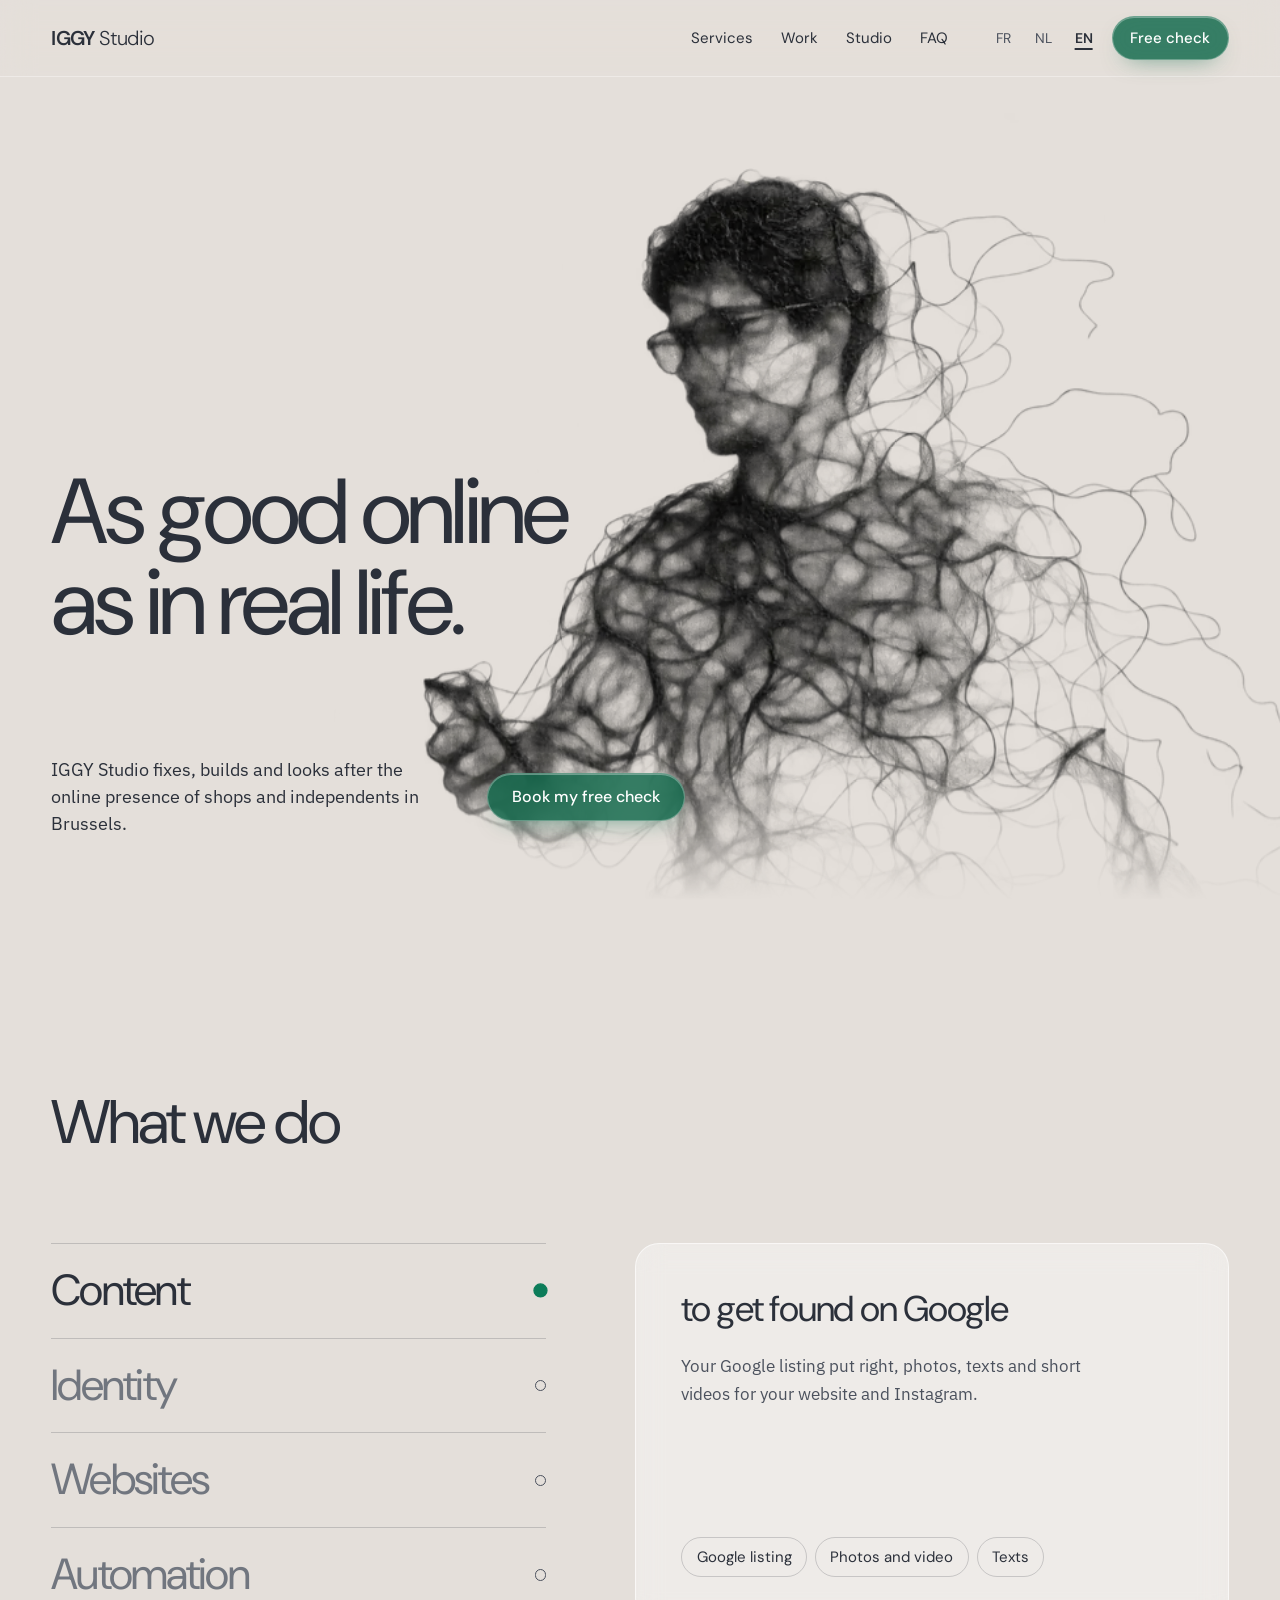
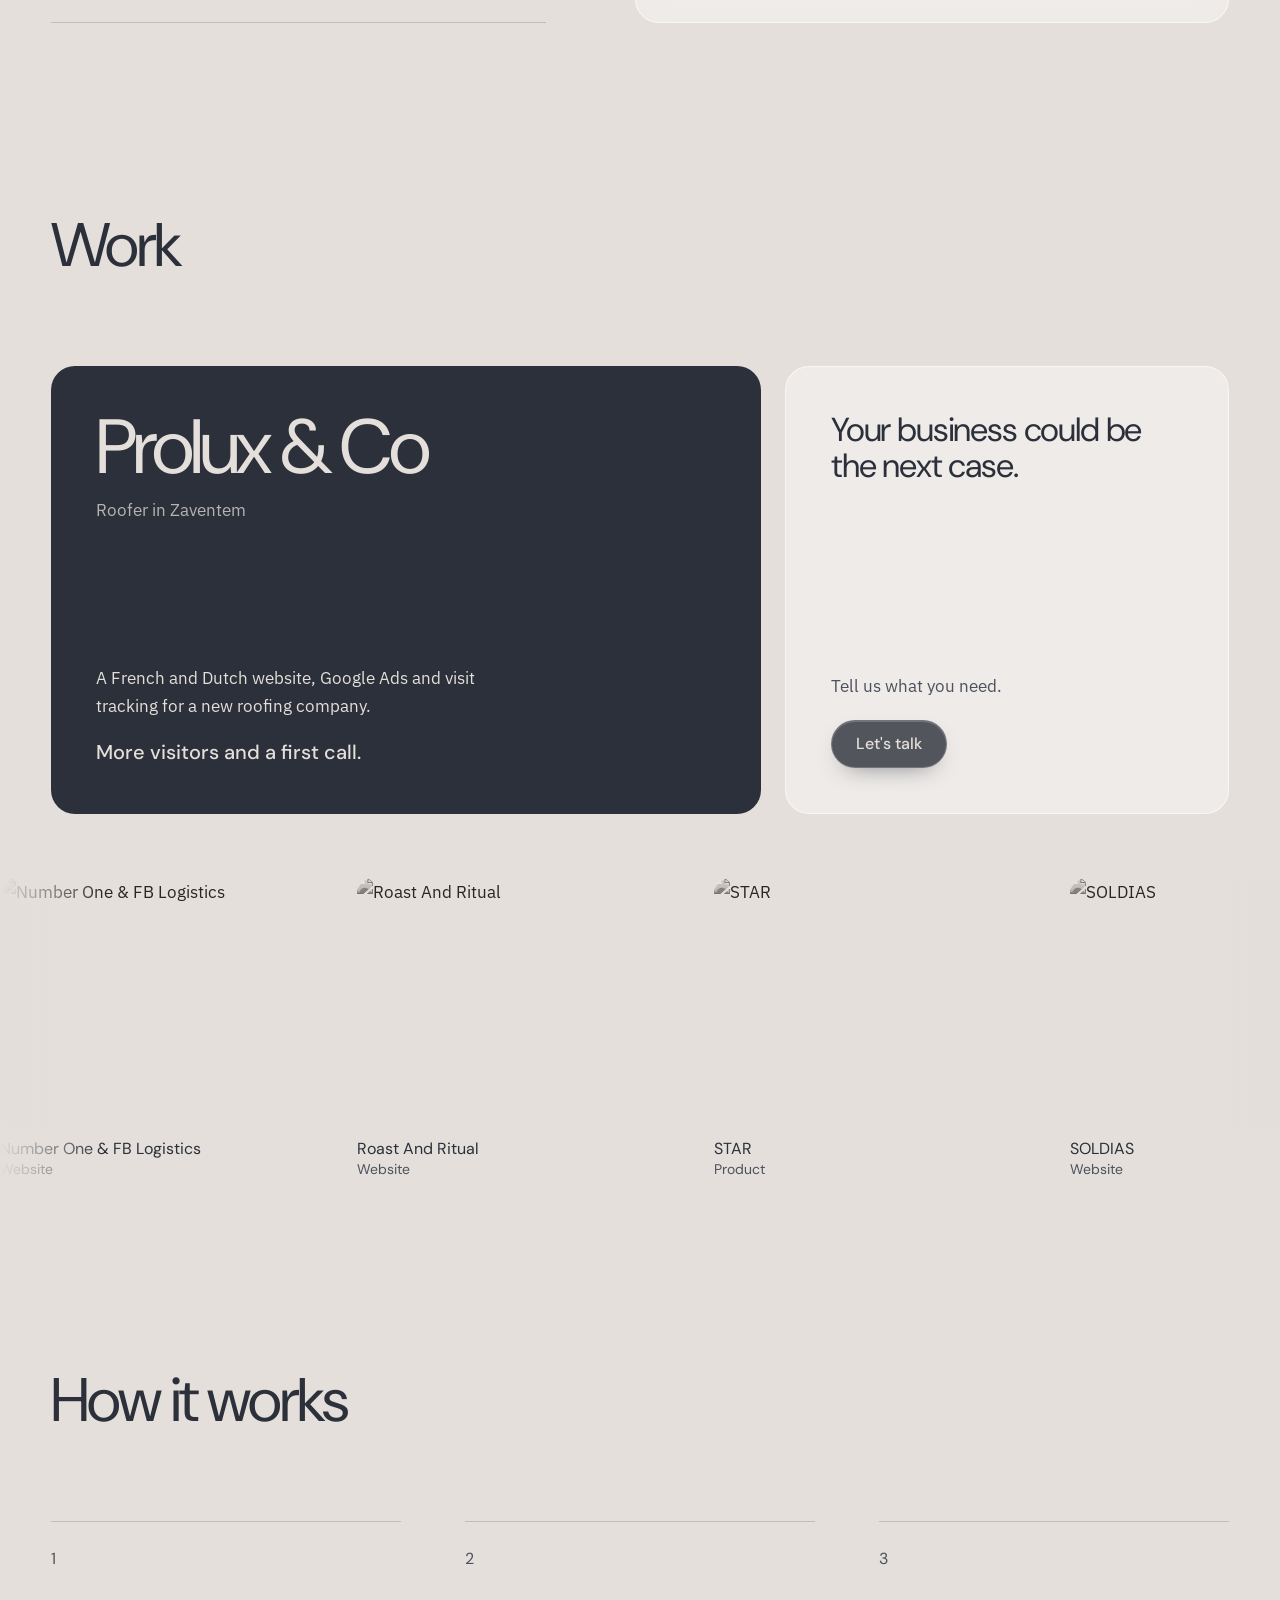
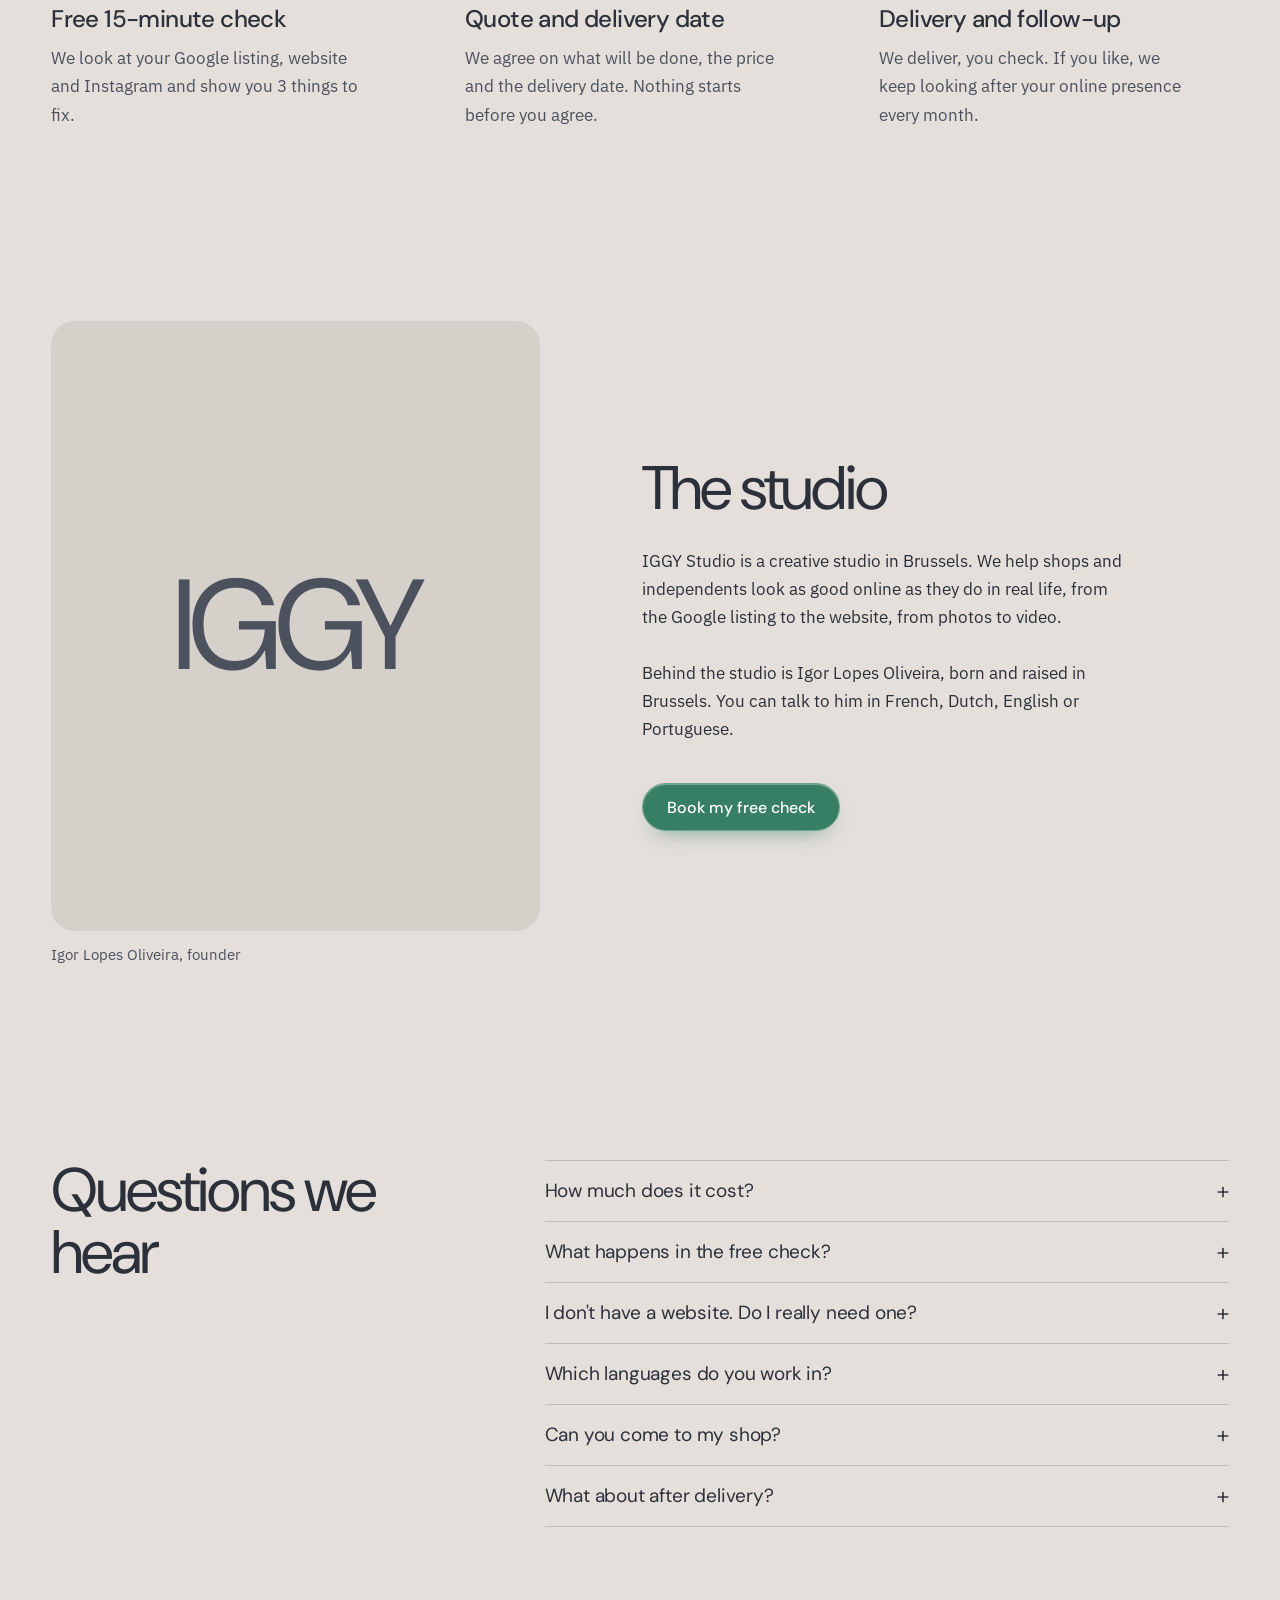
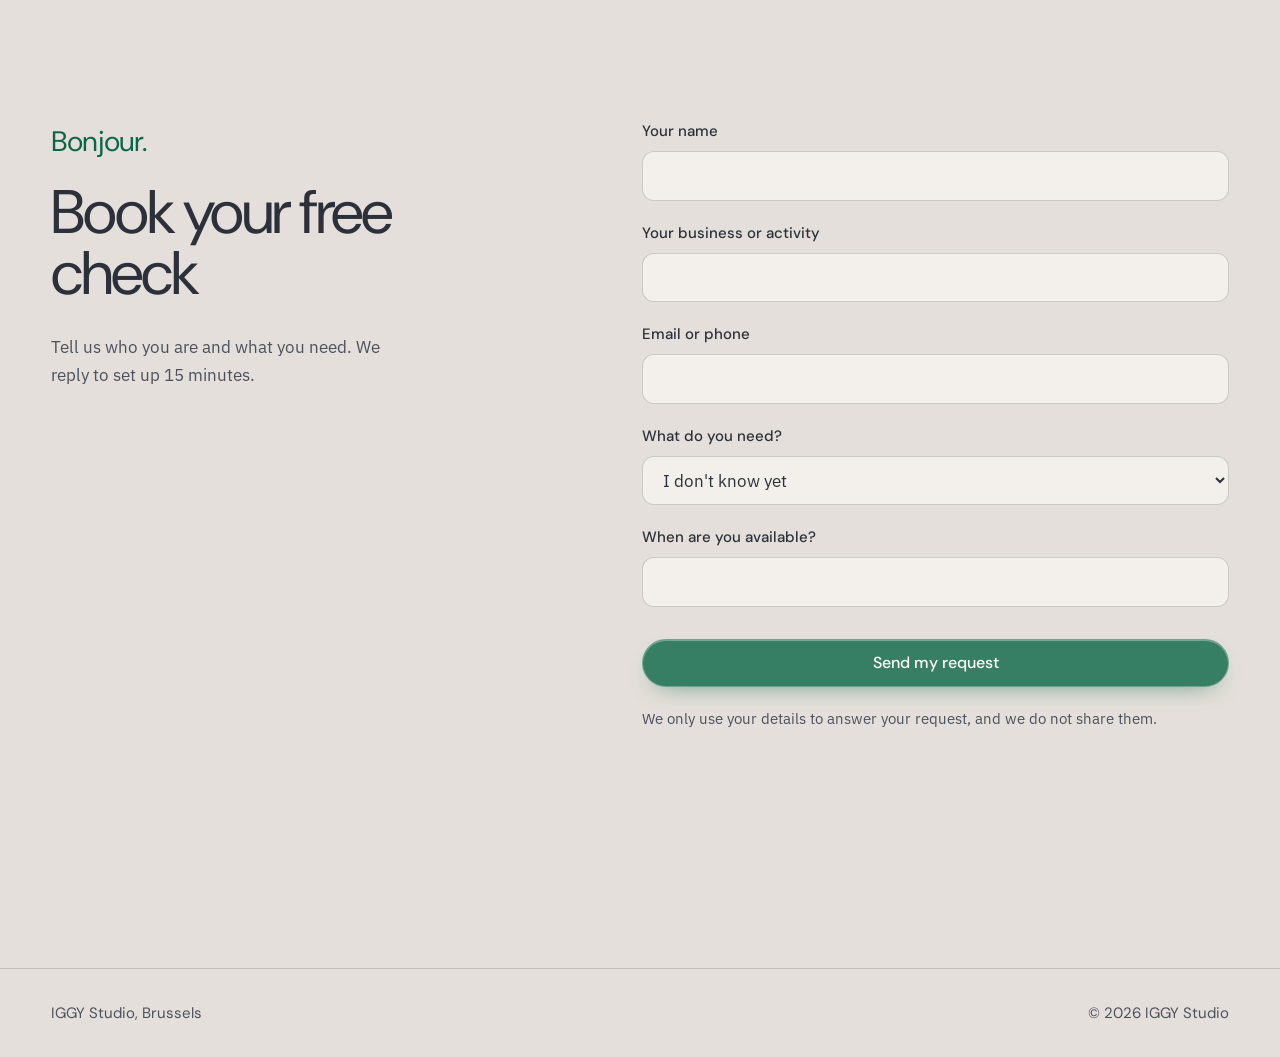
==== index.html @ 4fe8d5a3 "Initial commit: Add main website structure including HTML, CSS, and JavaScript files for IGGY Studio" ====
<!doctype html>
<html lang="fr">
<head>
  <meta charset="utf-8">
  <meta name="viewport" content="width=device-width, initial-scale=1">
  <title>IGGY Studio | Aussi bien en ligne qu'en vrai</title>
  <meta name="description" content="Studio créatif à Bruxelles pour les commerces et les indépendants : fiche Google, identité, site web et automatisation. Réservez un check gratuit de 15 minutes.">
  <meta name="theme-color" content="#E4DFDA">
  <link rel="icon" href="assets/favicon.svg" type="image/svg+xml">
  <link rel="preload" href="assets/fonts/dm-sans-latin-opsz-normal.woff2" as="font" type="font/woff2" crossorigin>
  <link rel="preload" href="assets/fonts/ibm-plex-sans-latin-wght-normal.woff2" as="font" type="font/woff2" crossorigin>
  <link rel="stylesheet" href="css/styles.css">
</head>
<body>
  <a class="skip" href="#main" data-i18n="skip">Aller au contenu</a>

  <header class="nav" id="nav">
    <a class="nav__logo" href="#top" aria-label="IGGY Studio">IGGY<span> Studio</span></a>

    <nav class="nav__links" id="nav-links" aria-label="Navigation">
      <a href="#services" data-i18n="nav.services">Services</a>
      <a href="#work" data-i18n="nav.work">Réalisations</a>
      <a href="#studio" data-i18n="nav.studio">Studio</a>
      <a href="#faq" data-i18n="nav.faq">Questions</a>
      <a class="btn btn--small nav__cta-mobile" href="#contact" data-i18n="nav.cta">Check gratuit</a>
    </nav>

    <div class="nav__tools">
      <div class="lang" role="group" aria-label="Langue" data-i18n-aria="lang.label">
        <button type="button" data-lang="fr" aria-pressed="true">FR</button>
        <button type="button" data-lang="nl" aria-pressed="false">NL</button>
        <button type="button" data-lang="en" aria-pressed="false">EN</button>
      </div>
      <a class="btn btn--small nav__cta" href="#contact" data-i18n="nav.cta">Check gratuit</a>
      <button class="nav__menu" type="button" aria-expanded="false" aria-controls="nav-links" data-i18n="nav.menu">Menu</button>
    </div>
  </header>

  <main id="main">
    <section class="hero" id="top">
      <figure class="hero__art">
        <img
          src="assets/hero.webp"
          srcset="assets/hero-900.webp 900w, assets/hero.webp 1536w"
          sizes="(max-width: 899px) 140vw, 66vw"
          width="1536" height="1024"
          alt="Silhouette d'une personne dessinée avec des fils entrelacés"
          data-i18n-alt="hero.alt"
          fetchpriority="high">
      </figure>

      <h1 class="hero__title" data-i18n-html="hero.title"><span class="line">Aussi bien en ligne</span> <span class="line">qu'en vrai.</span></h1>

      <div class="hero__foot">
        <p class="hero__lead" data-i18n="hero.lead">IGGY Studio répare, construit et soigne la présence en ligne des commerces et des indépendants de Bruxelles.</p>
        <a class="btn" href="#contact" data-i18n="hero.cta">Réserver mon check gratuit</a>
      </div>
    </section>

    <section class="section" id="services" aria-labelledby="services-title">
      <div class="section__inner">
        <h2 class="h2" data-reveal id="services-title" data-i18n="services.title">Ce qu'on fait</h2>
        <div class="svc" id="svc">
          <div class="svc__item is-active">
            <h3 class="svc__head">
              <button class="svc__tab" type="button" id="svc-tab-1" aria-expanded="true" aria-controls="svc-panel-1" data-i18n="s1.what"></button>
            </h3>
            <div class="svc__panel" id="svc-panel-1" role="region" aria-labelledby="svc-tab-1">
              <p class="svc__why" data-i18n="s1.why"></p>
              <p class="svc__text" data-i18n="s1.text"></p>
              <ul class="svc__tags">
                <li data-i18n="s1.tag1"></li>
                <li data-i18n="s1.tag2"></li>
                <li data-i18n="s1.tag3"></li>
              </ul>
            </div>
          </div>
          <div class="svc__item">
            <h3 class="svc__head">
              <button class="svc__tab" type="button" id="svc-tab-2" aria-expanded="false" aria-controls="svc-panel-2" data-i18n="s2.what"></button>
            </h3>
            <div class="svc__panel" id="svc-panel-2" role="region" aria-labelledby="svc-tab-2" hidden>
              <p class="svc__why" data-i18n="s2.why"></p>
              <p class="svc__text" data-i18n="s2.text"></p>
              <ul class="svc__tags">
                <li data-i18n="s2.tag1"></li>
                <li data-i18n="s2.tag2"></li>
                <li data-i18n="s2.tag3"></li>
              </ul>
            </div>
          </div>
          <div class="svc__item">
            <h3 class="svc__head">
              <button class="svc__tab" type="button" id="svc-tab-3" aria-expanded="false" aria-controls="svc-panel-3" data-i18n="s3.what"></button>
            </h3>
            <div class="svc__panel" id="svc-panel-3" role="region" aria-labelledby="svc-tab-3" hidden>
              <p class="svc__why" data-i18n="s3.why"></p>
              <p class="svc__text" data-i18n="s3.text"></p>
              <ul class="svc__tags">
                <li data-i18n="s3.tag1"></li>
                <li data-i18n="s3.tag2"></li>
                <li data-i18n="s3.tag3"></li>
              </ul>
            </div>
          </div>
          <div class="svc__item">
            <h3 class="svc__head">
              <button class="svc__tab" type="button" id="svc-tab-4" aria-expanded="false" aria-controls="svc-panel-4" data-i18n="s4.what"></button>
            </h3>
            <div class="svc__panel" id="svc-panel-4" role="region" aria-labelledby="svc-tab-4" hidden>
              <p class="svc__why" data-i18n="s4.why"></p>
              <p class="svc__text" data-i18n="s4.text"></p>
              <ul class="svc__tags">
                <li data-i18n="s4.tag1"></li>
                <li data-i18n="s4.tag2"></li>
                <li data-i18n="s4.tag3"></li>
              </ul>
            </div>
          </div>
        </div>
      </div>
    </section>

    <section class="section section--work" id="work" aria-labelledby="work-title">
      <div class="section__inner">
        <h2 class="h2" data-reveal id="work-title" data-i18n="work.title">Réalisations</h2>
        <div class="work">
          <article class="case">
            <div>
              <h3 class="case__name">Prolux &amp; Co</h3>
              <p class="case__where" data-i18n="work.case.where">Couvreur à Zaventem</p>
            </div>
            <div>
              <p class="case__text" data-i18n="work.case.text">Site en français et néerlandais, Google Ads et suivi des visites pour une nouvelle société de toiture.</p>
              <p class="case__result" data-i18n="work.case.result">Plus de visiteurs et un premier appel.</p>
            </div>
          </article>
          <aside class="next">
            <h3 class="next__title" data-i18n="work.next.title">Votre commerce pourrait être le prochain cas.</h3>
            <div>
              <p class="next__text" data-i18n="work.next.text">Racontez-nous ce dont vous avez besoin.</p>
              <a class="btn btn--ink" href="#contact" data-i18n="work.next.cta">Parlons-en</a>
            </div>
          </aside>
        </div>
      </div>
      <div class="strip" id="work-strip" hidden>
        <div class="strip__track"></div>
      </div>
    </section>

    <section class="section" id="process" aria-labelledby="process-title">
      <div class="section__inner">
        <h2 class="h2" data-reveal id="process-title" data-i18n="process.title">Comment ça se passe</h2>
        <ol class="steps">
          <li class="step">
            <h3 class="step__title" data-i18n="p1.title">Check gratuit de 15 minutes</h3>
            <p class="step__text" data-i18n="p1.text">On regarde votre fiche Google, votre site et votre Instagram, et on vous montre 3 choses à corriger.</p>
          </li>
          <li class="step">
            <h3 class="step__title" data-i18n="p2.title">Devis et date de livraison</h3>
            <p class="step__text" data-i18n="p2.text">On se met d'accord sur ce qui sera fait, le prix et la date de livraison. Rien ne démarre avant votre accord.</p>
          </li>
          <li class="step">
            <h3 class="step__title" data-i18n="p3.title">Livraison et suivi</h3>
            <p class="step__text" data-i18n="p3.text">On livre, vous vérifiez. Si vous le souhaitez, on continue à s'occuper de votre présence en ligne chaque mois.</p>
          </li>
        </ol>
      </div>
    </section>

    <section class="section" id="studio" aria-labelledby="studio-title">
      <div class="section__inner studio">
        <figure class="studio__photo">
          <div class="studio__media">
            <div class="studio__ph" aria-hidden="true">IGGY</div>
            <!-- Add your photo as assets/igor.jpg (4:5, about 1200 x 1500). If the file is missing, the IGGY block stays. -->
            <img src="assets/igor.jpg" alt="Igor Lopes Oliveira" width="1200" height="1500" loading="lazy" onerror="this.remove()">
          </div>
          <figcaption data-i18n="studio.caption">Igor Lopes Oliveira, fondateur</figcaption>
        </figure>
        <div class="studio__body">
          <h2 class="h2" data-reveal id="studio-title" data-i18n="studio.title">Le studio</h2>
          <p data-i18n="studio.text1">IGGY Studio est un studio créatif à Bruxelles. On aide les commerces et les indépendants à être aussi bien en ligne qu'en vrai, du profil Google au site, des photos à la vidéo.</p>
          <p data-i18n="studio.text2">Derrière le studio, il y a Igor Lopes Oliveira, né et élevé à Bruxelles. Vous pouvez lui parler en français, en néerlandais, en anglais ou en portugais.</p>
          <a class="btn" href="#contact" data-i18n="hero.cta">Réserver mon check gratuit</a>
        </div>
      </div>
    </section>

    <section class="section section--faq" id="faq" aria-labelledby="faq-title">
      <div class="section__inner faq">
        <h2 class="h2" data-reveal id="faq-title" data-i18n="faq.title">Questions fréquentes</h2>
        <div class="faq__list">
          <details>
            <summary data-i18n="q1">Combien ça coûte ?</summary>
            <p data-i18n="a1">Ça dépend de ce dont vous avez besoin. Après le check gratuit, vous recevez un devis écrit, et rien ne démarre avant votre accord.</p>
          </details>
          <details>
            <summary data-i18n="q2">Que se passe-t-il pendant le check gratuit ?</summary>
            <p data-i18n="a2">Un échange de 15 minutes. On regarde votre fiche Google, votre site et votre Instagram, et on vous dit ce qu'il vaut mieux améliorer en premier.</p>
          </details>
          <details>
            <summary data-i18n="q3">Je n'ai pas de site. En ai-je vraiment besoin ?</summary>
            <p data-i18n="a3">Pas toujours. Parfois, une fiche Google corrigée suffit pour commencer. On vous le dit franchement.</p>
          </details>
          <details>
            <summary data-i18n="q4">Dans quelles langues travaillez-vous ?</summary>
            <p data-i18n="a4">En français, en néerlandais, en anglais et en portugais.</p>
          </details>
          <details>
            <summary data-i18n="q5">Pouvez-vous venir dans mon commerce ?</summary>
            <p data-i18n="a5">Oui, à Bruxelles. On se déplace chez vous si c'est plus simple.</p>
          </details>
          <details>
            <summary data-i18n="q6">Et après la livraison ?</summary>
            <p data-i18n="a6">Vous gardez vos fichiers et vos accès. Si vous préférez ne pas vous en occuper, on propose un suivi mensuel.</p>
          </details>
        </div>
      </div>
    </section>

    <section class="section section--contact" id="contact" aria-labelledby="contact-title">
      <div class="section__inner contact">
        <div class="contact__intro">
          <p class="hello" aria-hidden="true"><span class="hello__word">Bonjour.</span></p>
          <h2 class="h2" data-reveal id="contact-title" data-i18n="contact.title">Réservez votre check gratuit</h2>
          <p data-i18n="contact.text">Dites-nous qui vous êtes et ce dont vous avez besoin. On vous répond pour fixer 15 minutes.</p>
        </div>

        <!-- Set data-endpoint to the address that receives the form (for example a Formspree or Supabase function URL). -->
        <form class="form" id="contact-form" data-endpoint="" method="post">
          <div class="field">
            <label for="f-name" data-i18n="f.name">Votre nom</label>
            <input id="f-name" name="name" type="text" autocomplete="name" required>
          </div>
          <div class="field">
            <label for="f-business" data-i18n="f.business">Votre commerce ou activité</label>
            <input id="f-business" name="business" type="text" autocomplete="organization" required>
          </div>
          <div class="field">
            <label for="f-contact" data-i18n="f.contact">Email ou téléphone</label>
            <input id="f-contact" name="contact" type="text" autocomplete="email" inputmode="email" required>
          </div>
          <div class="field">
            <label for="f-need" data-i18n="f.need">De quoi avez-vous besoin ?</label>
            <select id="f-need" name="need">
              <option value="unknown" data-i18n="f.need.unknown">Je ne sais pas encore</option>
              <option value="content" data-i18n="f.need.content">Contenu (Google, photos, vidéo)</option>
              <option value="identity" data-i18n="f.need.identity">Identité</option>
              <option value="website" data-i18n="f.need.website">Site web</option>
              <option value="automation" data-i18n="f.need.automation">Automatisation</option>
            </select>
          </div>
          <div class="field">
            <label for="f-day" data-i18n="f.day">Quand êtes-vous disponible ?</label>
            <input id="f-day" name="availability" type="text">
          </div>
          <div class="field field--trap" aria-hidden="true">
            <label for="f-site">Site</label>
            <input id="f-site" name="company_site" type="text" tabindex="-1" autocomplete="off">
          </div>
          <button class="btn btn--wide" type="submit" data-i18n="f.submit">Envoyer ma demande</button>
          <p class="form__note" data-i18n="f.privacy">On utilise vos informations uniquement pour répondre à votre demande, et on ne les partage pas.</p>
          <p class="form__status" id="form-status" role="status" aria-live="polite"></p>
        </form>
      </div>
    </section>
  </main>

  <footer class="footer">
    <p data-i18n="footer.where">IGGY Studio, Bruxelles</p>
    <p>&copy; 2026 IGGY Studio</p>
  </footer>

  <script src="js/vendor/lenis.min.js"></script>
  <script src="js/i18n.js"></script>
  <script src="js/work.js"></script>
  <script src="js/main.js"></script>
</body>
</html>
---- css/styles.css ----
/* IGGY Studio. Palette: Dust Grey, Jet Black, Turf Green.
   Style: a quiet grey canvas, regular-weight type, lots of space.
   Type: DM Sans for titles and interface, IBM Plex Sans for reading.
   Contrast: Jet Black on Dust Grey about 10:1. White on the green glass button
   (deep green at 80% over Dust Grey) about 4.85:1. Green is never used for small text. */

@font-face {
  font-family: "DM Sans";
  src: url("../assets/fonts/dm-sans-latin-opsz-normal.woff2") format("woff2");
  font-weight: 100 1000;
  font-display: swap;
}

@font-face {
  font-family: "IBM Plex Sans";
  src: url("../assets/fonts/ibm-plex-sans-latin-wght-normal.woff2") format("woff2");
  font-weight: 100 700;
  font-display: swap;
}

:root {
  --grey: #E4DFDA;
  --ink: #2B303A;
  --green: #0C7C59;
  --green-deep: #0A6648;
  --ink-soft: #4B515D;
  --on-ink-soft: #B6B3B2;
  --line: rgba(43, 48, 58, 0.2);
  --white: #FFFFFF;
  --field: #F3F0EC;
  --focus: #0C7C59;

  --glass-green: rgba(10, 102, 72, 0.8);
  --glass-green-hover: rgba(9, 94, 66, 0.9);
  --glass-ink: rgba(43, 48, 58, 0.8);
  --glass-light: rgba(255, 255, 255, 0.38);
  --glass-edge: rgba(255, 255, 255, 0.6);

  --display: "DM Sans", "Helvetica Neue", Arial, sans-serif;
  --text: "IBM Plex Sans", "Helvetica Neue", Arial, sans-serif;

  --pad: clamp(1.25rem, 4vw, 4rem);
  --max: 76rem;
  /* Left and right edge of the content column, shared by every block. */
  --edge: max(var(--pad), calc((100vw - var(--max)) / 2));
  --space: clamp(7rem, 15vw, 13rem);
  --ease: cubic-bezier(0.2, 0.7, 0.2, 1);
}

*,
*::before,
*::after { box-sizing: border-box; }

html {
  scroll-behavior: smooth;
  -webkit-text-size-adjust: 100%;
}

/* Smooth scroll (Lenis, js/vendor/lenis.min.js) */
html.lenis,
html.lenis body { height: auto; }
.lenis.lenis-smooth { scroll-behavior: auto !important; }
.lenis:not(.lenis-autoToggle).lenis-stopped { overflow: clip; }
.lenis.lenis-smooth iframe { pointer-events: none; }

body {
  margin: 0;
  background: var(--grey);
  color: var(--ink);
  font-family: var(--text);
  font-size: 1.0625rem;
  line-height: 1.65;
  -webkit-font-smoothing: antialiased;
  overflow-x: hidden;
}

img { max-width: 100%; }

:focus-visible {
  outline: 3px solid var(--focus);
  outline-offset: 3px;
}

.skip {
  position: absolute;
  left: 1rem;
  top: -4rem;
  z-index: 100;
  padding: 0.75rem 1rem;
  background: var(--ink);
  color: var(--grey);
  font-family: var(--display);
  border-radius: 0.5rem;
}
.skip:focus { top: 1rem; }

/* ---------- Buttons: tinted glass ---------- */

.btn {
  display: inline-flex;
  align-items: center;
  justify-content: center;
  min-height: 3rem;
  padding: 0.8rem 1.5rem;
  border: 1px solid rgba(255, 255, 255, 0.28);
  border-radius: 999px;
  background: var(--glass-green);
  -webkit-backdrop-filter: blur(14px) saturate(160%);
  backdrop-filter: blur(14px) saturate(160%);
  box-shadow:
    inset 0 1px 0 rgba(255, 255, 255, 0.32),
    0 10px 24px -14px rgba(10, 102, 72, 0.7);
  color: var(--white);
  font-family: var(--display);
  font-size: 1rem;
  font-weight: 500;
  line-height: 1.2;
  text-decoration: none;
  cursor: pointer;
  transition: background-color 200ms ease, box-shadow 200ms ease;
}
.btn:hover {
  background: var(--glass-green-hover);
  box-shadow:
    inset 0 1px 0 rgba(255, 255, 255, 0.4),
    0 14px 28px -14px rgba(10, 102, 72, 0.8);
}

.btn--small {
  min-height: 2.75rem;
  padding: 0.5rem 1.1rem;
  font-size: 0.9375rem;
}

.btn--ink {
  background: var(--glass-ink);
  border-color: rgba(255, 255, 255, 0.18);
  box-shadow: inset 0 1px 0 rgba(255, 255, 255, 0.18), 0 10px 24px -14px rgba(43, 48, 58, 0.7);
  color: var(--grey);
}
.btn--ink:hover { background: rgba(28, 32, 40, 0.88); }

.btn--wide { width: 100%; }

/* ---------- Navigation ---------- */

.nav {
  position: fixed;
  top: 0;
  left: 0;
  right: 0;
  z-index: 50;
  display: flex;
  align-items: center;
  justify-content: space-between;
  gap: 1.5rem;
  padding: 1rem var(--edge);
  background: rgba(228, 223, 218, 0.62);
  -webkit-backdrop-filter: blur(16px) saturate(140%);
  backdrop-filter: blur(16px) saturate(140%);
  border-bottom: 1px solid rgba(255, 255, 255, 0.35);
}

.nav__logo {
  font-family: var(--display);
  font-size: 1.25rem;
  font-weight: 600;
  letter-spacing: -0.03em;
  color: var(--ink);
  text-decoration: none;
  white-space: nowrap;
}
.nav__logo span { font-weight: 300; }

.nav__links {
  display: flex;
  align-items: center;
  gap: 0.25rem;
  margin-left: auto;
}

.nav__links a:not(.btn) {
  display: inline-flex;
  align-items: center;
  min-height: 2.75rem;
  padding: 0.4rem 0.75rem;
  color: var(--ink);
  font-family: var(--display);
  font-size: 0.9375rem;
  text-decoration: none;
  text-underline-offset: 0.35em;
}
.nav__links a:not(.btn):hover { text-decoration: underline; }

.nav__tools {
  display: flex;
  align-items: center;
  gap: 0.5rem;
}

.lang { display: flex; }

.lang button {
  min-width: 2.5rem;
  min-height: 2.75rem;
  padding: 0 0.35rem;
  border: 0;
  background: transparent;
  color: var(--ink-soft);
  font-family: var(--display);
  font-size: 0.875rem;
  cursor: pointer;
}
.lang button:hover { color: var(--ink); }
.lang button[aria-pressed="true"] {
  color: var(--ink);
  font-weight: 600;
  text-decoration: underline;
  text-decoration-thickness: 1.5px;
  text-underline-offset: 0.35em;
}

.nav__menu {
  display: none;
  min-height: 2.75rem;
  padding: 0 1rem;
  border: 1px solid var(--glass-edge);
  border-radius: 999px;
  background: var(--glass-light);
  -webkit-backdrop-filter: blur(12px);
  backdrop-filter: blur(12px);
  color: var(--ink);
  font-family: var(--display);
  font-size: 0.9375rem;
  font-weight: 500;
  cursor: pointer;
}

.nav__cta-mobile { display: none; }

@media (max-width: 899px) {
  .nav__menu { display: inline-flex; align-items: center; }

  .nav__links {
    position: absolute;
    top: 100%;
    left: 0;
    right: 0;
    display: none;
    flex-direction: column;
    align-items: stretch;
    gap: 0;
    margin: 0;
    padding: 0.5rem var(--edge) 1.5rem;
    background: rgba(228, 223, 218, 0.94);
    -webkit-backdrop-filter: blur(16px);
    backdrop-filter: blur(16px);
    border-bottom: 1px solid var(--line);
  }
  .nav.is-open .nav__links { display: flex; }
  .nav__links a:not(.btn) {
    padding: 0.75rem 0;
    font-size: 1.25rem;
  }
}

@media (max-width: 599px) {
  .nav { gap: 0.5rem; }
  .nav__cta { display: none; }
  .nav__cta-mobile { display: inline-flex; margin-top: 0.75rem; }
}

/* ---------- Hero: headline on the grey, the thread portrait to its right ---------- */

.hero {
  position: relative;
  display: flex;
  flex-direction: column;
  justify-content: flex-end;
  min-height: 100vh;
  min-height: 100svh;
  padding: 6rem var(--edge) clamp(2.5rem, 7vh, 4.5rem);
  overflow: hidden;
}

/* Anchored to the right edge, so on any screen the figure stays clear of the headline. */
.hero__art {
  position: absolute;
  right: var(--art-right, calc(-10vw + (var(--edge) - var(--pad)) * 0.5));
  bottom: 0;
  width: var(--art-w, min(150vw, 1180px));
  margin: 0;
  pointer-events: none;
}
.hero__art img {
  display: block;
  width: 100%;
  height: auto;
  -webkit-mask-image: linear-gradient(to bottom, #000 82%, transparent 100%);
  mask-image: linear-gradient(to bottom, #000 82%, transparent 100%);
  animation: art-in 1.8s var(--ease) both;
}

.hero__title {
  position: relative;
  z-index: 2;
  margin: 0 0 clamp(3rem, 12vh, 7.5rem);
  font-family: var(--display);
  font-size: var(--title-size, clamp(3rem, 7.2vw, 7.75rem));
  font-weight: 400;
  line-height: 0.98;
  letter-spacing: -0.04em;
}
.hero__title .line {
  display: block;
  animation: line-in 1.1s var(--ease) both;
}
.hero__title .line:nth-child(2) { animation-delay: 0.15s; }

.hero__foot {
  position: relative;
  z-index: 2;
  display: flex;
  flex-wrap: wrap;
  align-items: center;
  gap: 1.25rem 2.5rem;
}

.hero__lead {
  max-width: 36ch;
  margin: 0;
  font-size: 1.125rem;
  line-height: 1.5;
}

@keyframes art-in {
  from { opacity: 0; filter: blur(12px); }
  to { opacity: 1; filter: blur(0); }
}

@keyframes line-in {
  from { opacity: 0; transform: translateY(0.3em); }
  to { opacity: 1; transform: translateY(0); }
}

@media (max-width: 899px) {
  .hero__art {
    top: 4.5rem;
    right: auto;
    left: 50%;
    bottom: auto;
    width: 145vw;
    transform: translateX(-46%);
  }
  .hero__art img {
    -webkit-mask-image: linear-gradient(to bottom, #000 65%, transparent 100%);
    mask-image: linear-gradient(to bottom, #000 65%, transparent 100%);
  }
  .hero__title {
    margin-bottom: 2rem;
    font-size: clamp(2.75rem, 12.5vw, 4.5rem);
    text-wrap: balance;
  }
  /* On phones the lines flow as one sentence, so no word is left alone. */
  .hero__title .line { display: inline; }
}

/* ---------- Sections ---------- */

.section {
  padding: var(--space) var(--edge) 0;
  /* Where a link to a section lands: its title just under the navigation. */
  scroll-margin-top: calc(5.5rem - var(--space));
}

.section__inner {
  max-width: var(--max);
  margin-inline: auto;
}

.h2 {
  margin: 0;
  font-family: var(--display);
  font-size: clamp(2.25rem, 4.8vw, 4.25rem);
  font-weight: 400;
  line-height: 1;
  letter-spacing: -0.035em;
}

/* Titles appear word by word when they scroll into view. */
[data-reveal] .w {
  display: inline-block;
  opacity: 0;
  transform: translateY(0.35em);
  transition: opacity 0.8s var(--ease), transform 0.8s var(--ease);
  transition-delay: calc(var(--i) * 70ms);
}
[data-reveal].is-in .w {
  opacity: 1;
  transform: none;
}

/* ---------- What we do: one service in focus ---------- */

.svc {
  display: grid;
  grid-template-columns: minmax(0, 5fr) minmax(0, 6fr);
  column-gap: clamp(3rem, 7vw, 7rem);
  margin-top: clamp(3.5rem, 7vw, 6rem);
}

.svc__item { display: contents; }

.svc__head {
  grid-column: 1;
  margin: 0;
  border-top: 1px solid var(--line);
}
.svc__item:nth-child(1) .svc__head { grid-row: 1; }
.svc__item:nth-child(2) .svc__head { grid-row: 2; }
.svc__item:nth-child(3) .svc__head { grid-row: 3; }
.svc__item:nth-child(4) .svc__head { grid-row: 4; border-bottom: 1px solid var(--line); }

.svc__tab {
  display: flex;
  align-items: center;
  justify-content: space-between;
  gap: 1rem;
  width: 100%;
  padding: 1.5rem 0;
  border: 0;
  background: none;
  color: #71767F; /* about 3.4:1 on Dust Grey, enough for text this large */
  font-family: var(--display);
  font-size: clamp(1.9rem, 3.4vw, 3rem);
  font-weight: 400;
  line-height: 1.05;
  letter-spacing: -0.04em;
  text-align: left;
  cursor: pointer;
  transition: color 200ms ease;
}
.svc__tab:hover { color: var(--ink); }

.svc__tab::after {
  content: "";
  flex: none;
  width: 0.7rem;
  height: 0.7rem;
  border: 1px solid var(--ink-soft);
  border-radius: 50%;
  transition: background-color 250ms ease, border-color 250ms ease, transform 250ms var(--ease);
}

.svc__item.is-active .svc__tab { color: var(--ink); }
.svc__item.is-active .svc__tab::after {
  background: var(--green);
  border-color: var(--green);
  transform: scale(1.3);
}

.svc__panel {
  grid-column: 2;
  grid-row: 1 / span 4;
  display: flex;
  flex-direction: column;
  padding: clamp(2rem, 3.5vw, 3rem);
  background: var(--glass-light);
  border: 1px solid var(--glass-edge);
  border-radius: 1.5rem;
  -webkit-backdrop-filter: blur(14px);
  backdrop-filter: blur(14px);
  animation: panel-in 0.45s var(--ease) both;
}
.svc__panel[hidden] { display: none; }

.svc__why {
  max-width: 18ch;
  margin: 0;
  font-family: var(--display);
  font-size: clamp(1.75rem, 2.8vw, 2.5rem);
  font-weight: 400;
  line-height: 1.1;
  letter-spacing: -0.035em;
}

.svc__text {
  max-width: 40ch;
  margin: 1.5rem 0 0;
  color: var(--ink-soft);
}

.svc__tags {
  display: flex;
  flex-wrap: wrap;
  gap: 0.5rem;
  margin: auto 0 0;
  padding: 2.5rem 0 0;
  list-style: none;
}
.svc__tags li {
  padding: 0.4rem 0.9rem;
  border: 1px solid var(--line);
  border-radius: 999px;
  font-family: var(--display);
  font-size: 0.9375rem;
}

@keyframes panel-in {
  from { opacity: 0; transform: translateY(8px); }
  to { opacity: 1; transform: none; }
}

@media (max-width: 899px) {
  .svc { display: block; }
  .svc__item { display: block; }
  .svc__head { border-bottom: 0; }
  .svc__item:last-child { border-bottom: 1px solid var(--line); }
  .svc__item:nth-child(4) .svc__head { border-bottom: 0; }
  .svc__tab { padding: 1.25rem 0; }
  .svc__panel {
    padding: 0 0 2rem;
    background: none;
    border: 0;
    border-radius: 0;
    -webkit-backdrop-filter: none;
    backdrop-filter: none;
  }
  .svc__tags { padding-top: 1.5rem; }
}

/* ---------- Work ---------- */

.work {
  display: grid;
  grid-template-columns: minmax(0, 1.6fr) minmax(0, 1fr);
  gap: 1.5rem;
  margin-top: clamp(3.5rem, 7vw, 6rem);
}

.case,
.next {
  display: flex;
  flex-direction: column;
  justify-content: space-between;
  gap: 3rem;
  min-height: 28rem;
  padding: clamp(1.75rem, 3.5vw, 3rem);
  border-radius: 1.5rem;
}

.case {
  background: var(--ink);
  color: var(--grey);
  --focus: var(--grey);
}

.case__name {
  margin: 0;
  font-family: var(--display);
  font-size: clamp(2.75rem, 6vw, 5.5rem);
  font-weight: 400;
  line-height: 0.95;
  letter-spacing: -0.05em;
}
.case__where { margin: 0.75rem 0 0; color: var(--on-ink-soft); }
.case__text { max-width: 42ch; margin: 0 0 1rem; }
.case__result {
  margin: 0;
  font-family: var(--display);
  font-size: 1.25rem;
  font-weight: 500;
}

.next {
  background: var(--glass-light);
  border: 1px solid var(--glass-edge);
}
.next__title {
  margin: 0;
  font-family: var(--display);
  font-size: clamp(1.6rem, 2.6vw, 2.25rem);
  font-weight: 400;
  line-height: 1.1;
  letter-spacing: -0.035em;
}
.next__text { margin: 0 0 1.25rem; color: var(--ink-soft); }

@media (max-width: 799px) {
  .work { grid-template-columns: 1fr; }
  .case, .next { min-height: 0; }
}

/* Moving strip of work pictures (shown once js/work.js lists pictures) */

.strip {
  margin: clamp(2.5rem, 5vw, 4rem) calc(-1 * var(--edge)) 0;
  overflow: hidden;
  -webkit-mask-image: linear-gradient(to right, transparent, #000 8%, #000 92%, transparent);
  mask-image: linear-gradient(to right, transparent, #000 8%, #000 92%, transparent);
}
.strip[hidden] { display: none; }
.strip__track {
  display: flex;
  width: max-content;
  animation: strip 50s linear infinite;
}
.strip:hover .strip__track { animation-play-state: paused; }
.strip__set {
  display: flex;
  gap: 1.5rem;
  padding-right: 1.5rem;
}
.shot { margin: 0; flex: none; }

/* Every picture gets the same frame and the same black and white treatment,
   tinted to the Dust Grey of the page, so the set reads as one series.
   Colour comes back on hover. */
.shot__frame {
  width: clamp(16rem, 26vw, 24rem);
  aspect-ratio: 4 / 3;
  overflow: hidden;
  background: var(--grey);
  border-radius: 1rem;
}
.shot__frame img {
  display: block;
  width: 100%;
  height: 100%;
  object-fit: cover;
  filter: grayscale(1) contrast(1.05);
  mix-blend-mode: multiply;
  transition: filter 400ms ease;
}
.shot:hover .shot__frame img { filter: none; }

.shot figcaption {
  display: flex;
  flex-direction: column;
  margin-top: 0.75rem;
  font-family: var(--display);
  line-height: 1.3;
}
.shot__name { font-size: 1rem; }
.shot__type { font-size: 0.875rem; color: var(--ink-soft); }

@keyframes strip {
  to { transform: translateX(-50%); }
}

/* ---------- Process: three steps, a real sequence ---------- */

.steps {
  display: grid;
  grid-template-columns: repeat(3, minmax(0, 1fr));
  gap: clamp(2.5rem, 5vw, 5rem);
  margin: clamp(3.5rem, 7vw, 6rem) 0 0;
  padding: 0;
  list-style: none;
  counter-reset: step;
}

.step {
  counter-increment: step;
  padding-top: 1.5rem;
  border-top: 1px solid var(--line);
}
.step::before {
  content: counter(step);
  display: block;
  margin-bottom: 2rem;
  font-family: var(--display);
  font-size: 1rem;
  color: var(--ink-soft);
}
.step__title {
  margin: 0 0 0.75rem;
  font-family: var(--display);
  font-size: 1.5rem;
  font-weight: 500;
  line-height: 1.15;
  letter-spacing: -0.025em;
}
.step__text { max-width: 32ch; margin: 0; color: var(--ink-soft); }

@media (max-width: 799px) {
  .steps { grid-template-columns: 1fr; }
}

/* ---------- Studio ---------- */

.studio {
  display: grid;
  grid-template-columns: minmax(0, 5fr) minmax(0, 6fr);
  gap: clamp(2.5rem, 8vw, 8rem);
  align-items: center;
}

.studio__photo { margin: 0; }

.studio__media {
  position: relative;
  aspect-ratio: 4 / 5;
  overflow: hidden;
  background: #D6D0CA;
  border-radius: 1.5rem;
}
.studio__ph {
  position: absolute;
  inset: 0;
  display: grid;
  place-items: center;
  font-family: var(--display);
  font-size: clamp(4rem, 10vw, 8rem);
  font-weight: 400;
  letter-spacing: -0.06em;
  color: var(--ink-soft);
}
.studio__media img {
  position: absolute;
  inset: 0;
  width: 100%;
  height: 100%;
  object-fit: cover;
}

.studio__photo figcaption {
  margin-top: 0.75rem;
  color: var(--ink-soft);
  font-size: 0.9375rem;
}

.studio__body p { max-width: 48ch; margin: 1.75rem 0 0; }
.studio__body .btn { margin-top: 2.5rem; }

@media (max-width: 799px) {
  .studio { grid-template-columns: 1fr; }
  .studio__media { max-width: 26rem; }
}

/* ---------- FAQ ---------- */

.faq {
  display: grid;
  grid-template-columns: minmax(0, 4fr) minmax(0, 7fr);
  gap: clamp(2.5rem, 8vw, 8rem);
  align-items: start;
}

.faq__list details { border-bottom: 1px solid var(--line); }
.faq__list details:first-child { border-top: 1px solid var(--line); }

.faq__list summary {
  display: flex;
  align-items: center;
  justify-content: space-between;
  gap: 1rem;
  min-height: 3.75rem;
  padding: 1.1rem 0;
  font-family: var(--display);
  font-size: 1.1875rem;
  line-height: 1.3;
  letter-spacing: -0.01em;
  cursor: pointer;
  list-style: none;
}
.faq__list summary::-webkit-details-marker { display: none; }
.faq__list summary::after {
  content: "+";
  flex: none;
  font-size: 1.5rem;
  font-weight: 300;
  line-height: 1;
}
.faq__list details[open] summary::after { content: "\2212"; }

.faq__list details p {
  max-width: 54ch;
  margin: 0 0 1.5rem;
  color: var(--ink-soft);
}

@media (max-width: 799px) {
  .faq { grid-template-columns: 1fr; }
}

/* ---------- Contact ---------- */

.section--contact { padding-bottom: var(--space); }

.contact {
  display: grid;
  grid-template-columns: minmax(0, 5fr) minmax(0, 6fr);
  gap: clamp(2.5rem, 8vw, 8rem);
  align-items: start;
}
.contact__intro p { max-width: 34ch; margin: 1.75rem 0 0; color: var(--ink-soft); }

/* "Bonjour. Hallo. Hello. Olá." cycling above the title */
.contact__intro .hello {
  margin: 0 0 1rem;
  color: var(--green-deep);
  font-family: var(--display);
  font-size: clamp(1.5rem, 2.2vw, 1.875rem);
  letter-spacing: -0.03em;
}
.hello__word {
  display: inline-block;
  transition: opacity 0.45s ease, transform 0.45s var(--ease);
}
.hello__word.is-out {
  opacity: 0;
  transform: translateY(-0.3em);
}

.form { display: grid; gap: 1.25rem; }

.field { display: grid; gap: 0.45rem; }
.field label {
  font-family: var(--display);
  font-size: 0.9375rem;
  font-weight: 500;
}

.field input,
.field select {
  width: 100%;
  min-height: 3.1rem;
  padding: 0.7rem 1rem;
  border: 1px solid var(--line);
  border-radius: 0.75rem;
  background: var(--field);
  color: var(--ink);
  font-family: var(--text);
  font-size: 1.0625rem;
  transition: border-color 200ms ease;
}
.field input:hover,
.field select:hover { border-color: var(--ink-soft); }

.field--trap {
  position: absolute;
  left: -9999px;
  width: 1px;
  height: 1px;
  overflow: hidden;
}

.form .btn { margin-top: 0.75rem; }

.form__note {
  margin: 0;
  color: var(--ink-soft);
  font-size: 0.9375rem;
}

.form__status {
  min-height: 1.5rem;
  margin: 0;
  font-family: var(--display);
  font-weight: 500;
}

@media (max-width: 799px) {
  .contact { grid-template-columns: 1fr; }
}

/* ---------- Footer ---------- */

.footer {
  display: flex;
  flex-wrap: wrap;
  justify-content: space-between;
  gap: 0.5rem 2rem;
  padding: 2rem var(--edge);
  border-top: 1px solid var(--line);
  color: var(--ink-soft);
  font-family: var(--display);
  font-size: 0.9375rem;
}
.footer p { margin: 0; }

/* ---------- Reduced motion ---------- */

@media (prefers-reduced-motion: reduce) {
  html { scroll-behavior: auto; }
  .hero__art img,
  .hero__title .line,
  .svc__panel,
  .strip__track { animation: none; }
  [data-reveal] .w {
    opacity: 1;
    transform: none;
    transition: none;
  }
  .strip { overflow-x: auto; }
  .shot__frame img { transition: none; }
  .btn,
  .svc__tab,
  .svc__tab::after,
  .hello__word,
  .field input,
  .field select { transition: none; }
}
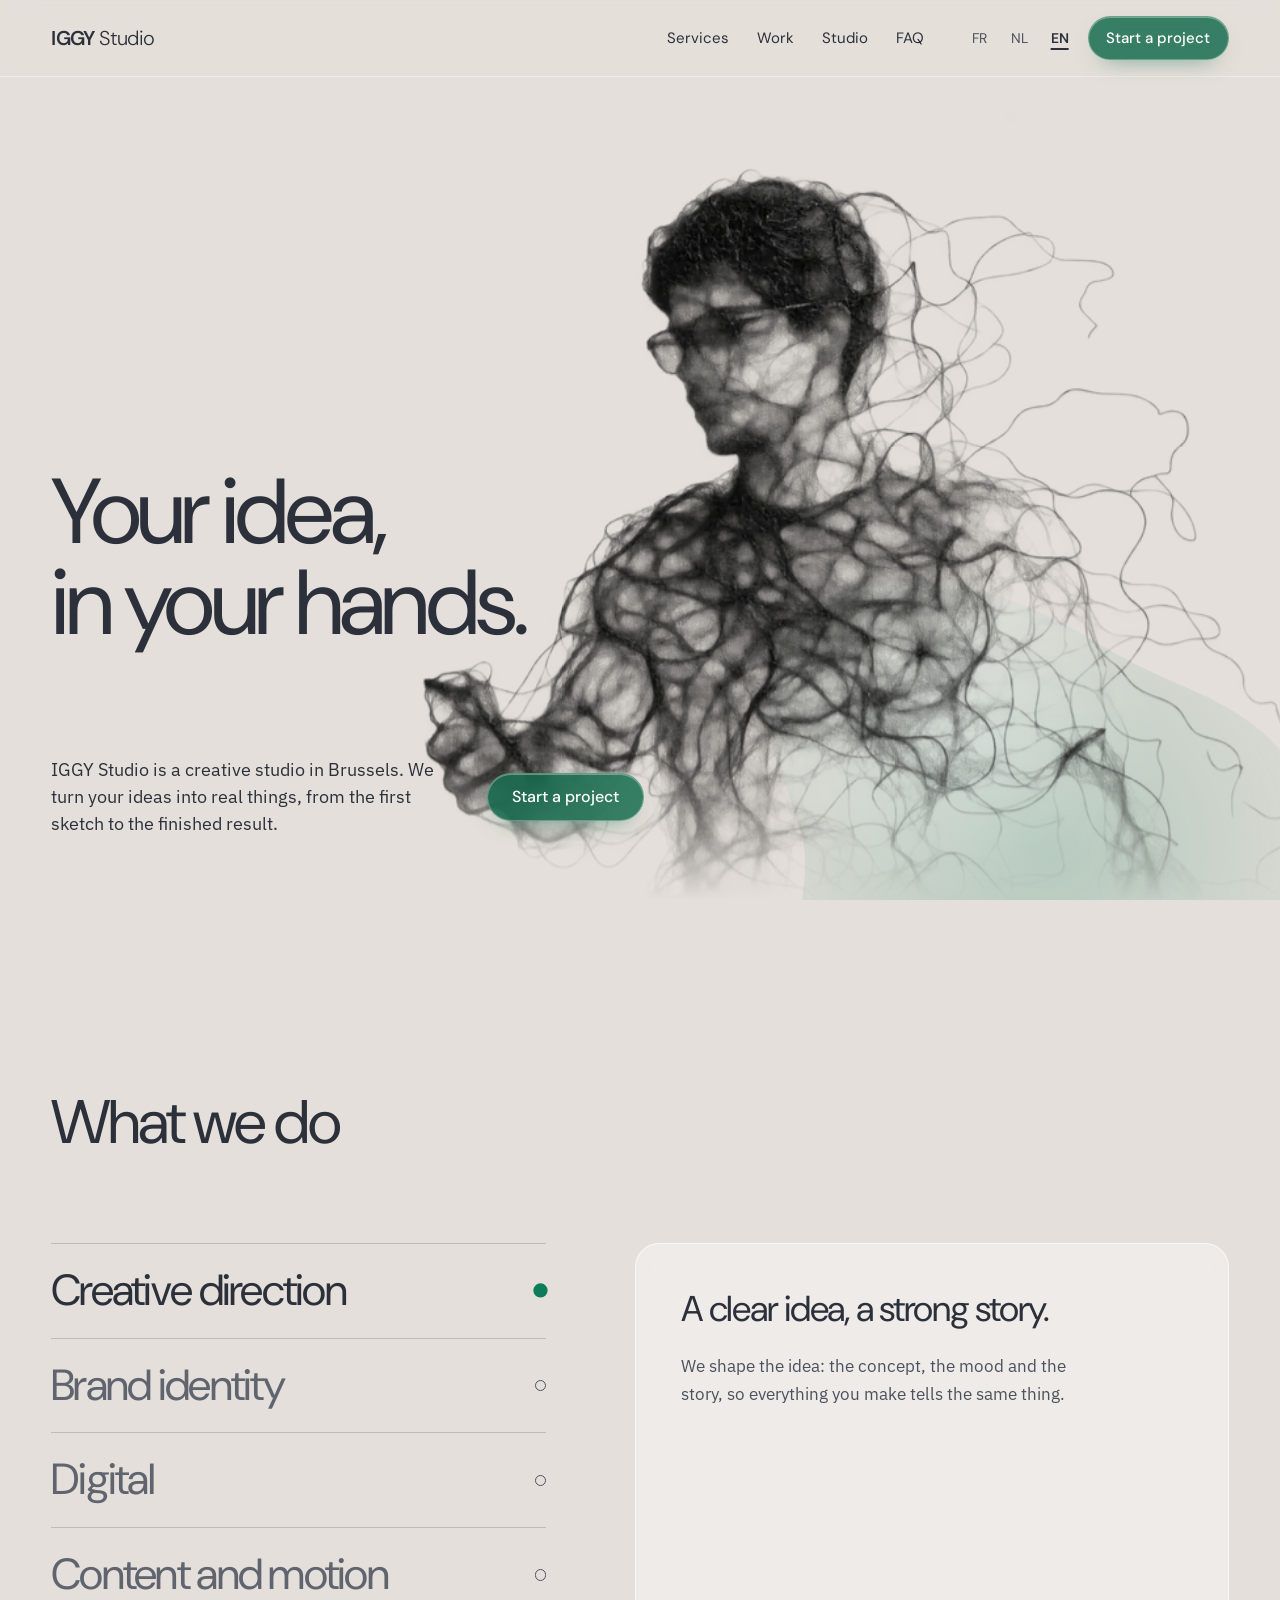
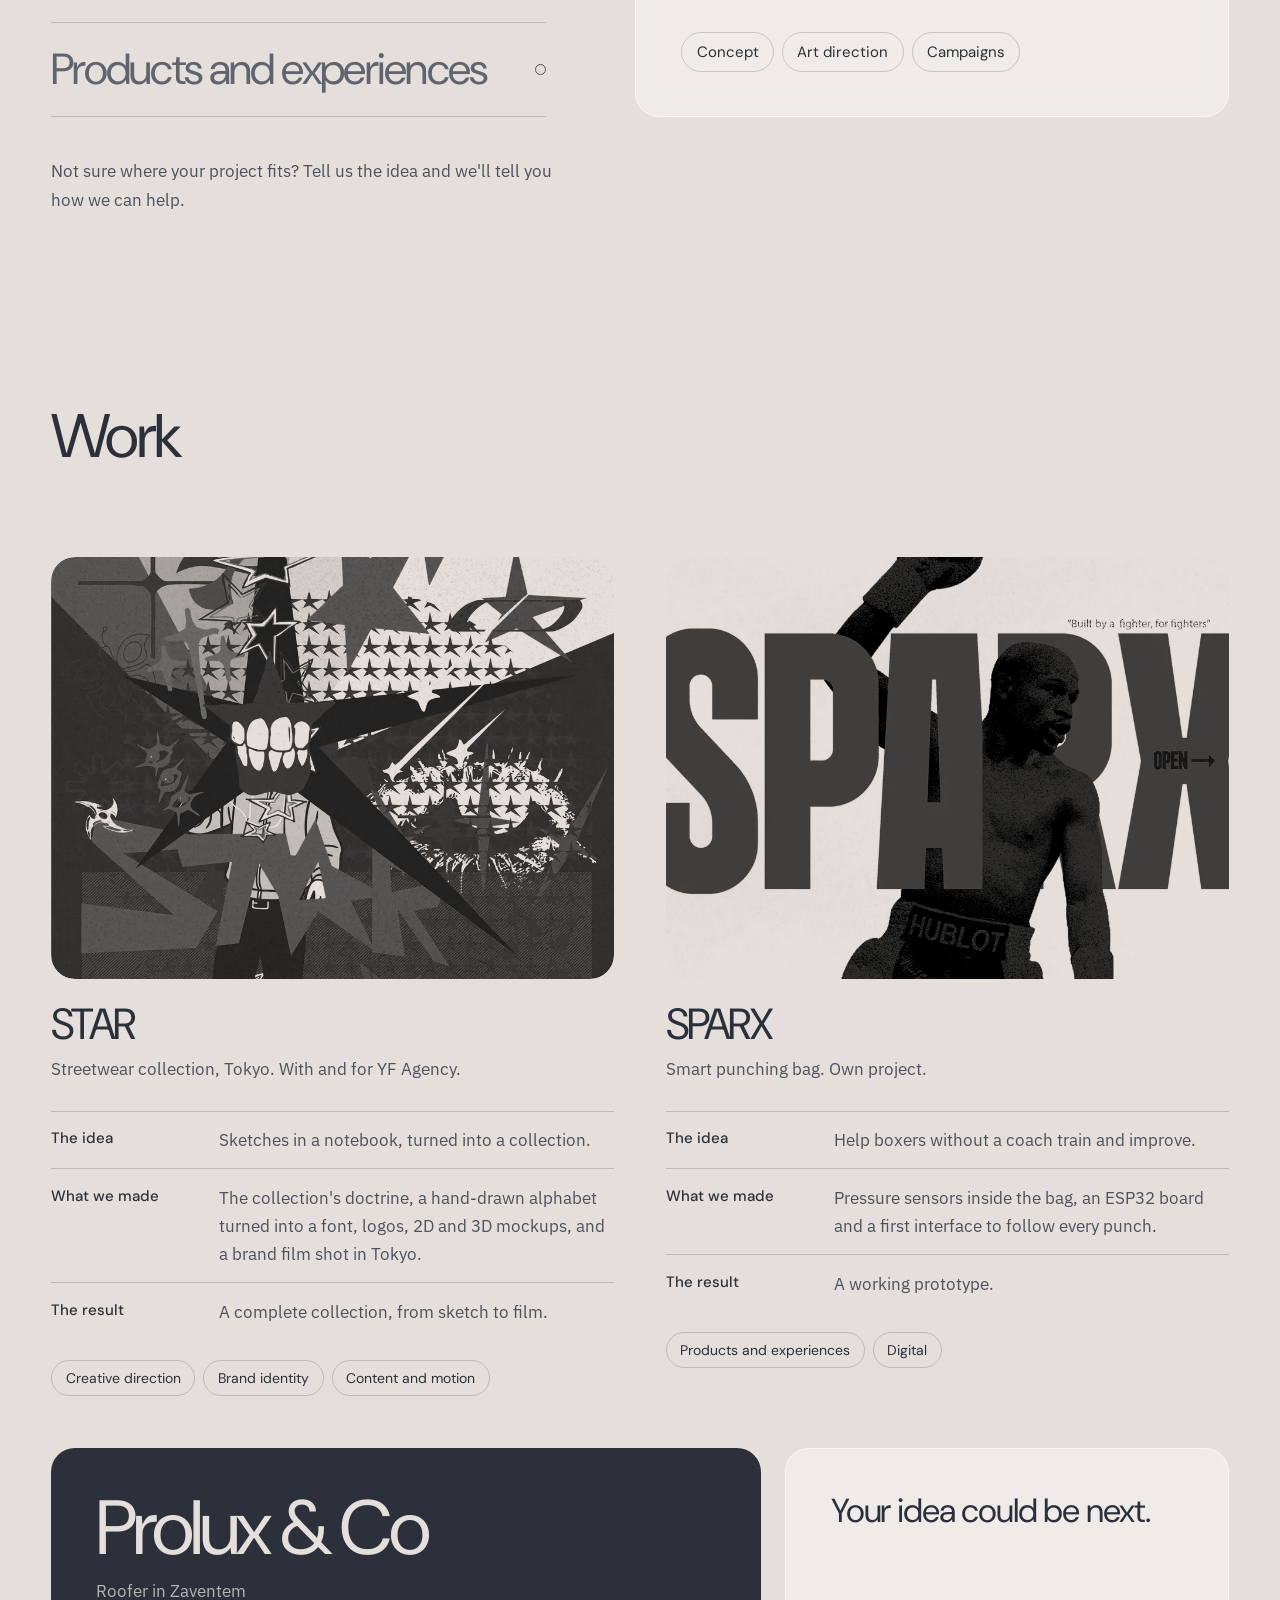
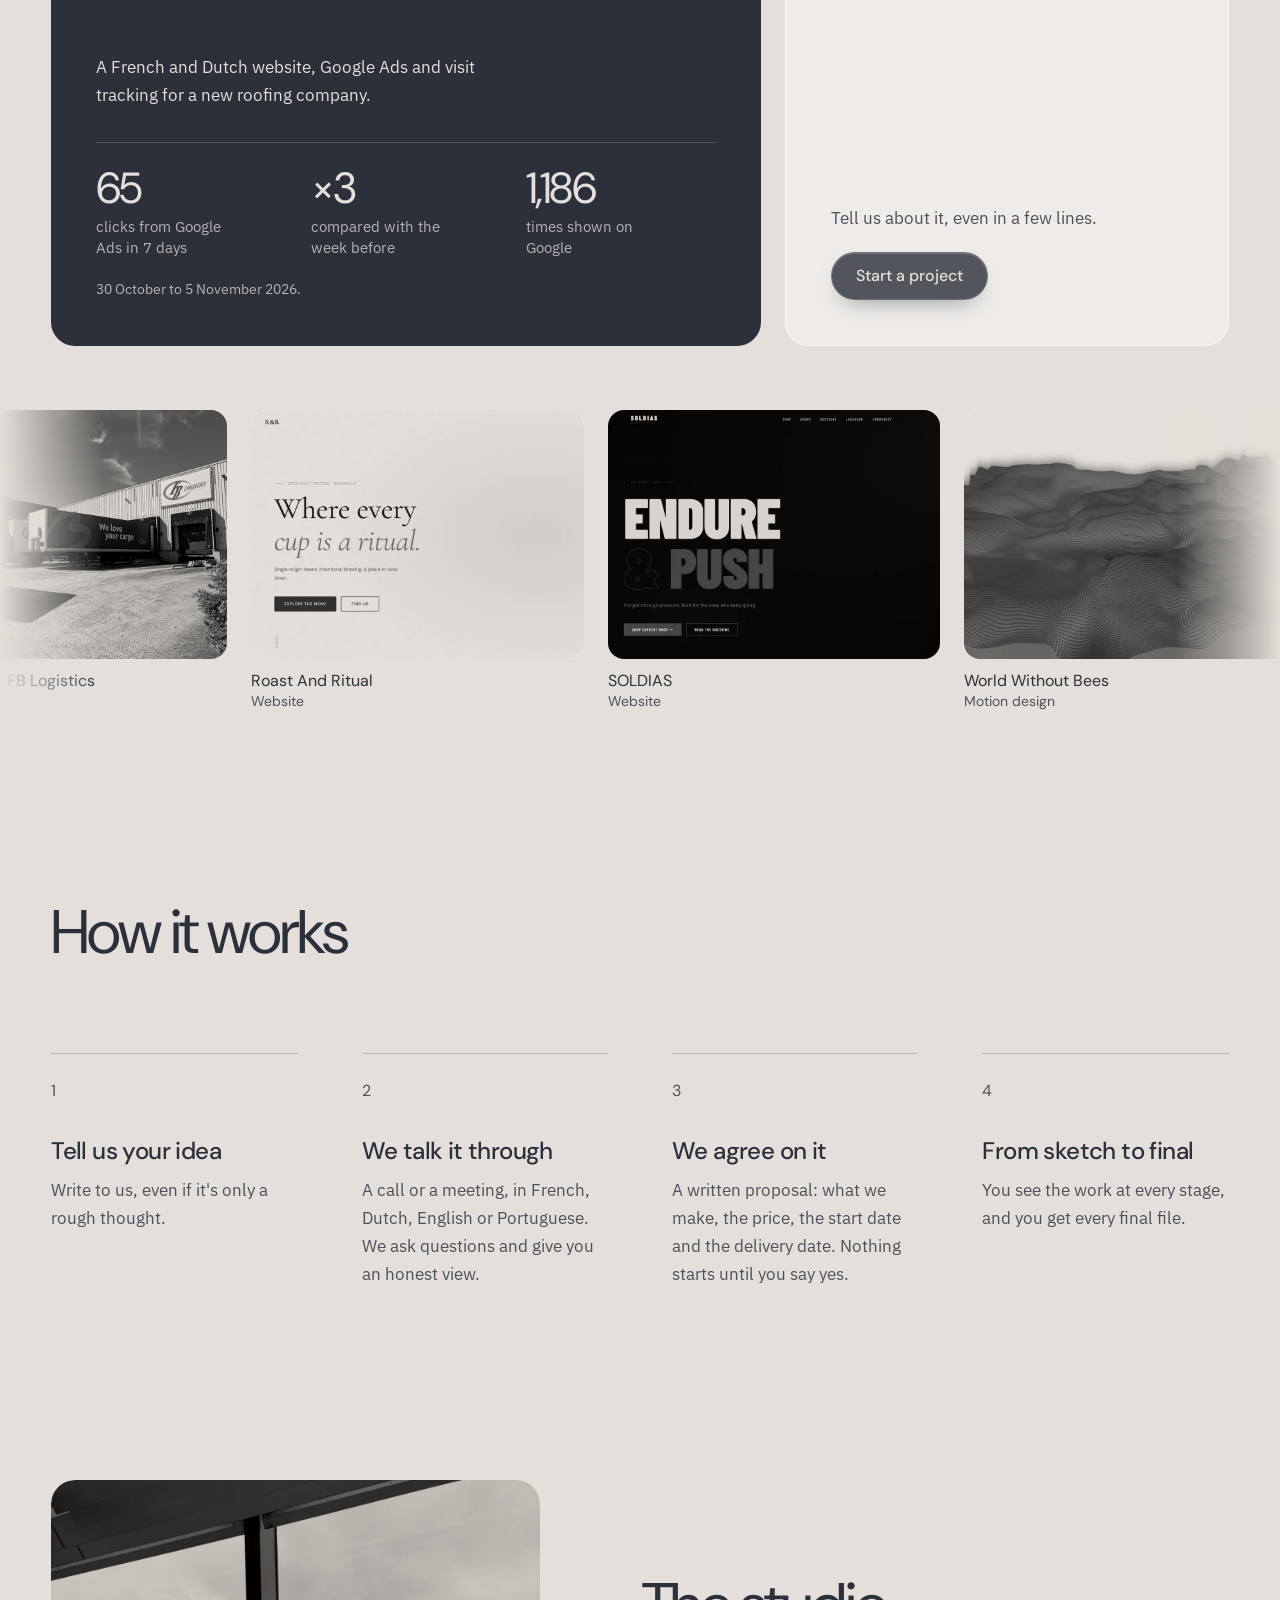
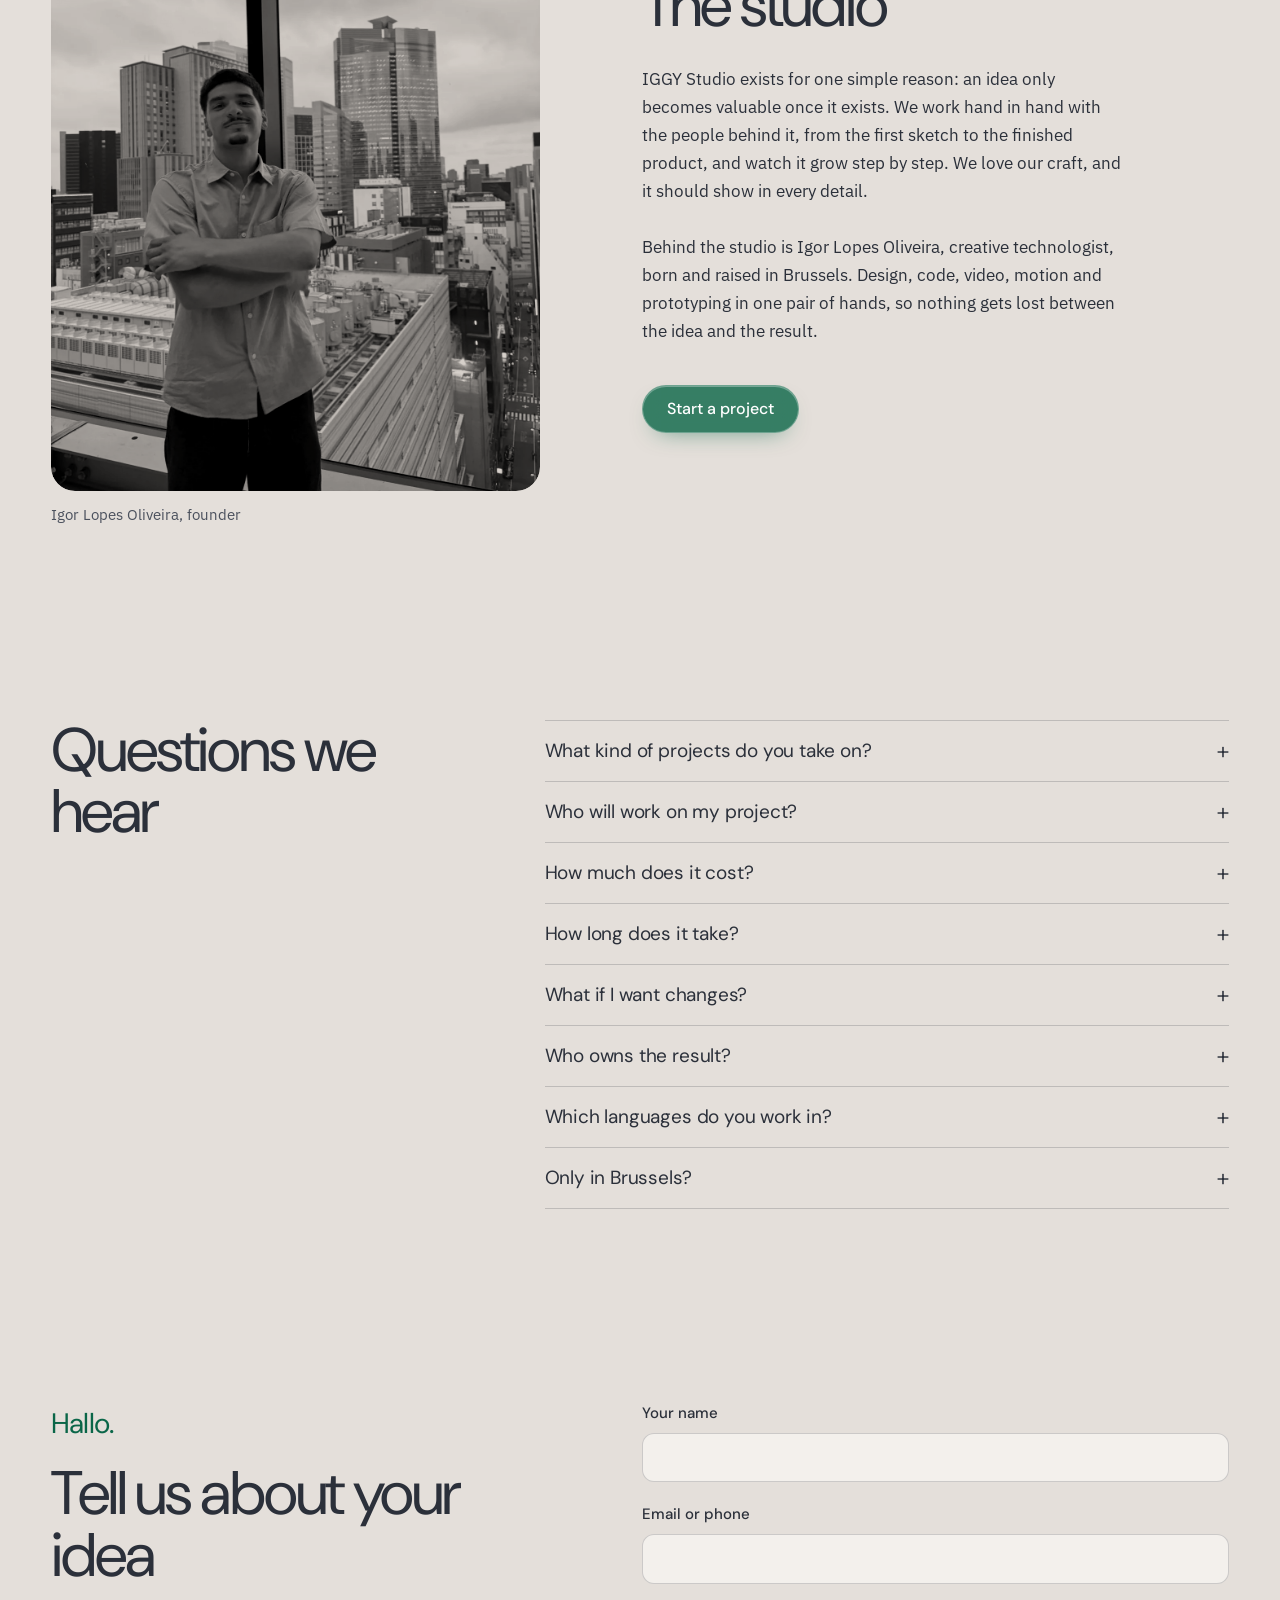
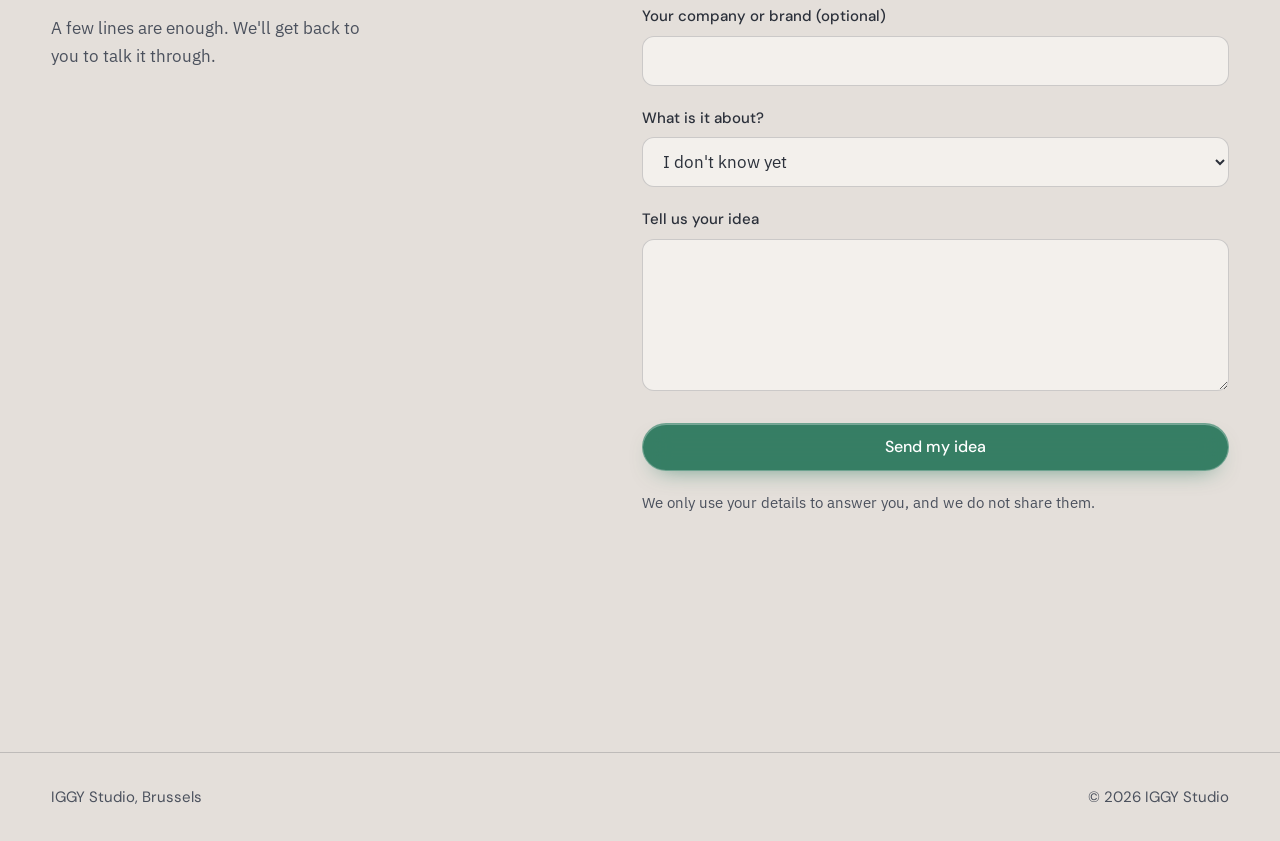
==== commit 425e8de0: "Update index.html, styles.css, i18n.js, main.js, and work.js to enhance IGGY Studio's website. Chang" ====
--- a/index.html
+++ b/index.html
@@ -3,8 +3,8 @@
 <head>
   <meta charset="utf-8">
   <meta name="viewport" content="width=device-width, initial-scale=1">
-  <title>IGGY Studio | Aussi bien en ligne qu'en vrai</title>
-  <meta name="description" content="Studio créatif à Bruxelles pour les commerces et les indépendants : fiche Google, identité, site web et automatisation. Réservez un check gratuit de 15 minutes.">
+  <title>IGGY Studio | Votre idée, entre vos mains</title>
+  <meta name="description" content="Studio créatif à Bruxelles : direction créative, identité de marque, digital, contenu et produits. Du premier croquis au résultat final.">
   <meta name="theme-color" content="#E4DFDA">
   <link rel="icon" href="assets/favicon.svg" type="image/svg+xml">
   <link rel="preload" href="assets/fonts/dm-sans-latin-opsz-normal.woff2" as="font" type="font/woff2" crossorigin>
@@ -14,6 +14,25 @@
 <body>
   <a class="skip" href="#main" data-i18n="skip">Aller au contenu</a>
 
+  <!-- Green glass shape: fixed to the screen, drifts and changes shape slowly behind the page. -->
+  <div class="ambient" aria-hidden="true">
+    <svg class="ambient__blob" viewBox="0 0 1000 1000" focusable="false">
+      <defs>
+        <radialGradient id="blob-fill" cx="50%" cy="55%" r="50%">
+          <stop offset="0" stop-color="#0C7C59" stop-opacity="0.22"/>
+          <stop offset="0.55" stop-color="#0C7C59" stop-opacity="0.13"/>
+          <stop offset="1" stop-color="#0C7C59" stop-opacity="0.05"/>
+        </radialGradient>
+        <radialGradient id="blob-light" cx="34%" cy="30%" r="38%">
+          <stop offset="0" stop-color="#FFFFFF" stop-opacity="0.3"/>
+          <stop offset="1" stop-color="#FFFFFF" stop-opacity="0"/>
+        </radialGradient>
+      </defs>
+      <path id="blob-path" fill="url(#blob-fill)" d="M830 500 A330 330 0 1 1 170 500 A330 330 0 1 1 830 500Z"/>
+      <path id="blob-shine" fill="url(#blob-light)" d="M830 500 A330 330 0 1 1 170 500 A330 330 0 1 1 830 500Z"/>
+    </svg>
+  </div>
+
   <header class="nav" id="nav">
     <a class="nav__logo" href="#top" aria-label="IGGY Studio">IGGY<span> Studio</span></a>
 
@@ -22,7 +41,7 @@
       <a href="#work" data-i18n="nav.work">Réalisations</a>
       <a href="#studio" data-i18n="nav.studio">Studio</a>
       <a href="#faq" data-i18n="nav.faq">Questions</a>
-      <a class="btn btn--small nav__cta-mobile" href="#contact" data-i18n="nav.cta">Check gratuit</a>
+      <a class="btn btn--small nav__cta-mobile" href="#contact" data-i18n="nav.cta">Démarrer un projet</a>
     </nav>
 
     <div class="nav__tools">
@@ -31,7 +50,7 @@
         <button type="button" data-lang="nl" aria-pressed="false">NL</button>
         <button type="button" data-lang="en" aria-pressed="false">EN</button>
       </div>
-      <a class="btn btn--small nav__cta" href="#contact" data-i18n="nav.cta">Check gratuit</a>
+      <a class="btn btn--small nav__cta" href="#contact" data-i18n="nav.cta">Démarrer un projet</a>
       <button class="nav__menu" type="button" aria-expanded="false" aria-controls="nav-links" data-i18n="nav.menu">Menu</button>
     </div>
   </header>
@@ -44,86 +63,136 @@
           srcset="assets/hero-900.webp 900w, assets/hero.webp 1536w"
           sizes="(max-width: 899px) 140vw, 66vw"
           width="1536" height="1024"
-          alt="Silhouette d'une personne dessinée avec des fils entrelacés"
+          alt="Silhouette d&#x27;une personne dessinée avec des fils entrelacés"
           data-i18n-alt="hero.alt"
           fetchpriority="high">
       </figure>
 
-      <h1 class="hero__title" data-i18n-html="hero.title"><span class="line">Aussi bien en ligne</span> <span class="line">qu'en vrai.</span></h1>
+      <h1 class="hero__title" data-i18n-html="hero.title"><span class="line">Votre idée,</span> <span class="line">entre vos mains.</span></h1>
 
       <div class="hero__foot">
-        <p class="hero__lead" data-i18n="hero.lead">IGGY Studio répare, construit et soigne la présence en ligne des commerces et des indépendants de Bruxelles.</p>
-        <a class="btn" href="#contact" data-i18n="hero.cta">Réserver mon check gratuit</a>
+        <p class="hero__lead" data-i18n="hero.lead">IGGY Studio est un studio créatif à Bruxelles. Nous transformons vos idées en choses réelles, du premier croquis au résultat final.</p>
+        <a class="btn" href="#contact" data-i18n="hero.cta">Démarrer un projet</a>
       </div>
     </section>
 
     <section class="section" id="services" aria-labelledby="services-title">
       <div class="section__inner">
-        <h2 class="h2" data-reveal id="services-title" data-i18n="services.title">Ce qu'on fait</h2>
+        <h2 class="h2" data-reveal id="services-title" data-i18n="services.title">Ce que nous faisons</h2>
         <div class="svc" id="svc">
           <div class="svc__item is-active">
             <h3 class="svc__head">
-              <button class="svc__tab" type="button" id="svc-tab-1" aria-expanded="true" aria-controls="svc-panel-1" data-i18n="s1.what"></button>
+              <button class="svc__tab" type="button" id="svc-tab-1" aria-expanded="true" aria-controls="svc-panel-1" data-i18n="s1.what">Direction créative</button>
             </h3>
             <div class="svc__panel" id="svc-panel-1" role="region" aria-labelledby="svc-tab-1">
-              <p class="svc__why" data-i18n="s1.why"></p>
-              <p class="svc__text" data-i18n="s1.text"></p>
-              <ul class="svc__tags">
-                <li data-i18n="s1.tag1"></li>
-                <li data-i18n="s1.tag2"></li>
-                <li data-i18n="s1.tag3"></li>
+              <p class="svc__why" data-i18n="s1.why">Une idée claire, une histoire forte.</p>
+              <p class="svc__text" data-i18n="s1.text">Nous donnons forme à l'idée : le concept, l'ambiance et l'histoire, pour que tout ce que vous faites raconte la même chose.</p>
+              <ul class="svc__tags">
+                <li data-i18n="s1.tag1">Concept</li>
+                <li data-i18n="s1.tag2">Direction artistique</li>
+                <li data-i18n="s1.tag3">Campagnes</li>
               </ul>
             </div>
           </div>
           <div class="svc__item">
             <h3 class="svc__head">
-              <button class="svc__tab" type="button" id="svc-tab-2" aria-expanded="false" aria-controls="svc-panel-2" data-i18n="s2.what"></button>
+              <button class="svc__tab" type="button" id="svc-tab-2" aria-expanded="false" aria-controls="svc-panel-2" data-i18n="s2.what">Identité de marque</button>
             </h3>
             <div class="svc__panel" id="svc-panel-2" role="region" aria-labelledby="svc-tab-2" hidden>
-              <p class="svc__why" data-i18n="s2.why"></p>
-              <p class="svc__text" data-i18n="s2.text"></p>
-              <ul class="svc__tags">
-                <li data-i18n="s2.tag1"></li>
-                <li data-i18n="s2.tag2"></li>
-                <li data-i18n="s2.tag3"></li>
+              <p class="svc__why" data-i18n="s2.why">Une marque qu'on reconnaît.</p>
+              <p class="svc__text" data-i18n="s2.text">Logo, couleurs, typographie et ton, pensés ensemble et utilisés partout de la même façon.</p>
+              <ul class="svc__tags">
+                <li data-i18n="s2.tag1">Logo et identité</li>
+                <li data-i18n="s2.tag2">Packaging</li>
+                <li data-i18n="s2.tag3">Guide de marque</li>
               </ul>
             </div>
           </div>
           <div class="svc__item">
             <h3 class="svc__head">
-              <button class="svc__tab" type="button" id="svc-tab-3" aria-expanded="false" aria-controls="svc-panel-3" data-i18n="s3.what"></button>
+              <button class="svc__tab" type="button" id="svc-tab-3" aria-expanded="false" aria-controls="svc-panel-3" data-i18n="s3.what">Digital</button>
             </h3>
             <div class="svc__panel" id="svc-panel-3" role="region" aria-labelledby="svc-tab-3" hidden>
-              <p class="svc__why" data-i18n="s3.why"></p>
-              <p class="svc__text" data-i18n="s3.text"></p>
-              <ul class="svc__tags">
-                <li data-i18n="s3.tag1"></li>
-                <li data-i18n="s3.tag2"></li>
-                <li data-i18n="s3.tag3"></li>
+              <p class="svc__why" data-i18n="s3.why">Pensé pour chaque écran.</p>
+              <p class="svc__text" data-i18n="s3.text">Sites web, applications web et petits outils qui marchent sur chaque écran et vous font gagner du temps.</p>
+              <ul class="svc__tags">
+                <li data-i18n="s3.tag1">Sites web</li>
+                <li data-i18n="s3.tag2">Apps de campagne</li>
+                <li data-i18n="s3.tag3">Automatisations</li>
               </ul>
             </div>
           </div>
           <div class="svc__item">
             <h3 class="svc__head">
-              <button class="svc__tab" type="button" id="svc-tab-4" aria-expanded="false" aria-controls="svc-panel-4" data-i18n="s4.what"></button>
+              <button class="svc__tab" type="button" id="svc-tab-4" aria-expanded="false" aria-controls="svc-panel-4" data-i18n="s4.what">Contenu et motion</button>
             </h3>
             <div class="svc__panel" id="svc-panel-4" role="region" aria-labelledby="svc-tab-4" hidden>
-              <p class="svc__why" data-i18n="s4.why"></p>
-              <p class="svc__text" data-i18n="s4.text"></p>
-              <ul class="svc__tags">
-                <li data-i18n="s4.tag1"></li>
-                <li data-i18n="s4.tag2"></li>
-                <li data-i18n="s4.tag3"></li>
-              </ul>
-            </div>
-          </div>
-        </div>
+              <p class="svc__why" data-i18n="s4.why">Votre travail, sous son meilleur jour.</p>
+              <p class="svc__text" data-i18n="s4.text">Photos, vidéos et animations qui montrent ce que vous faites, pour votre site, vos réseaux et vos campagnes.</p>
+              <ul class="svc__tags">
+                <li data-i18n="s4.tag1">Photo</li>
+                <li data-i18n="s4.tag2">Vidéo</li>
+                <li data-i18n="s4.tag3">Motion design</li>
+              </ul>
+            </div>
+          </div>
+          <div class="svc__item">
+            <h3 class="svc__head">
+              <button class="svc__tab" type="button" id="svc-tab-5" aria-expanded="false" aria-controls="svc-panel-5" data-i18n="s5.what">Produits et expériences</button>
+            </h3>
+            <div class="svc__panel" id="svc-panel-5" role="region" aria-labelledby="svc-tab-5" hidden>
+              <p class="svc__why" data-i18n="s5.why">Des idées qu'on peut toucher.</p>
+              <p class="svc__text" data-i18n="s5.text">Des objets et des moments réels : prototypes, merch, événements et installations interactives.</p>
+              <ul class="svc__tags">
+                <li data-i18n="s5.tag1">Prototypes</li>
+                <li data-i18n="s5.tag2">Merch</li>
+                <li data-i18n="s5.tag3">Événements et installations</li>
+              </ul>
+            </div>
+          </div>
+        </div>
+        <p class="svc__more" data-i18n="services.more">Vous ne savez pas où se place votre projet ? Racontez-nous l'idée, nous vous dirons comment nous pouvons aider.</p>
       </div>
     </section>
 
     <section class="section section--work" id="work" aria-labelledby="work-title">
       <div class="section__inner">
         <h2 class="h2" data-reveal id="work-title" data-i18n="work.title">Réalisations</h2>
+        <div class="stories">
+          <article class="story">
+            <div class="story__frame"><img src="assets/work/star_main.webp" alt="STAR" width="960" height="720" loading="lazy"></div>
+            <div class="story__body">
+              <h3 class="story__name">STAR</h3>
+              <p class="story__where" data-i18n="star.where">Collection streetwear, Tokyo. Avec et pour YF Agency.</p>
+              <dl class="story__facts">
+                <div><dt data-i18n="case.idea">L'idée</dt><dd data-i18n="star.idea">Des croquis dans un carnet, transformés en collection.</dd></div>
+                <div><dt data-i18n="case.made">Ce que nous avons fait</dt><dd data-i18n="star.made">La doctrine de la collection, un alphabet dessiné à la main devenu police, les logos, des mockups 2D et 3D, et un film de marque tourné à Tokyo.</dd></div>
+                <div><dt data-i18n="case.result">Le résultat</dt><dd data-i18n="star.result">Une collection complète, du croquis au film.</dd></div>
+              </dl>
+              <ul class="story__tags">
+                <li data-i18n="s1.what">Direction créative</li>
+                <li data-i18n="s2.what">Identité de marque</li>
+                <li data-i18n="s4.what">Contenu et motion</li>
+              </ul>
+            </div>
+          </article>
+          <article class="story">
+            <div class="story__frame"><img src="assets/work/sparx_cover.webp" alt="SPARX" width="960" height="720" loading="lazy"></div>
+            <div class="story__body">
+              <h3 class="story__name">SPARX</h3>
+              <p class="story__where" data-i18n="sparx.where">Sac de frappe intelligent. Projet personnel.</p>
+              <dl class="story__facts">
+                <div><dt data-i18n="case.idea">L'idée</dt><dd data-i18n="sparx.idea">Aider les boxeurs sans coach à s'entraîner et à progresser.</dd></div>
+                <div><dt data-i18n="case.made">Ce que nous avons fait</dt><dd data-i18n="sparx.made">Des capteurs de pression dans le sac, une carte ESP32 et une première interface pour suivre chaque coup.</dd></div>
+                <div><dt data-i18n="case.result">Le résultat</dt><dd data-i18n="sparx.result">Un prototype qui fonctionne.</dd></div>
+              </dl>
+              <ul class="story__tags">
+                <li data-i18n="s5.what">Produits et expériences</li>
+                <li data-i18n="s3.what">Digital</li>
+              </ul>
+            </div>
+          </article>
+        </div>
         <div class="work">
           <article class="case">
             <div>
@@ -132,14 +201,19 @@
             </div>
             <div>
               <p class="case__text" data-i18n="work.case.text">Site en français et néerlandais, Google Ads et suivi des visites pour une nouvelle société de toiture.</p>
-              <p class="case__result" data-i18n="work.case.result">Plus de visiteurs et un premier appel.</p>
+              <ul class="case__stats">
+                <li><span class="case__num" data-i18n="work.case.s1.num">65</span> <span class="case__label" data-i18n="work.case.s1.label">clics depuis Google Ads en 7 jours</span></li>
+                <li><span class="case__num" data-i18n="work.case.s2.num">×3</span> <span class="case__label" data-i18n="work.case.s2.label">par rapport à la semaine précédente</span></li>
+                <li><span class="case__num" data-i18n="work.case.s3.num">1&nbsp;186</span> <span class="case__label" data-i18n="work.case.s3.label">affichages dans Google</span></li>
+              </ul>
+              <p class="case__period" data-i18n="work.case.period">Du 30 octobre au 5 novembre 2026.</p>
             </div>
           </article>
           <aside class="next">
-            <h3 class="next__title" data-i18n="work.next.title">Votre commerce pourrait être le prochain cas.</h3>
+            <h3 class="next__title" data-i18n="work.next.title">Votre idée pourrait être la prochaine.</h3>
             <div>
-              <p class="next__text" data-i18n="work.next.text">Racontez-nous ce dont vous avez besoin.</p>
-              <a class="btn btn--ink" href="#contact" data-i18n="work.next.cta">Parlons-en</a>
+              <p class="next__text" data-i18n="work.next.text">Racontez-la-nous, même en quelques lignes.</p>
+              <a class="btn btn--ink" href="#contact" data-i18n="work.next.cta">Démarrer un projet</a>
             </div>
           </aside>
         </div>
@@ -154,16 +228,20 @@
         <h2 class="h2" data-reveal id="process-title" data-i18n="process.title">Comment ça se passe</h2>
         <ol class="steps">
           <li class="step">
-            <h3 class="step__title" data-i18n="p1.title">Check gratuit de 15 minutes</h3>
-            <p class="step__text" data-i18n="p1.text">On regarde votre fiche Google, votre site et votre Instagram, et on vous montre 3 choses à corriger.</p>
+            <h3 class="step__title" data-i18n="p1.title">Racontez-nous votre idée</h3>
+            <p class="step__text" data-i18n="p1.text">Écrivez-nous, même si ce n'est encore qu'une idée en vrac.</p>
           </li>
           <li class="step">
-            <h3 class="step__title" data-i18n="p2.title">Devis et date de livraison</h3>
-            <p class="step__text" data-i18n="p2.text">On se met d'accord sur ce qui sera fait, le prix et la date de livraison. Rien ne démarre avant votre accord.</p>
+            <h3 class="step__title" data-i18n="p2.title">Nous en parlons</h3>
+            <p class="step__text" data-i18n="p2.text">Un appel ou un rendez-vous, en français, néerlandais, anglais ou portugais. Nous posons des questions et vous donnons un avis franc.</p>
           </li>
           <li class="step">
-            <h3 class="step__title" data-i18n="p3.title">Livraison et suivi</h3>
-            <p class="step__text" data-i18n="p3.text">On livre, vous vérifiez. Si vous le souhaitez, on continue à s'occuper de votre présence en ligne chaque mois.</p>
+            <h3 class="step__title" data-i18n="p3.title">Nous nous mettons d'accord</h3>
+            <p class="step__text" data-i18n="p3.text">Une proposition écrite : ce que nous faisons, le prix, la date de début et la date de livraison. Rien ne démarre sans votre accord.</p>
+          </li>
+          <li class="step">
+            <h3 class="step__title" data-i18n="p4.title">Du croquis au résultat final</h3>
+            <p class="step__text" data-i18n="p4.text">Vous suivez chaque étape, et vous recevez tous les fichiers finaux.</p>
           </li>
         </ol>
       </div>
@@ -173,17 +251,15 @@
       <div class="section__inner studio">
         <figure class="studio__photo">
           <div class="studio__media">
-            <div class="studio__ph" aria-hidden="true">IGGY</div>
-            <!-- Add your photo as assets/igor.jpg (4:5, about 1200 x 1500). If the file is missing, the IGGY block stays. -->
-            <img src="assets/igor.jpg" alt="Igor Lopes Oliveira" width="1200" height="1500" loading="lazy" onerror="this.remove()">
+            <img src="assets/igor-studio.webp" alt="Igor Lopes Oliveira" width="1200" height="1500" loading="lazy">
           </div>
           <figcaption data-i18n="studio.caption">Igor Lopes Oliveira, fondateur</figcaption>
         </figure>
         <div class="studio__body">
           <h2 class="h2" data-reveal id="studio-title" data-i18n="studio.title">Le studio</h2>
-          <p data-i18n="studio.text1">IGGY Studio est un studio créatif à Bruxelles. On aide les commerces et les indépendants à être aussi bien en ligne qu'en vrai, du profil Google au site, des photos à la vidéo.</p>
-          <p data-i18n="studio.text2">Derrière le studio, il y a Igor Lopes Oliveira, né et élevé à Bruxelles. Vous pouvez lui parler en français, en néerlandais, en anglais ou en portugais.</p>
-          <a class="btn" href="#contact" data-i18n="hero.cta">Réserver mon check gratuit</a>
+          <p data-i18n="studio.text1">IGGY Studio existe pour une raison simple : une idée ne prend de la valeur qu'une fois qu'elle existe. Nous travaillons main dans la main avec les personnes qui la portent, du premier croquis au produit fini, et nous la voyons grandir étape par étape. Nous aimons notre métier, et cela doit se voir dans chaque détail.</p>
+          <p data-i18n="studio.text2">Derrière le studio, il y a Igor Lopes Oliveira, creative technologist, né et élevé à Bruxelles. Design, code, vidéo, motion et prototypage dans les mêmes mains : rien ne se perd entre l'idée et le résultat.</p>
+          <a class="btn" href="#contact" data-i18n="hero.cta">Démarrer un projet</a>
         </div>
       </div>
     </section>
@@ -193,28 +269,36 @@
         <h2 class="h2" data-reveal id="faq-title" data-i18n="faq.title">Questions fréquentes</h2>
         <div class="faq__list">
           <details>
-            <summary data-i18n="q1">Combien ça coûte ?</summary>
-            <p data-i18n="a1">Ça dépend de ce dont vous avez besoin. Après le check gratuit, vous recevez un devis écrit, et rien ne démarre avant votre accord.</p>
-          </details>
-          <details>
-            <summary data-i18n="q2">Que se passe-t-il pendant le check gratuit ?</summary>
-            <p data-i18n="a2">Un échange de 15 minutes. On regarde votre fiche Google, votre site et votre Instagram, et on vous dit ce qu'il vaut mieux améliorer en premier.</p>
-          </details>
-          <details>
-            <summary data-i18n="q3">Je n'ai pas de site. En ai-je vraiment besoin ?</summary>
-            <p data-i18n="a3">Pas toujours. Parfois, une fiche Google corrigée suffit pour commencer. On vous le dit franchement.</p>
-          </details>
-          <details>
-            <summary data-i18n="q4">Dans quelles langues travaillez-vous ?</summary>
-            <p data-i18n="a4">En français, en néerlandais, en anglais et en portugais.</p>
-          </details>
-          <details>
-            <summary data-i18n="q5">Pouvez-vous venir dans mon commerce ?</summary>
-            <p data-i18n="a5">Oui, à Bruxelles. On se déplace chez vous si c'est plus simple.</p>
-          </details>
-          <details>
-            <summary data-i18n="q6">Et après la livraison ?</summary>
-            <p data-i18n="a6">Vous gardez vos fichiers et vos accès. Si vous préférez ne pas vous en occuper, on propose un suivi mensuel.</p>
+            <summary data-i18n="q1">Quels projets acceptez-vous ?</summary>
+            <p data-i18n="a1">Des petits et des grands : un logo, un site web ou le lancement complet d'une marque. Ce qui compte, c'est l'idée.</p>
+          </details>
+          <details>
+            <summary data-i18n="q2">Qui travaille sur mon projet ?</summary>
+            <p data-i18n="a2">Igor, le fondateur, directement : de la première idée au fichier final. Si un projet demande une compétence que le studio n'a pas, nous vous le disons avant de commencer.</p>
+          </details>
+          <details>
+            <summary data-i18n="q3">Combien ça coûte ?</summary>
+            <p data-i18n="a3">Chaque projet reçoit un prix écrit après le premier échange. Si votre budget est petit, nous vous disons franchement ce qui est possible avec.</p>
+          </details>
+          <details>
+            <summary data-i18n="q4">Combien de temps ça prend ?</summary>
+            <p data-i18n="a4">Ça dépend du projet. La date de livraison est fixée avant de commencer.</p>
+          </details>
+          <details>
+            <summary data-i18n="q5">Et si je veux des modifications ?</summary>
+            <p data-i18n="a5">Le nombre de tours de modifications est écrit dans la proposition, pour que tout soit clair dès le départ.</p>
+          </details>
+          <details>
+            <summary data-i18n="q6">À qui appartient le résultat ?</summary>
+            <p data-i18n="a6">À vous : tous les fichiers finaux et le droit de les utiliser, une fois le projet payé.</p>
+          </details>
+          <details>
+            <summary data-i18n="q7">Dans quelles langues travaillez-vous ?</summary>
+            <p data-i18n="a7">En français, en néerlandais, en anglais et en portugais.</p>
+          </details>
+          <details>
+            <summary data-i18n="q8">Seulement à Bruxelles ?</summary>
+            <p data-i18n="a8">Le studio est à Bruxelles, mais nous travaillons partout, en personne ou à distance.</p>
           </details>
         </div>
       </div>
@@ -224,8 +308,8 @@
       <div class="section__inner contact">
         <div class="contact__intro">
           <p class="hello" aria-hidden="true"><span class="hello__word">Bonjour.</span></p>
-          <h2 class="h2" data-reveal id="contact-title" data-i18n="contact.title">Réservez votre check gratuit</h2>
-          <p data-i18n="contact.text">Dites-nous qui vous êtes et ce dont vous avez besoin. On vous répond pour fixer 15 minutes.</p>
+          <h2 class="h2" data-reveal id="contact-title" data-i18n="contact.title">Parlons de votre idée</h2>
+          <p data-i18n="contact.text">Quelques lignes suffisent. Nous vous répondons pour en parler.</p>
         </div>
 
         <!-- Set data-endpoint to the address that receives the form (for example a Formspree or Supabase function URL). -->
@@ -235,33 +319,34 @@
             <input id="f-name" name="name" type="text" autocomplete="name" required>
           </div>
           <div class="field">
-            <label for="f-business" data-i18n="f.business">Votre commerce ou activité</label>
-            <input id="f-business" name="business" type="text" autocomplete="organization" required>
-          </div>
-          <div class="field">
             <label for="f-contact" data-i18n="f.contact">Email ou téléphone</label>
             <input id="f-contact" name="contact" type="text" autocomplete="email" inputmode="email" required>
           </div>
           <div class="field">
-            <label for="f-need" data-i18n="f.need">De quoi avez-vous besoin ?</label>
+            <label for="f-business" data-i18n="f.business">Votre entreprise ou marque (facultatif)</label>
+            <input id="f-business" name="business" type="text" autocomplete="organization">
+          </div>
+          <div class="field">
+            <label for="f-need" data-i18n="f.need">De quoi s'agit-il ?</label>
             <select id="f-need" name="need">
               <option value="unknown" data-i18n="f.need.unknown">Je ne sais pas encore</option>
-              <option value="content" data-i18n="f.need.content">Contenu (Google, photos, vidéo)</option>
-              <option value="identity" data-i18n="f.need.identity">Identité</option>
-              <option value="website" data-i18n="f.need.website">Site web</option>
-              <option value="automation" data-i18n="f.need.automation">Automatisation</option>
+              <option value="direction" data-i18n="f.need.direction">Direction créative</option>
+              <option value="identity" data-i18n="f.need.identity">Identité de marque</option>
+              <option value="digital" data-i18n="f.need.digital">Digital</option>
+              <option value="content" data-i18n="f.need.content">Contenu et motion</option>
+              <option value="product" data-i18n="f.need.product">Produits et expériences</option>
             </select>
           </div>
           <div class="field">
-            <label for="f-day" data-i18n="f.day">Quand êtes-vous disponible ?</label>
-            <input id="f-day" name="availability" type="text">
+            <label for="f-idea" data-i18n="f.idea">Racontez-nous votre idée</label>
+            <textarea id="f-idea" name="idea" rows="5" required></textarea>
           </div>
           <div class="field field--trap" aria-hidden="true">
             <label for="f-site">Site</label>
             <input id="f-site" name="company_site" type="text" tabindex="-1" autocomplete="off">
           </div>
-          <button class="btn btn--wide" type="submit" data-i18n="f.submit">Envoyer ma demande</button>
-          <p class="form__note" data-i18n="f.privacy">On utilise vos informations uniquement pour répondre à votre demande, et on ne les partage pas.</p>
+          <button class="btn btn--wide" type="submit" data-i18n="f.submit">Envoyer mon idée</button>
+          <p class="form__note" data-i18n="f.privacy">Nous utilisons vos informations uniquement pour vous répondre, et nous ne les partageons pas.</p>
           <p class="form__status" id="form-status" role="status" aria-live="polite"></p>
         </form>
       </div>
@@ -277,5 +362,6 @@
   <script src="js/i18n.js"></script>
   <script src="js/work.js"></script>
   <script src="js/main.js"></script>
+  <script src="js/blob.js"></script>
 </body>
 </html>
--- a/css/styles.css
+++ b/css/styles.css
@@ -93,6 +93,41 @@
   border-radius: 0.5rem;
 }
 .skip:focus { top: 1rem; }
+
+/* ---------- Ambient green glass shape ----------
+   Fixed to the screen: the page scrolls over it while it drifts and changes shape.
+   The outline is redrawn by js/blob.js; CSS only moves and turns it. The tint stays at most about 22% green in the
+   middle, so every text keeps its contrast. */
+
+.ambient {
+  position: fixed;
+  inset: 0;
+  z-index: -1;
+  overflow: hidden;
+  pointer-events: none;
+}
+
+.ambient__blob {
+  position: absolute;
+  top: 50%;
+  left: 50%;
+  width: min(60vw, 820px);
+  aspect-ratio: 1;
+  overflow: visible;
+  animation: blob-drift 48s ease-in-out infinite alternate;
+  will-change: transform;
+}
+
+@keyframes blob-drift {
+  0%   { transform: translate(-15%, -70%) rotate(0deg) scale(1); }
+  35%  { transform: translate(-60%, -35%) rotate(70deg) scale(1.08); }
+  70%  { transform: translate(-30%, -15%) rotate(150deg) scale(0.94); }
+  100% { transform: translate(-75%, -55%) rotate(220deg) scale(1.04); }
+}
+
+@media (max-width: 799px) {
+  .ambient__blob { width: 125vw; }
+}
 
 /* ---------- Buttons: tinted glass ---------- */
 
@@ -419,7 +454,8 @@
 .svc__item:nth-child(1) .svc__head { grid-row: 1; }
 .svc__item:nth-child(2) .svc__head { grid-row: 2; }
 .svc__item:nth-child(3) .svc__head { grid-row: 3; }
-.svc__item:nth-child(4) .svc__head { grid-row: 4; border-bottom: 1px solid var(--line); }
+.svc__item:nth-child(4) .svc__head { grid-row: 4; }
+.svc__item:nth-child(5) .svc__head { grid-row: 5; border-bottom: 1px solid var(--line); }
 
 .svc__tab {
   display: flex;
@@ -430,7 +466,7 @@
   padding: 1.5rem 0;
   border: 0;
   background: none;
-  color: #71767F; /* about 3.4:1 on Dust Grey, enough for text this large */
+  color: #5F646E; /* stays above 3:1 even where the green shape tints the grey */
   font-family: var(--display);
   font-size: clamp(1.9rem, 3.4vw, 3rem);
   font-weight: 400;
@@ -461,7 +497,7 @@
 
 .svc__panel {
   grid-column: 2;
-  grid-row: 1 / span 4;
+  grid-row: 1 / span 5;
   display: flex;
   flex-direction: column;
   padding: clamp(2rem, 3.5vw, 3rem);
@@ -506,6 +542,12 @@
   font-size: 0.9375rem;
 }
 
+.svc__more {
+  max-width: 52ch;
+  margin: 2.5rem 0 0;
+  color: var(--ink-soft);
+}
+
 @keyframes panel-in {
   from { opacity: 0; transform: translateY(8px); }
   to { opacity: 1; transform: none; }
@@ -516,7 +558,7 @@
   .svc__item { display: block; }
   .svc__head { border-bottom: 0; }
   .svc__item:last-child { border-bottom: 1px solid var(--line); }
-  .svc__item:nth-child(4) .svc__head { border-bottom: 0; }
+  .svc__item:nth-child(5) .svc__head { border-bottom: 0; }
   .svc__tab { padding: 1.25rem 0; }
   .svc__panel {
     padding: 0 0 2rem;
@@ -531,11 +573,81 @@
 
 /* ---------- Work ---------- */
 
+/* STAR and SPARX: picture, then the idea, what was made and the result. */
+.stories {
+  display: grid;
+  grid-template-columns: repeat(2, minmax(0, 1fr));
+  gap: clamp(2rem, 4vw, 3.5rem);
+  margin-top: clamp(3.5rem, 7vw, 6rem);
+}
+.story { margin: 0; }
+.story__frame {
+  aspect-ratio: 4 / 3;
+  overflow: hidden;
+  background: var(--grey);
+  border-radius: 1.5rem;
+}
+.story__frame img {
+  display: block;
+  width: 100%;
+  height: 100%;
+  object-fit: cover;
+  filter: grayscale(1) contrast(1.05);
+  mix-blend-mode: multiply;
+  transition: filter 400ms ease;
+}
+.story:hover .story__frame img { filter: none; }
+.story__body { padding-top: 1.5rem; }
+.story__name {
+  margin: 0;
+  font-family: var(--display);
+  font-size: clamp(2rem, 3.4vw, 3rem);
+  font-weight: 400;
+  line-height: 1;
+  letter-spacing: -0.04em;
+}
+.story__where { margin: 0.5rem 0 0; color: var(--ink-soft); }
+.story__facts { margin: 1.75rem 0 0; }
+.story__facts div {
+  display: grid;
+  grid-template-columns: 9.5rem minmax(0, 1fr);
+  gap: 1rem;
+  padding: 0.9rem 0;
+  border-top: 1px solid var(--line);
+}
+.story__facts dt {
+  font-family: var(--display);
+  font-size: 0.9375rem;
+  font-weight: 500;
+}
+.story__facts dd { margin: 0; max-width: 46ch; color: var(--ink-soft); }
+.story__tags {
+  display: flex;
+  flex-wrap: wrap;
+  gap: 0.5rem;
+  margin: 1.25rem 0 0;
+  padding: 0;
+  list-style: none;
+}
+.story__tags li {
+  padding: 0.35rem 0.85rem;
+  border: 1px solid var(--line);
+  border-radius: 999px;
+  font-family: var(--display);
+  font-size: 0.875rem;
+}
+@media (max-width: 799px) {
+  .stories { grid-template-columns: 1fr; }
+}
+@media (max-width: 479px) {
+  .story__facts div { grid-template-columns: 1fr; gap: 0.25rem; }
+}
+
 .work {
   display: grid;
   grid-template-columns: minmax(0, 1.6fr) minmax(0, 1fr);
   gap: 1.5rem;
-  margin-top: clamp(3.5rem, 7vw, 6rem);
+  margin-top: clamp(2rem, 4vw, 3.5rem);
 }
 
 .case,
@@ -565,11 +677,37 @@
 }
 .case__where { margin: 0.75rem 0 0; color: var(--on-ink-soft); }
 .case__text { max-width: 42ch; margin: 0 0 1rem; }
-.case__result {
-  margin: 0;
-  font-family: var(--display);
-  font-size: 1.25rem;
-  font-weight: 500;
+.case__stats {
+  display: grid;
+  grid-template-columns: repeat(3, minmax(0, 1fr));
+  gap: 1.5rem;
+  margin: 2rem 0 0;
+  padding: 1.5rem 0 0;
+  border-top: 1px solid rgba(228, 223, 218, 0.2);
+  list-style: none;
+}
+.case__stats li { display: flex; flex-direction: column; gap: 0.35rem; }
+.case__num {
+  word-spacing: 0.12em;
+  font-family: var(--display);
+  font-size: clamp(2rem, 3.4vw, 3rem);
+  font-weight: 400;
+  line-height: 1;
+  letter-spacing: -0.04em;
+}
+.case__label {
+  max-width: 16ch;
+  color: var(--on-ink-soft);
+  font-size: 0.9375rem;
+  line-height: 1.4;
+}
+.case__period {
+  margin: 1.25rem 0 0;
+  color: var(--on-ink-soft);
+  font-size: 0.875rem;
+}
+@media (max-width: 599px) {
+  .case__stats { grid-template-columns: 1fr; gap: 1rem; }
 }
 
 .next {
@@ -595,17 +733,19 @@
 
 .strip {
   margin: clamp(2.5rem, 5vw, 4rem) calc(-1 * var(--edge)) 0;
-  overflow: hidden;
+  overflow-x: auto;
+  overflow-y: hidden;
+  overscroll-behavior-x: contain;
+  scrollbar-width: none;
   -webkit-mask-image: linear-gradient(to right, transparent, #000 8%, #000 92%, transparent);
   mask-image: linear-gradient(to right, transparent, #000 8%, #000 92%, transparent);
 }
+.strip::-webkit-scrollbar { display: none; }
 .strip[hidden] { display: none; }
 .strip__track {
   display: flex;
   width: max-content;
-  animation: strip 50s linear infinite;
-}
-.strip:hover .strip__track { animation-play-state: paused; }
+}
 .strip__set {
   display: flex;
   gap: 1.5rem;
@@ -644,15 +784,11 @@
 .shot__name { font-size: 1rem; }
 .shot__type { font-size: 0.875rem; color: var(--ink-soft); }
 
-@keyframes strip {
-  to { transform: translateX(-50%); }
-}
-
-/* ---------- Process: three steps, a real sequence ---------- */
+/* ---------- Process: four steps, a real sequence ---------- */
 
 .steps {
   display: grid;
-  grid-template-columns: repeat(3, minmax(0, 1fr));
+  grid-template-columns: repeat(4, minmax(0, 1fr));
   gap: clamp(2.5rem, 5vw, 5rem);
   margin: clamp(3.5rem, 7vw, 6rem) 0 0;
   padding: 0;
@@ -683,6 +819,9 @@
 }
 .step__text { max-width: 32ch; margin: 0; color: var(--ink-soft); }
 
+@media (max-width: 1099px) {
+  .steps { grid-template-columns: repeat(2, minmax(0, 1fr)); }
+}
 @media (max-width: 799px) {
   .steps { grid-template-columns: 1fr; }
 }
@@ -716,13 +855,18 @@
   letter-spacing: -0.06em;
   color: var(--ink-soft);
 }
+/* Same treatment as the work pictures: black and white on Dust Grey, colour on hover. */
 .studio__media img {
   position: absolute;
   inset: 0;
   width: 100%;
   height: 100%;
   object-fit: cover;
-}
+  filter: grayscale(1) contrast(1.05);
+  mix-blend-mode: multiply;
+  transition: filter 400ms ease;
+}
+.studio__photo:hover .studio__media img { filter: none; }
 
 .studio__photo figcaption {
   margin-top: 0.75rem;
@@ -823,7 +967,8 @@
 }
 
 .field input,
-.field select {
+.field select,
+.field textarea {
   width: 100%;
   min-height: 3.1rem;
   padding: 0.7rem 1rem;
@@ -836,7 +981,9 @@
   transition: border-color 200ms ease;
 }
 .field input:hover,
-.field select:hover { border-color: var(--ink-soft); }
+.field select:hover,
+.field textarea:hover { border-color: var(--ink-soft); }
+.field textarea { min-height: 8rem; resize: vertical; line-height: 1.5; }
 
 .field--trap {
   position: absolute;
@@ -884,6 +1031,7 @@
 
 @media (prefers-reduced-motion: reduce) {
   html { scroll-behavior: auto; }
+  .ambient__blob,
   .hero__art img,
   .hero__title .line,
   .svc__panel,
@@ -894,11 +1042,14 @@
     transition: none;
   }
   .strip { overflow-x: auto; }
-  .shot__frame img { transition: none; }
+  .shot__frame img,
+  .studio__media img { transition: none; }
   .btn,
   .svc__tab,
   .svc__tab::after,
   .hello__word,
   .field input,
-  .field select { transition: none; }
-}
+  .field select,
+  .field textarea,
+  .story__frame img { transition: none; }
+}
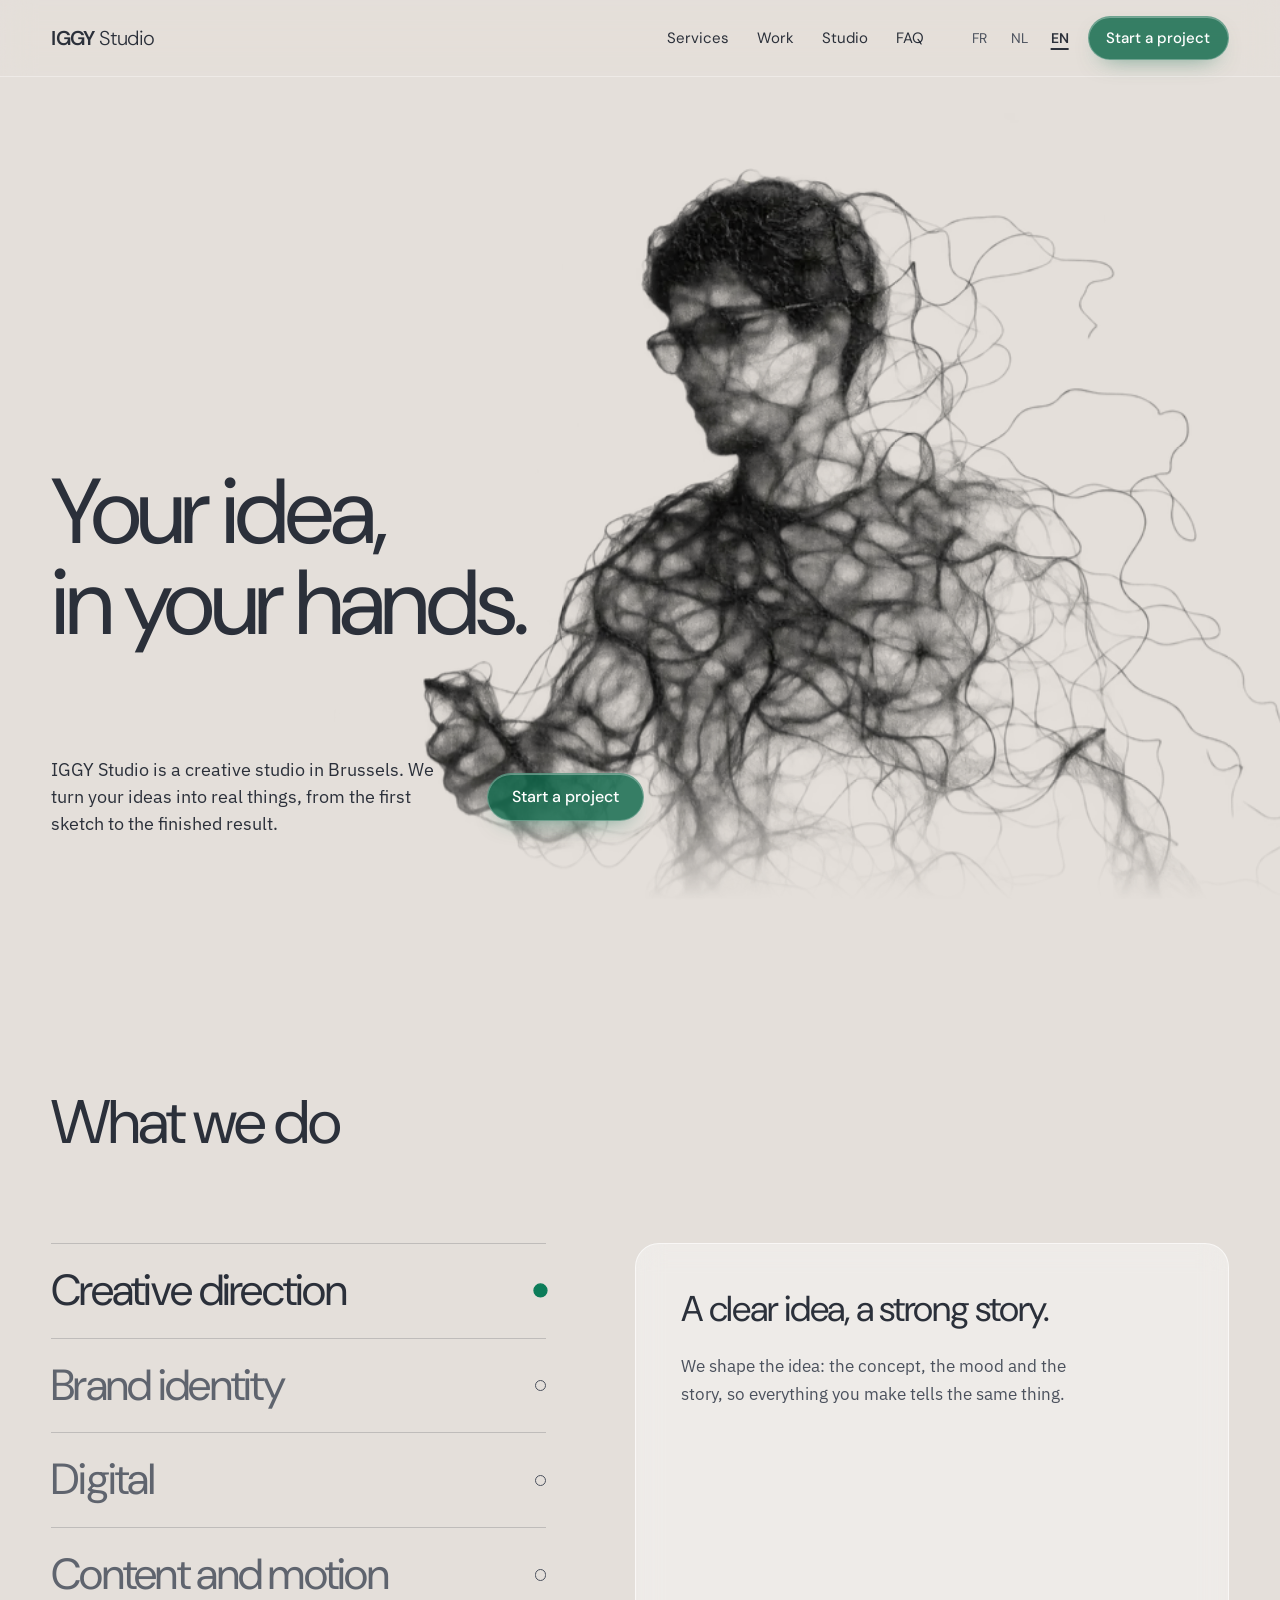
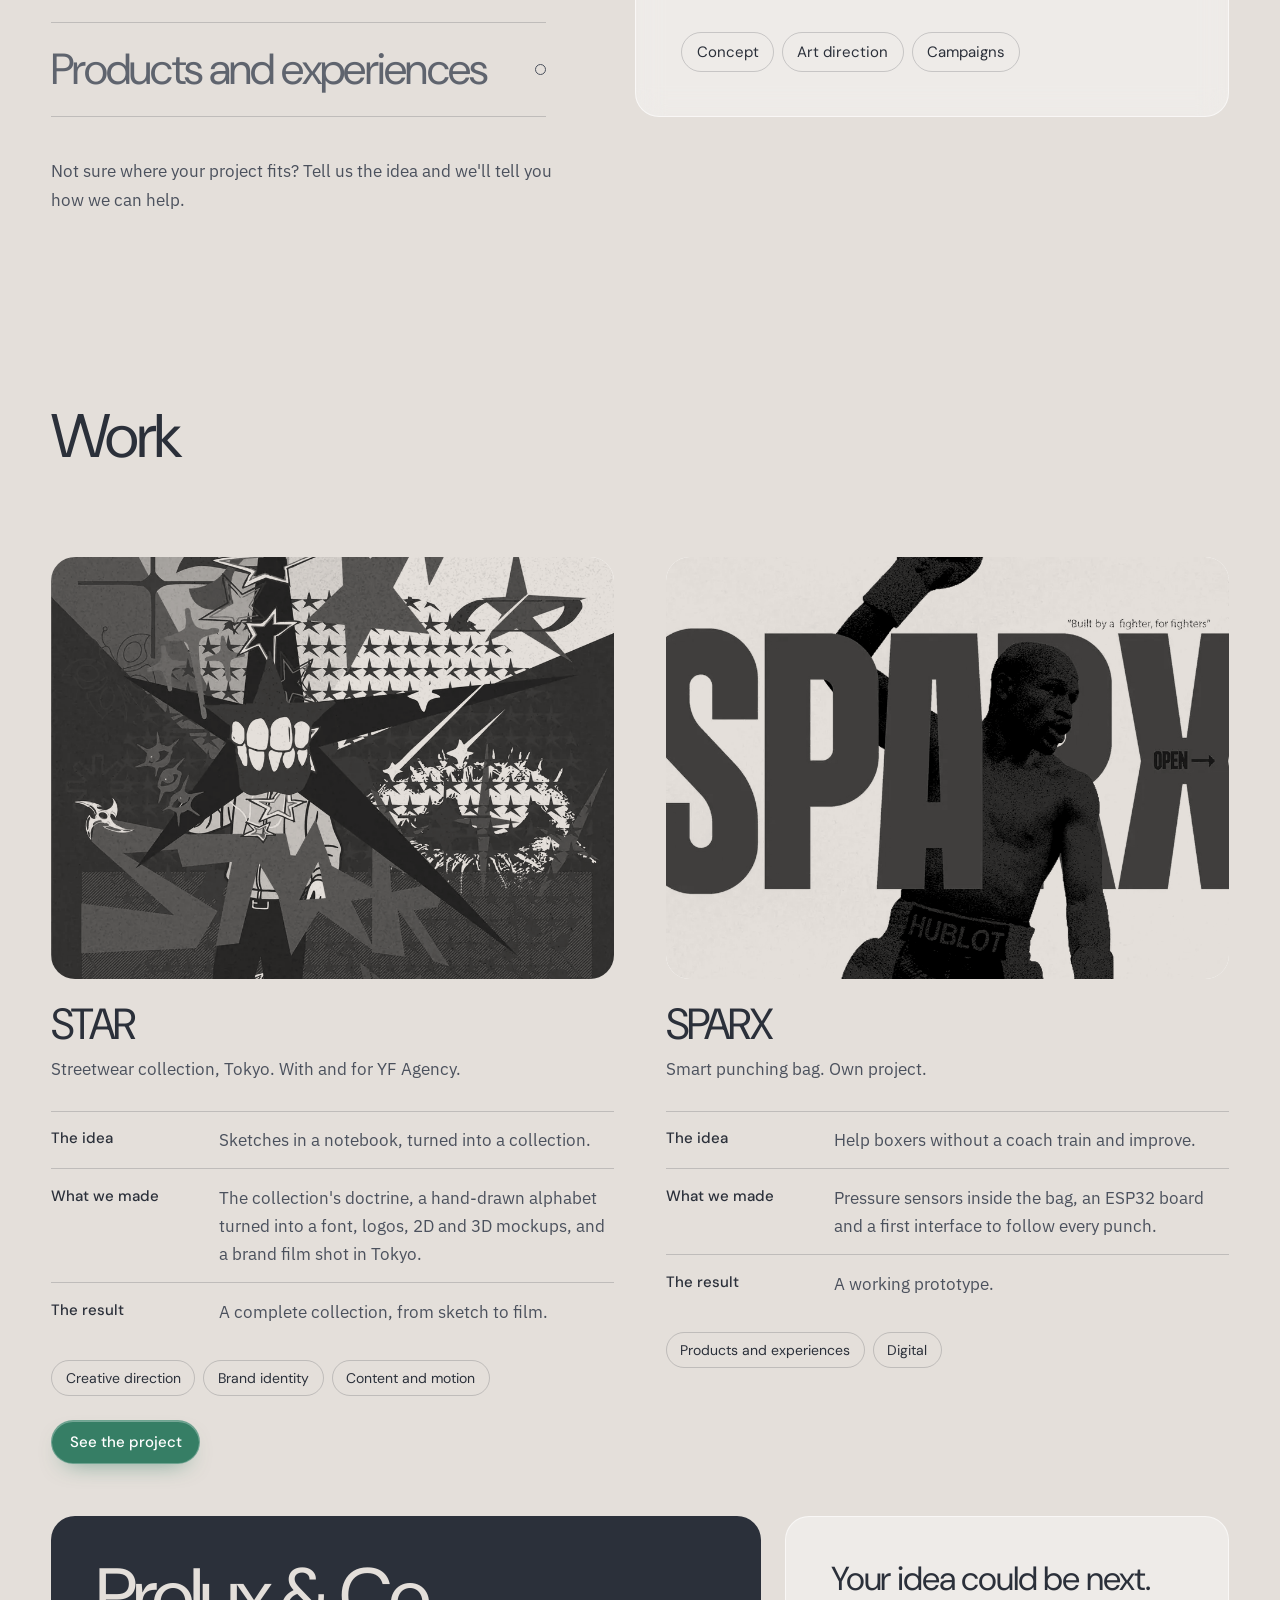
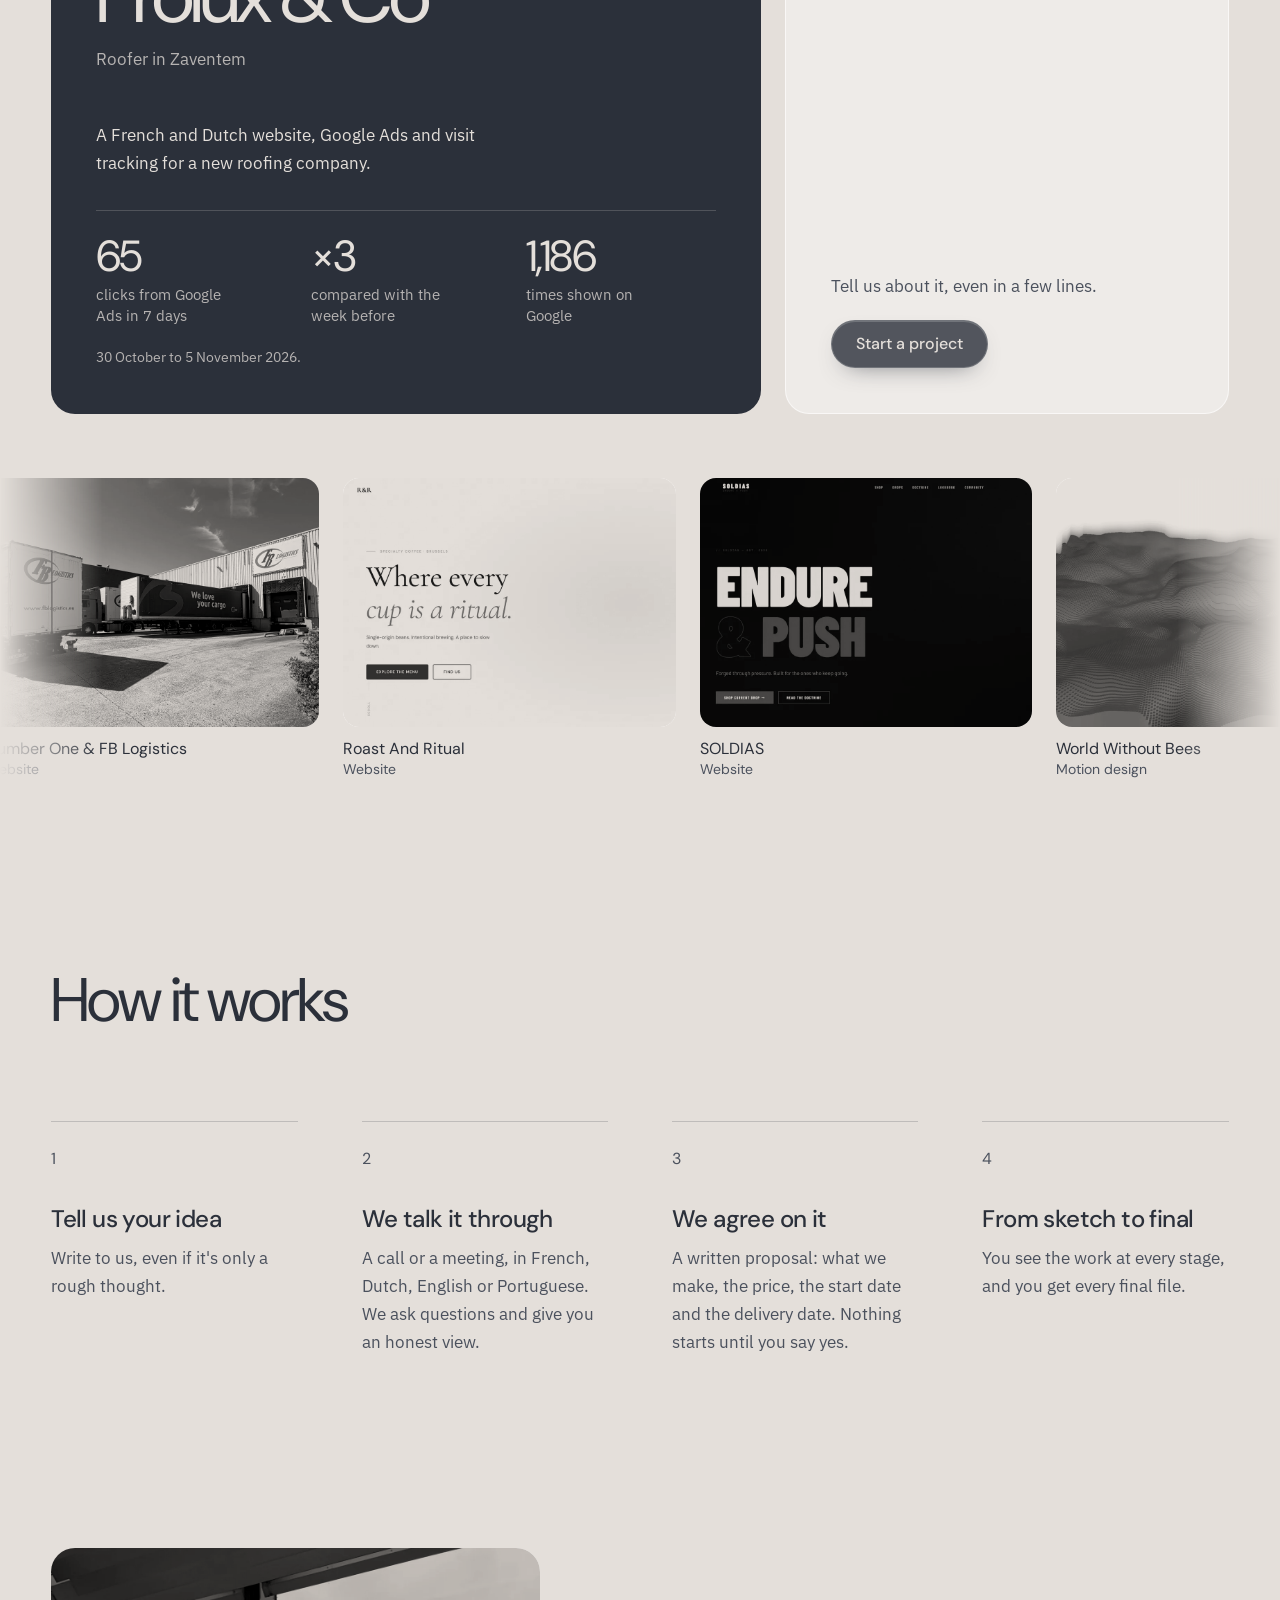
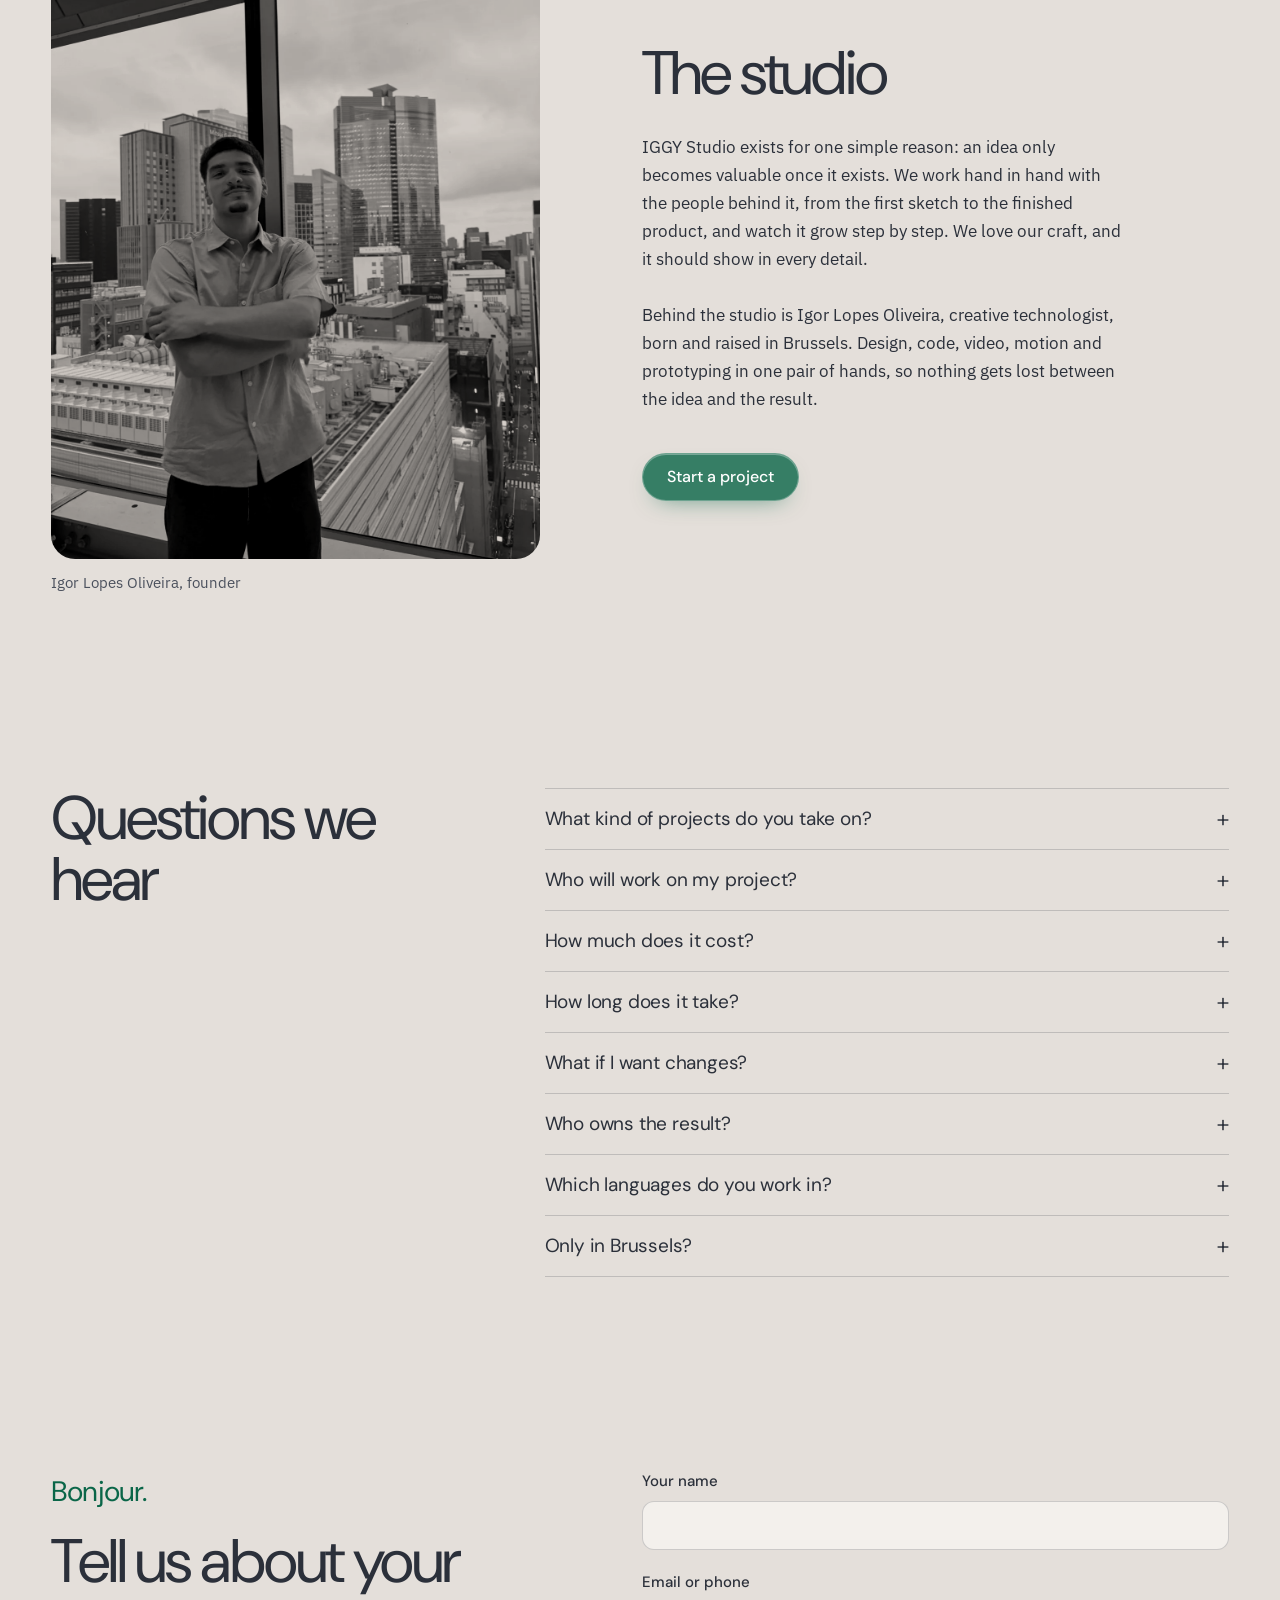
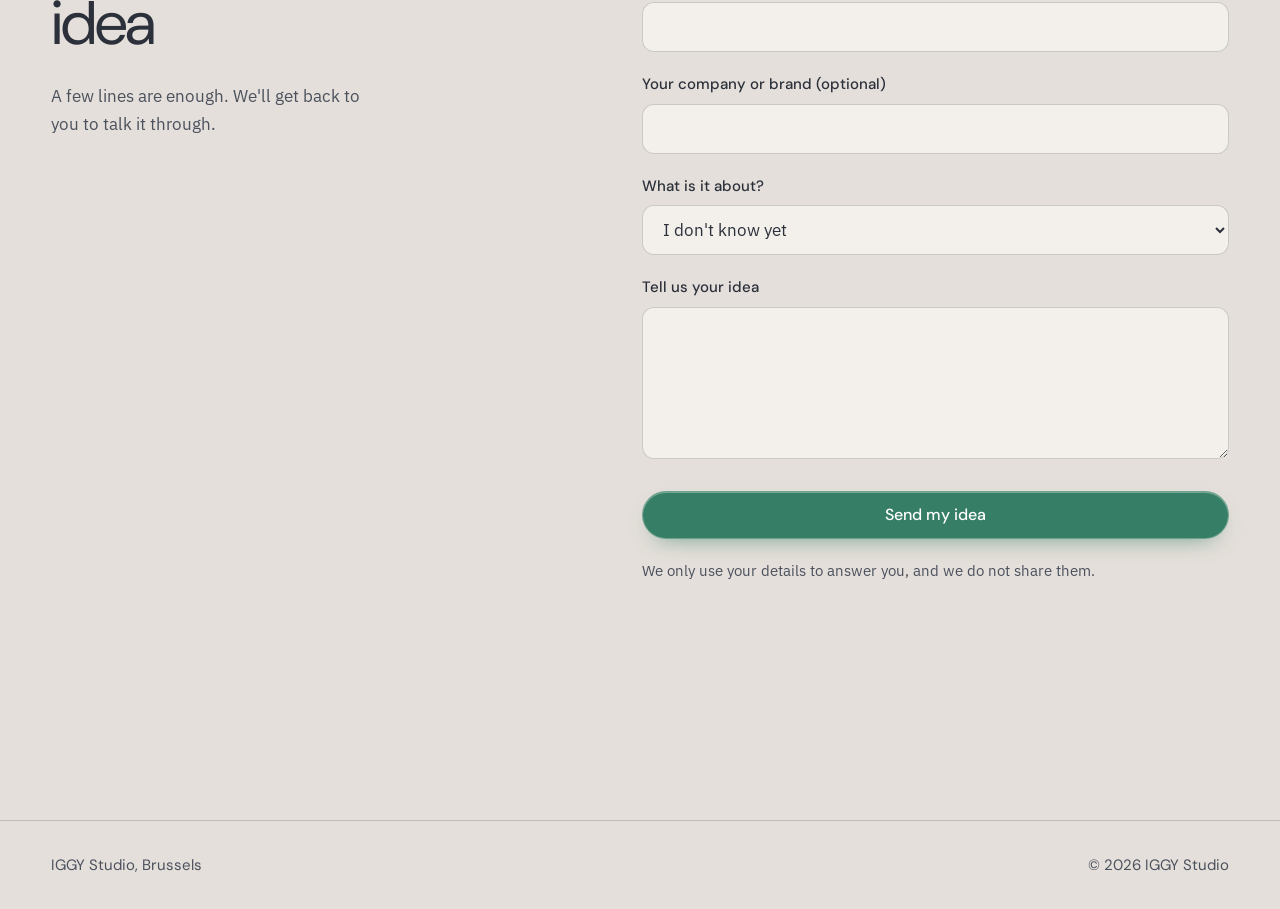
==== commit 0eff3b39: "Implement STAR campaign updates: Add new star.html page detailing the STAR streetwear collection, en" ====
--- a/index.html
+++ b/index.html
@@ -14,23 +14,11 @@
 <body>
   <a class="skip" href="#main" data-i18n="skip">Aller au contenu</a>
 
-  <!-- Green glass shape: fixed to the screen, drifts and changes shape slowly behind the page. -->
-  <div class="ambient" aria-hidden="true">
-    <svg class="ambient__blob" viewBox="0 0 1000 1000" focusable="false">
-      <defs>
-        <radialGradient id="blob-fill" cx="50%" cy="55%" r="50%">
-          <stop offset="0" stop-color="#0C7C59" stop-opacity="0.22"/>
-          <stop offset="0.55" stop-color="#0C7C59" stop-opacity="0.13"/>
-          <stop offset="1" stop-color="#0C7C59" stop-opacity="0.05"/>
-        </radialGradient>
-        <radialGradient id="blob-light" cx="34%" cy="30%" r="38%">
-          <stop offset="0" stop-color="#FFFFFF" stop-opacity="0.3"/>
-          <stop offset="1" stop-color="#FFFFFF" stop-opacity="0"/>
-        </radialGradient>
-      </defs>
-      <path id="blob-path" fill="url(#blob-fill)" d="M830 500 A330 330 0 1 1 170 500 A330 330 0 1 1 830 500Z"/>
-      <path id="blob-shine" fill="url(#blob-light)" d="M830 500 A330 330 0 1 1 170 500 A330 330 0 1 1 830 500Z"/>
-    </svg>
+  <!-- Green glass shape: fixed to the screen, drifts and changes shape slowly behind the page (drawn by js/blob.js).
+       Switch: "hidden" below turns it off. Remove the word hidden to turn it back on. -->
+  <div class="ambient" aria-hidden="true" hidden>
+    <canvas class="ambient__canvas" id="blob"></canvas>
+    <span class="ambient__blob"></span>
   </div>
 
   <header class="nav" id="nav">
@@ -160,7 +148,7 @@
         <h2 class="h2" data-reveal id="work-title" data-i18n="work.title">Réalisations</h2>
         <div class="stories">
           <article class="story">
-            <div class="story__frame"><img src="assets/work/star_main.webp" alt="STAR" width="960" height="720" loading="lazy"></div>
+            <a class="story__frame" href="star.html" tabindex="-1" aria-hidden="true"><img decoding="async" src="assets/work/star_main.webp" alt="" width="960" height="720" loading="lazy"></a>
             <div class="story__body">
               <h3 class="story__name">STAR</h3>
               <p class="story__where" data-i18n="star.where">Collection streetwear, Tokyo. Avec et pour YF Agency.</p>
@@ -174,10 +162,11 @@
                 <li data-i18n="s2.what">Identité de marque</li>
                 <li data-i18n="s4.what">Contenu et motion</li>
               </ul>
+              <a class="btn btn--small story__link" href="star.html" data-i18n="star.link">Voir le projet</a>
             </div>
           </article>
           <article class="story">
-            <div class="story__frame"><img src="assets/work/sparx_cover.webp" alt="SPARX" width="960" height="720" loading="lazy"></div>
+            <div class="story__frame"><img decoding="async" src="assets/work/sparx_cover.webp" alt="SPARX" width="960" height="720" loading="lazy"></div>
             <div class="story__body">
               <h3 class="story__name">SPARX</h3>
               <p class="story__where" data-i18n="sparx.where">Sac de frappe intelligent. Projet personnel.</p>
@@ -251,7 +240,7 @@
       <div class="section__inner studio">
         <figure class="studio__photo">
           <div class="studio__media">
-            <img src="assets/igor-studio.webp" alt="Igor Lopes Oliveira" width="1200" height="1500" loading="lazy">
+            <img decoding="async" src="assets/igor-studio.webp" alt="Igor Lopes Oliveira" width="1200" height="1500" loading="lazy">
           </div>
           <figcaption data-i18n="studio.caption">Igor Lopes Oliveira, fondateur</figcaption>
         </figure>
@@ -360,6 +349,7 @@
 
   <script src="js/vendor/lenis.min.js"></script>
   <script src="js/i18n.js"></script>
+  <script src="js/i18n-star.js"></script>
   <script src="js/work.js"></script>
   <script src="js/main.js"></script>
   <script src="js/blob.js"></script>
--- a/css/styles.css
+++ b/css/styles.css
@@ -96,7 +96,7 @@
 
 /* ---------- Ambient green glass shape ----------
    Fixed to the screen: the page scrolls over it while it drifts and changes shape.
-   The outline is redrawn by js/blob.js; CSS only moves and turns it. The tint stays at most about 22% green in the
+   Shape, drift and turn are drawn by js/blob.js on one light canvas. The tint stays at most about 22% green in the
    middle, so every text keeps its contrast. */
 
 .ambient {
@@ -107,22 +107,19 @@
   pointer-events: none;
 }
 
+/* Sets the size of the shape only: js/blob.js reads this width and draws the
+   shape, its drift and its turn on the canvas below. */
 .ambient__blob {
   position: absolute;
-  top: 50%;
-  left: 50%;
   width: min(60vw, 820px);
-  aspect-ratio: 1;
-  overflow: visible;
-  animation: blob-drift 48s ease-in-out infinite alternate;
-  will-change: transform;
-}
-
-@keyframes blob-drift {
-  0%   { transform: translate(-15%, -70%) rotate(0deg) scale(1); }
-  35%  { transform: translate(-60%, -35%) rotate(70deg) scale(1.08); }
-  70%  { transform: translate(-30%, -15%) rotate(150deg) scale(0.94); }
-  100% { transform: translate(-75%, -55%) rotate(220deg) scale(1.04); }
+  visibility: hidden;
+}
+
+.ambient__canvas {
+  position: absolute;
+  inset: 0;
+  width: 100%;
+  height: 100%;
 }
 
 @media (max-width: 799px) {
@@ -140,8 +137,6 @@
   border: 1px solid rgba(255, 255, 255, 0.28);
   border-radius: 999px;
   background: var(--glass-green);
-  -webkit-backdrop-filter: blur(14px) saturate(160%);
-  backdrop-filter: blur(14px) saturate(160%);
   box-shadow:
     inset 0 1px 0 rgba(255, 255, 255, 0.32),
     0 10px 24px -14px rgba(10, 102, 72, 0.7);
@@ -262,8 +257,6 @@
   border: 1px solid var(--glass-edge);
   border-radius: 999px;
   background: var(--glass-light);
-  -webkit-backdrop-filter: blur(12px);
-  backdrop-filter: blur(12px);
   color: var(--ink);
   font-family: var(--display);
   font-size: 0.9375rem;
@@ -582,6 +575,7 @@
 }
 .story { margin: 0; }
 .story__frame {
+  isolation: isolate;
   aspect-ratio: 4 / 3;
   overflow: hidden;
   background: var(--grey);
@@ -629,6 +623,8 @@
   padding: 0;
   list-style: none;
 }
+.story__frame { display: block; }
+.story__link { margin-top: 1.5rem; }
 .story__tags li {
   padding: 0.35rem 0.85rem;
   border: 1px solid var(--line);
@@ -757,6 +753,7 @@
    tinted to the Dust Grey of the page, so the set reads as one series.
    Colour comes back on hover. */
 .shot__frame {
+  isolation: isolate;
   width: clamp(16rem, 26vw, 24rem);
   aspect-ratio: 4 / 3;
   overflow: hidden;
@@ -838,6 +835,7 @@
 .studio__photo { margin: 0; }
 
 .studio__media {
+  isolation: isolate;
   position: relative;
   aspect-ratio: 4 / 5;
   overflow: hidden;
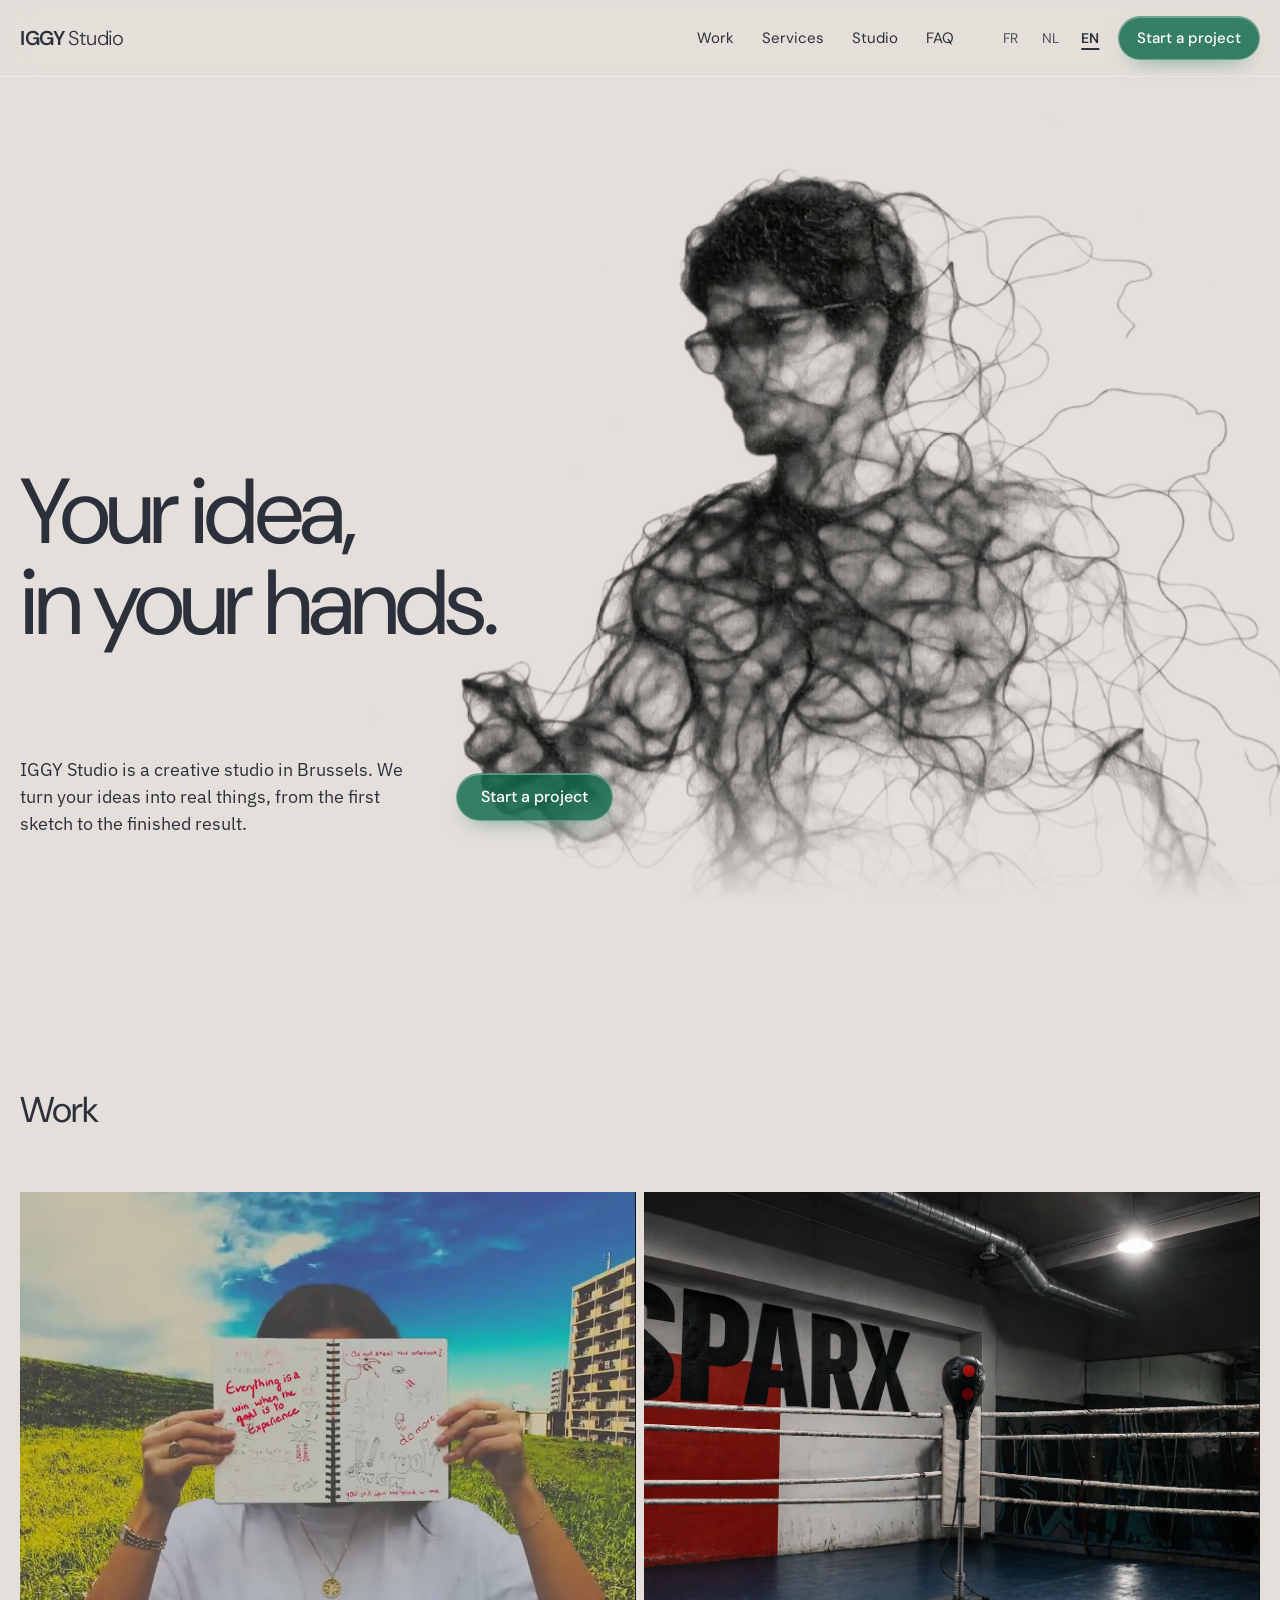
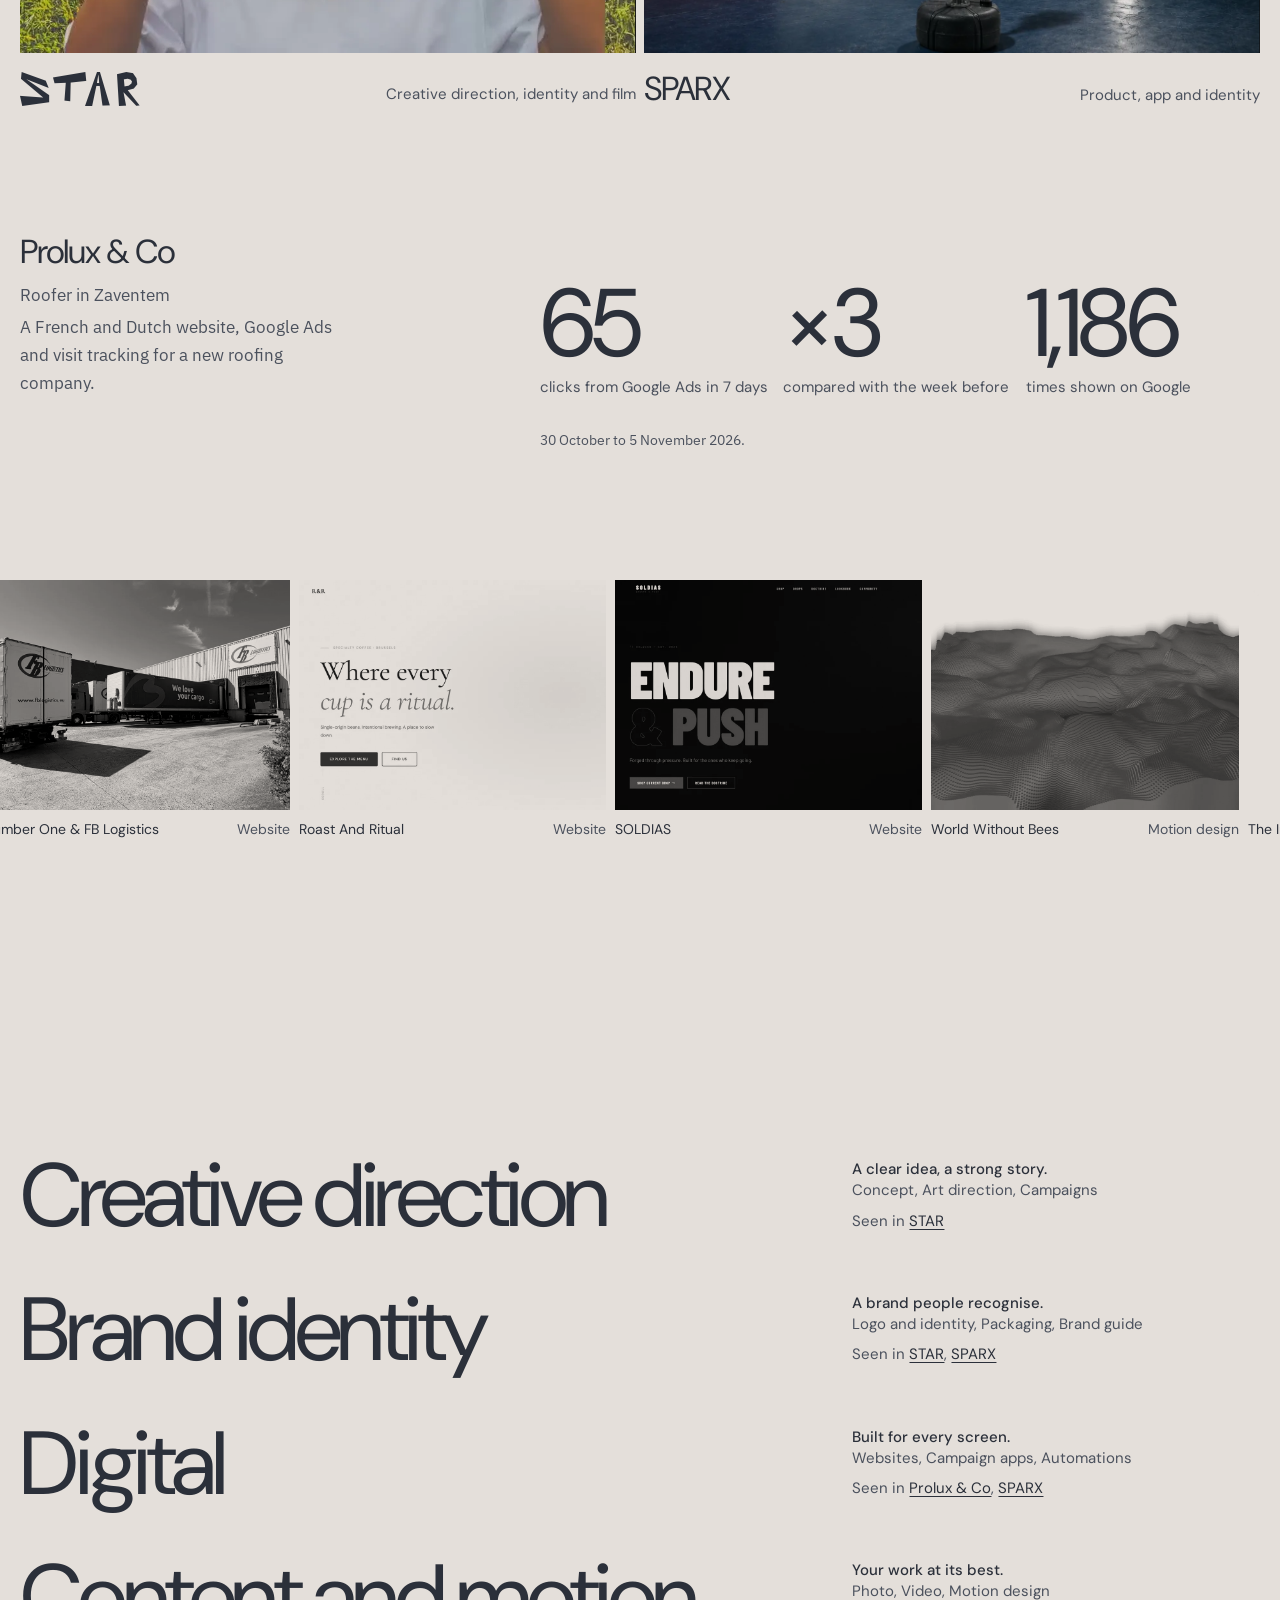
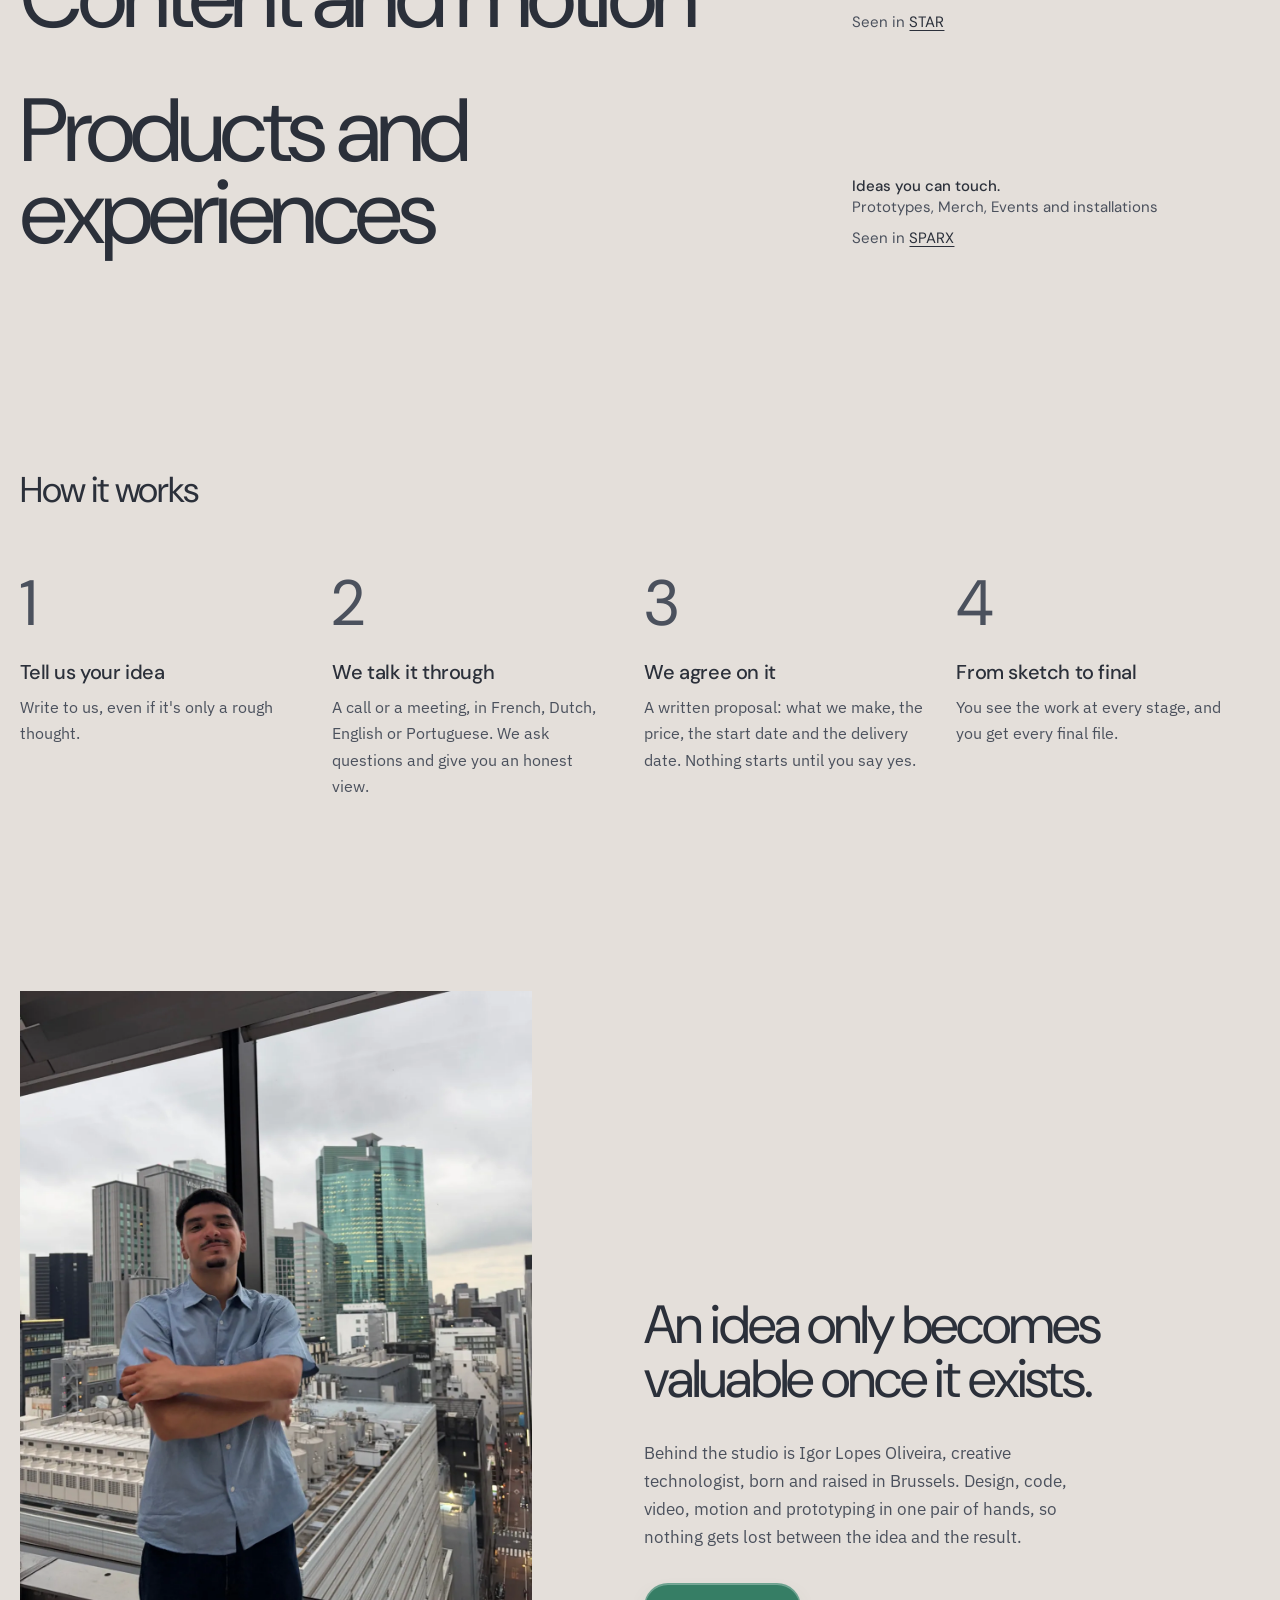
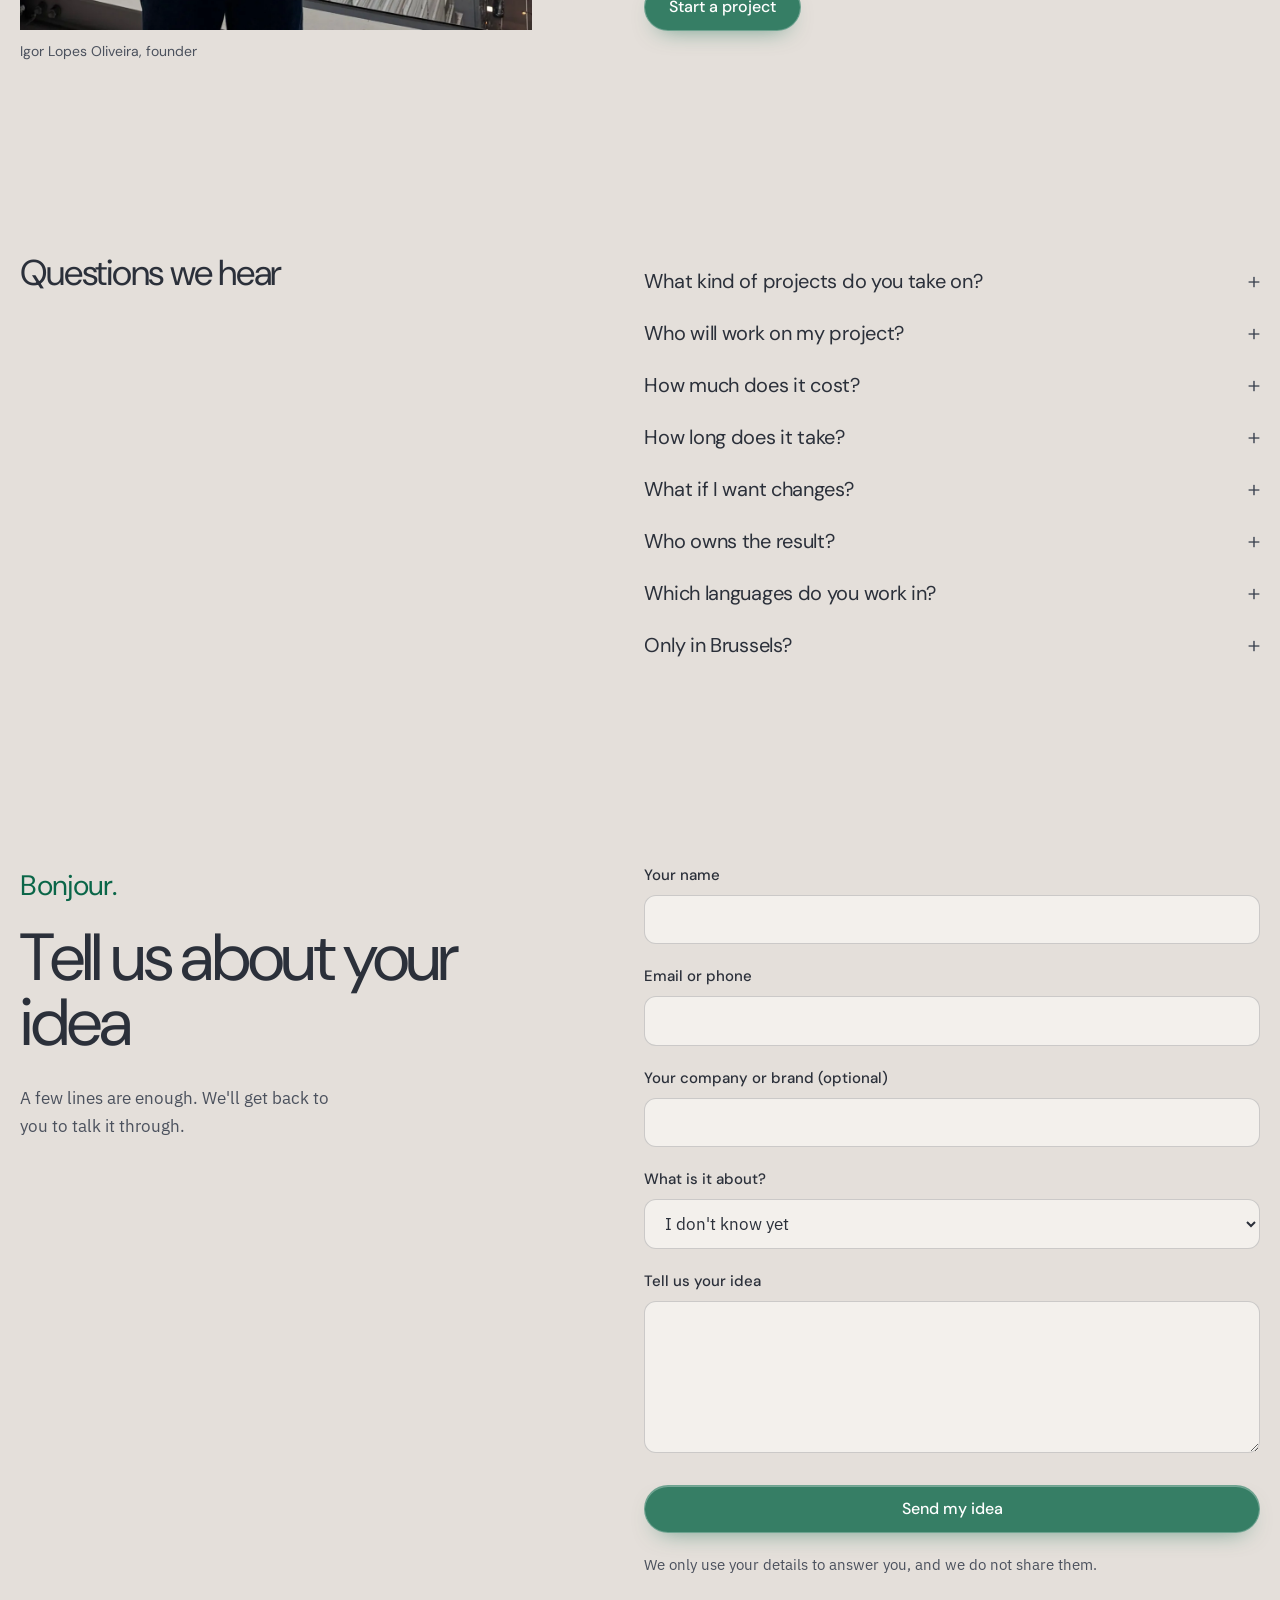
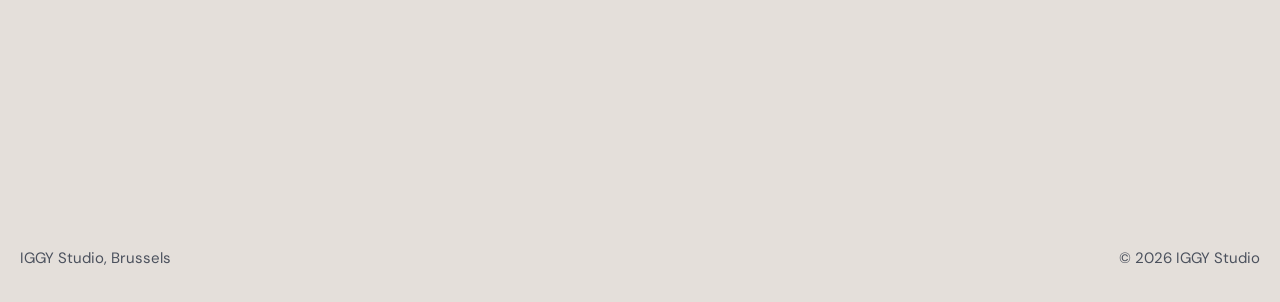
==== commit bc75d342: "Refactor STAR case study: Rearrange sections in star.html for improved layout, add new CSS styles in" ====
--- a/index.html
+++ b/index.html
@@ -25,8 +25,8 @@
     <a class="nav__logo" href="#top" aria-label="IGGY Studio">IGGY<span> Studio</span></a>
 
     <nav class="nav__links" id="nav-links" aria-label="Navigation">
+      <a href="#work" data-i18n="nav.work">Réalisations</a>
       <a href="#services" data-i18n="nav.services">Services</a>
-      <a href="#work" data-i18n="nav.work">Réalisations</a>
       <a href="#studio" data-i18n="nav.studio">Studio</a>
       <a href="#faq" data-i18n="nav.faq">Questions</a>
       <a class="btn btn--small nav__cta-mobile" href="#contact" data-i18n="nav.cta">Démarrer un projet</a>
@@ -64,190 +64,128 @@
       </div>
     </section>
 
-    <section class="section" id="services" aria-labelledby="services-title">
-      <div class="section__inner">
-        <h2 class="h2" data-reveal id="services-title" data-i18n="services.title">Ce que nous faisons</h2>
-        <div class="svc" id="svc">
-          <div class="svc__item is-active">
-            <h3 class="svc__head">
-              <button class="svc__tab" type="button" id="svc-tab-1" aria-expanded="true" aria-controls="svc-panel-1" data-i18n="s1.what">Direction créative</button>
-            </h3>
-            <div class="svc__panel" id="svc-panel-1" role="region" aria-labelledby="svc-tab-1">
-              <p class="svc__why" data-i18n="s1.why">Une idée claire, une histoire forte.</p>
-              <p class="svc__text" data-i18n="s1.text">Nous donnons forme à l'idée : le concept, l'ambiance et l'histoire, pour que tout ce que vous faites raconte la même chose.</p>
-              <ul class="svc__tags">
-                <li data-i18n="s1.tag1">Concept</li>
-                <li data-i18n="s1.tag2">Direction artistique</li>
-                <li data-i18n="s1.tag3">Campagnes</li>
-              </ul>
-            </div>
-          </div>
-          <div class="svc__item">
-            <h3 class="svc__head">
-              <button class="svc__tab" type="button" id="svc-tab-2" aria-expanded="false" aria-controls="svc-panel-2" data-i18n="s2.what">Identité de marque</button>
-            </h3>
-            <div class="svc__panel" id="svc-panel-2" role="region" aria-labelledby="svc-tab-2" hidden>
-              <p class="svc__why" data-i18n="s2.why">Une marque qu'on reconnaît.</p>
-              <p class="svc__text" data-i18n="s2.text">Logo, couleurs, typographie et ton, pensés ensemble et utilisés partout de la même façon.</p>
-              <ul class="svc__tags">
-                <li data-i18n="s2.tag1">Logo et identité</li>
-                <li data-i18n="s2.tag2">Packaging</li>
-                <li data-i18n="s2.tag3">Guide de marque</li>
-              </ul>
-            </div>
-          </div>
-          <div class="svc__item">
-            <h3 class="svc__head">
-              <button class="svc__tab" type="button" id="svc-tab-3" aria-expanded="false" aria-controls="svc-panel-3" data-i18n="s3.what">Digital</button>
-            </h3>
-            <div class="svc__panel" id="svc-panel-3" role="region" aria-labelledby="svc-tab-3" hidden>
-              <p class="svc__why" data-i18n="s3.why">Pensé pour chaque écran.</p>
-              <p class="svc__text" data-i18n="s3.text">Sites web, applications web et petits outils qui marchent sur chaque écran et vous font gagner du temps.</p>
-              <ul class="svc__tags">
-                <li data-i18n="s3.tag1">Sites web</li>
-                <li data-i18n="s3.tag2">Apps de campagne</li>
-                <li data-i18n="s3.tag3">Automatisations</li>
-              </ul>
-            </div>
-          </div>
-          <div class="svc__item">
-            <h3 class="svc__head">
-              <button class="svc__tab" type="button" id="svc-tab-4" aria-expanded="false" aria-controls="svc-panel-4" data-i18n="s4.what">Contenu et motion</button>
-            </h3>
-            <div class="svc__panel" id="svc-panel-4" role="region" aria-labelledby="svc-tab-4" hidden>
-              <p class="svc__why" data-i18n="s4.why">Votre travail, sous son meilleur jour.</p>
-              <p class="svc__text" data-i18n="s4.text">Photos, vidéos et animations qui montrent ce que vous faites, pour votre site, vos réseaux et vos campagnes.</p>
-              <ul class="svc__tags">
-                <li data-i18n="s4.tag1">Photo</li>
-                <li data-i18n="s4.tag2">Vidéo</li>
-                <li data-i18n="s4.tag3">Motion design</li>
-              </ul>
-            </div>
-          </div>
-          <div class="svc__item">
-            <h3 class="svc__head">
-              <button class="svc__tab" type="button" id="svc-tab-5" aria-expanded="false" aria-controls="svc-panel-5" data-i18n="s5.what">Produits et expériences</button>
-            </h3>
-            <div class="svc__panel" id="svc-panel-5" role="region" aria-labelledby="svc-tab-5" hidden>
-              <p class="svc__why" data-i18n="s5.why">Des idées qu'on peut toucher.</p>
-              <p class="svc__text" data-i18n="s5.text">Des objets et des moments réels : prototypes, merch, événements et installations interactives.</p>
-              <ul class="svc__tags">
-                <li data-i18n="s5.tag1">Prototypes</li>
-                <li data-i18n="s5.tag2">Merch</li>
-                <li data-i18n="s5.tag3">Événements et installations</li>
-              </ul>
-            </div>
-          </div>
-        </div>
-        <p class="svc__more" data-i18n="services.more">Vous ne savez pas où se place votre projet ? Racontez-nous l'idée, nous vous dirons comment nous pouvons aider.</p>
-      </div>
-    </section>
-
-    <section class="section section--work" id="work" aria-labelledby="work-title">
-      <div class="section__inner">
+    <section class="section" id="work" aria-labelledby="work-title">
+      <div class="sec-head">
         <h2 class="h2" data-reveal id="work-title" data-i18n="work.title">Réalisations</h2>
-        <div class="stories">
-          <article class="story">
-            <a class="story__frame" href="star.html" tabindex="-1" aria-hidden="true"><img decoding="async" src="assets/work/star_main.webp" alt="" width="960" height="720" loading="lazy"></a>
-            <div class="story__body">
-              <h3 class="story__name">STAR</h3>
-              <p class="story__where" data-i18n="star.where">Collection streetwear, Tokyo. Avec et pour YF Agency.</p>
-              <dl class="story__facts">
-                <div><dt data-i18n="case.idea">L'idée</dt><dd data-i18n="star.idea">Des croquis dans un carnet, transformés en collection.</dd></div>
-                <div><dt data-i18n="case.made">Ce que nous avons fait</dt><dd data-i18n="star.made">La doctrine de la collection, un alphabet dessiné à la main devenu police, les logos, des mockups 2D et 3D, et un film de marque tourné à Tokyo.</dd></div>
-                <div><dt data-i18n="case.result">Le résultat</dt><dd data-i18n="star.result">Une collection complète, du croquis au film.</dd></div>
-              </dl>
-              <ul class="story__tags">
-                <li data-i18n="s1.what">Direction créative</li>
-                <li data-i18n="s2.what">Identité de marque</li>
-                <li data-i18n="s4.what">Contenu et motion</li>
-              </ul>
-              <a class="btn btn--small story__link" href="star.html" data-i18n="star.link">Voir le projet</a>
-            </div>
-          </article>
-          <article class="story">
-            <div class="story__frame"><img decoding="async" src="assets/work/sparx_cover.webp" alt="SPARX" width="960" height="720" loading="lazy"></div>
-            <div class="story__body">
-              <h3 class="story__name">SPARX</h3>
-              <p class="story__where" data-i18n="sparx.where">Sac de frappe intelligent. Projet personnel.</p>
-              <dl class="story__facts">
-                <div><dt data-i18n="case.idea">L'idée</dt><dd data-i18n="sparx.idea">Aider les boxeurs sans coach à s'entraîner et à progresser.</dd></div>
-                <div><dt data-i18n="case.made">Ce que nous avons fait</dt><dd data-i18n="sparx.made">Des capteurs de pression dans le sac, une carte ESP32 et une première interface pour suivre chaque coup.</dd></div>
-                <div><dt data-i18n="case.result">Le résultat</dt><dd data-i18n="sparx.result">Un prototype qui fonctionne.</dd></div>
-              </dl>
-              <ul class="story__tags">
-                <li data-i18n="s5.what">Produits et expériences</li>
-                <li data-i18n="s3.what">Digital</li>
-              </ul>
-            </div>
-          </article>
-        </div>
-        <div class="work">
-          <article class="case">
-            <div>
-              <h3 class="case__name">Prolux &amp; Co</h3>
-              <p class="case__where" data-i18n="work.case.where">Couvreur à Zaventem</p>
-            </div>
-            <div>
-              <p class="case__text" data-i18n="work.case.text">Site en français et néerlandais, Google Ads et suivi des visites pour une nouvelle société de toiture.</p>
-              <ul class="case__stats">
-                <li><span class="case__num" data-i18n="work.case.s1.num">65</span> <span class="case__label" data-i18n="work.case.s1.label">clics depuis Google Ads en 7 jours</span></li>
-                <li><span class="case__num" data-i18n="work.case.s2.num">×3</span> <span class="case__label" data-i18n="work.case.s2.label">par rapport à la semaine précédente</span></li>
-                <li><span class="case__num" data-i18n="work.case.s3.num">1&nbsp;186</span> <span class="case__label" data-i18n="work.case.s3.label">affichages dans Google</span></li>
-              </ul>
-              <p class="case__period" data-i18n="work.case.period">Du 30 octobre au 5 novembre 2026.</p>
-            </div>
-          </article>
-          <aside class="next">
-            <h3 class="next__title" data-i18n="work.next.title">Votre idée pourrait être la prochaine.</h3>
-            <div>
-              <p class="next__text" data-i18n="work.next.text">Racontez-la-nous, même en quelques lignes.</p>
-              <a class="btn btn--ink" href="#contact" data-i18n="work.next.cta">Démarrer un projet</a>
-            </div>
-          </aside>
-        </div>
-      </div>
+      </div>
+      <div class="tiles">
+        <a class="tile" href="star.html">
+          <span class="tile__media">
+            <video autoplay muted loop playsinline preload="metadata" poster="assets/star/star-loop-poster.webp" aria-hidden="true">
+              <source src="assets/star/star-loop.mp4" type="video/mp4">
+            </video>
+          </span>
+          <span class="tile__name tile__name--star">STAR</span>
+          <span class="tile__what" data-i18n="st.tag">Direction créative, identité et film</span>
+        </a>
+        <a class="tile" href="sparx.html">
+          <span class="tile__media"><img decoding="async" src="assets/sparx/hero.webp" width="1672" height="941" alt="" loading="lazy"></span>
+          <span class="tile__name">SPARX</span>
+          <span class="tile__what" data-i18n="px.tag">Produit, application et identité</span>
+        </a>
+      </div>
+
+      <div class="proof" id="prolux">
+        <div class="proof__who">
+          <h3 class="proof__name">Prolux &amp; Co</h3>
+          <p data-i18n="work.case.where">Couvreur à Zaventem</p>
+          <p data-i18n="work.case.text">Site en français et néerlandais, Google Ads et suivi des visites pour une nouvelle société de toiture.</p>
+        </div>
+        <ul class="proof__stats">
+          <li><span class="proof__num" data-i18n="work.case.s1.num">65</span><span data-i18n="work.case.s1.label">clics depuis Google Ads en 7 jours</span></li>
+          <li><span class="proof__num" data-i18n="work.case.s2.num">×3</span><span data-i18n="work.case.s2.label">par rapport à la semaine précédente</span></li>
+          <li><span class="proof__num" data-i18n="work.case.s3.num">1&nbsp;186</span><span data-i18n="work.case.s3.label">affichages dans Google</span></li>
+        </ul>
+        <p class="proof__period" data-i18n="work.case.period">Du 30 octobre au 5 novembre 2026.</p>
+      </div>
+
       <div class="strip" id="work-strip" hidden>
         <div class="strip__track"></div>
       </div>
     </section>
 
+    <section class="section" id="services" aria-labelledby="services-title">
+      <div class="sec-head">
+        <h2 class="h2" data-reveal id="services-title" data-i18n="services.title">Ce que nous faisons</h2>
+      </div>
+      <ul class="svc-rows">
+          <li class="svc-row">
+            <h3 class="svc-row__name" data-i18n="s1.what"></h3>
+            <div class="svc-row__body">
+              <p class="svc-row__why" data-i18n="s1.why"></p>
+              <p class="svc-row__list"><span data-i18n="s1.tag1"></span>, <span data-i18n="s1.tag2"></span>, <span data-i18n="s1.tag3"></span></p>
+              <p class="svc-row__seen"><span data-i18n="svc.seen">Vu dans</span> <a href="star.html">STAR</a></p>
+            </div>
+          </li>
+          <li class="svc-row">
+            <h3 class="svc-row__name" data-i18n="s2.what"></h3>
+            <div class="svc-row__body">
+              <p class="svc-row__why" data-i18n="s2.why"></p>
+              <p class="svc-row__list"><span data-i18n="s2.tag1"></span>, <span data-i18n="s2.tag2"></span>, <span data-i18n="s2.tag3"></span></p>
+              <p class="svc-row__seen"><span data-i18n="svc.seen">Vu dans</span> <a href="star.html">STAR</a>, <a href="sparx.html">SPARX</a></p>
+            </div>
+          </li>
+          <li class="svc-row">
+            <h3 class="svc-row__name" data-i18n="s3.what"></h3>
+            <div class="svc-row__body">
+              <p class="svc-row__why" data-i18n="s3.why"></p>
+              <p class="svc-row__list"><span data-i18n="s3.tag1"></span>, <span data-i18n="s3.tag2"></span>, <span data-i18n="s3.tag3"></span></p>
+              <p class="svc-row__seen"><span data-i18n="svc.seen">Vu dans</span> <a href="#prolux">Prolux &amp; Co</a>, <a href="sparx.html">SPARX</a></p>
+            </div>
+          </li>
+          <li class="svc-row">
+            <h3 class="svc-row__name" data-i18n="s4.what"></h3>
+            <div class="svc-row__body">
+              <p class="svc-row__why" data-i18n="s4.why"></p>
+              <p class="svc-row__list"><span data-i18n="s4.tag1"></span>, <span data-i18n="s4.tag2"></span>, <span data-i18n="s4.tag3"></span></p>
+              <p class="svc-row__seen"><span data-i18n="svc.seen">Vu dans</span> <a href="star.html">STAR</a></p>
+            </div>
+          </li>
+          <li class="svc-row">
+            <h3 class="svc-row__name" data-i18n="s5.what"></h3>
+            <div class="svc-row__body">
+              <p class="svc-row__why" data-i18n="s5.why"></p>
+              <p class="svc-row__list"><span data-i18n="s5.tag1"></span>, <span data-i18n="s5.tag2"></span>, <span data-i18n="s5.tag3"></span></p>
+              <p class="svc-row__seen"><span data-i18n="svc.seen">Vu dans</span> <a href="sparx.html">SPARX</a></p>
+            </div>
+          </li>
+      </ul>
+    </section>
+
     <section class="section" id="process" aria-labelledby="process-title">
-      <div class="section__inner">
+      <div class="sec-head">
         <h2 class="h2" data-reveal id="process-title" data-i18n="process.title">Comment ça se passe</h2>
-        <ol class="steps">
-          <li class="step">
-            <h3 class="step__title" data-i18n="p1.title">Racontez-nous votre idée</h3>
-            <p class="step__text" data-i18n="p1.text">Écrivez-nous, même si ce n'est encore qu'une idée en vrac.</p>
-          </li>
-          <li class="step">
-            <h3 class="step__title" data-i18n="p2.title">Nous en parlons</h3>
-            <p class="step__text" data-i18n="p2.text">Un appel ou un rendez-vous, en français, néerlandais, anglais ou portugais. Nous posons des questions et vous donnons un avis franc.</p>
-          </li>
-          <li class="step">
-            <h3 class="step__title" data-i18n="p3.title">Nous nous mettons d'accord</h3>
-            <p class="step__text" data-i18n="p3.text">Une proposition écrite : ce que nous faisons, le prix, la date de début et la date de livraison. Rien ne démarre sans votre accord.</p>
-          </li>
-          <li class="step">
-            <h3 class="step__title" data-i18n="p4.title">Du croquis au résultat final</h3>
-            <p class="step__text" data-i18n="p4.text">Vous suivez chaque étape, et vous recevez tous les fichiers finaux.</p>
-          </li>
-        </ol>
-      </div>
+      </div>
+      <ol class="steps">
+        <li class="step">
+          <h3 class="step__title" data-i18n="p1.title">Racontez-nous votre idée</h3>
+          <p class="step__text" data-i18n="p1.text">Écrivez-nous, même si ce n'est encore qu'une idée en vrac.</p>
+        </li>
+        <li class="step">
+          <h3 class="step__title" data-i18n="p2.title">Nous en parlons</h3>
+          <p class="step__text" data-i18n="p2.text">Un appel ou un rendez-vous, en français, néerlandais, anglais ou portugais. Nous posons des questions et vous donnons un avis franc.</p>
+        </li>
+        <li class="step">
+          <h3 class="step__title" data-i18n="p3.title">Nous nous mettons d'accord</h3>
+          <p class="step__text" data-i18n="p3.text">Une proposition écrite : ce que nous faisons, le prix, la date de début et la date de livraison. Rien ne démarre sans votre accord.</p>
+        </li>
+        <li class="step">
+          <h3 class="step__title" data-i18n="p4.title">Du croquis au résultat final</h3>
+          <p class="step__text" data-i18n="p4.text">Vous suivez chaque étape, et vous recevez tous les fichiers finaux.</p>
+        </li>
+      </ol>
     </section>
 
     <section class="section" id="studio" aria-labelledby="studio-title">
-      <div class="section__inner studio">
+      <div class="studio">
         <figure class="studio__photo">
-          <div class="studio__media">
-            <img decoding="async" src="assets/igor-studio.webp" alt="Igor Lopes Oliveira" width="1200" height="1500" loading="lazy">
-          </div>
+          <img decoding="async" src="assets/igor-studio.webp" alt="Igor Lopes Oliveira" width="1200" height="1500" loading="lazy">
           <figcaption data-i18n="studio.caption">Igor Lopes Oliveira, fondateur</figcaption>
         </figure>
         <div class="studio__body">
-          <h2 class="h2" data-reveal id="studio-title" data-i18n="studio.title">Le studio</h2>
-          <p data-i18n="studio.text1">IGGY Studio existe pour une raison simple : une idée ne prend de la valeur qu'une fois qu'elle existe. Nous travaillons main dans la main avec les personnes qui la portent, du premier croquis au produit fini, et nous la voyons grandir étape par étape. Nous aimons notre métier, et cela doit se voir dans chaque détail.</p>
-          <p data-i18n="studio.text2">Derrière le studio, il y a Igor Lopes Oliveira, creative technologist, né et élevé à Bruxelles. Design, code, vidéo, motion et prototypage dans les mêmes mains : rien ne se perd entre l'idée et le résultat.</p>
+          <h2 class="visually-hidden" id="studio-title" data-i18n="studio.title">Le studio</h2>
+          <p class="studio__line" data-i18n="studio.line">Une idée ne prend de la valeur qu'une fois qu'elle existe.</p>
+          <p class="studio__text" data-i18n="studio.text2">Derrière le studio, il y a Igor Lopes Oliveira, creative technologist, né et élevé à Bruxelles. Design, code, vidéo, motion et prototypage dans les mêmes mains : rien ne se perd entre l'idée et le résultat.</p>
           <a class="btn" href="#contact" data-i18n="hero.cta">Démarrer un projet</a>
         </div>
       </div>
@@ -350,6 +288,7 @@
   <script src="js/vendor/lenis.min.js"></script>
   <script src="js/i18n.js"></script>
   <script src="js/i18n-star.js"></script>
+  <script src="js/i18n-sparx.js"></script>
   <script src="js/work.js"></script>
   <script src="js/main.js"></script>
   <script src="js/blob.js"></script>
--- a/css/styles.css
+++ b/css/styles.css
@@ -41,8 +41,9 @@
 
   --pad: clamp(1.25rem, 4vw, 4rem);
   --max: 76rem;
-  /* Left and right edge of the content column, shared by every block. */
-  --edge: max(var(--pad), calc((100vw - var(--max)) / 2));
+  /* One wide frame: the nav, the text and the pictures all start on this edge. */
+  --edge: clamp(0.75rem, 1.6vw, 1.5rem);
+  --gut: clamp(0.5rem, 0.7vw, 0.75rem);
   --space: clamp(7rem, 15vw, 13rem);
   --ease: cubic-bezier(0.2, 0.7, 0.2, 1);
 }
@@ -320,6 +321,19 @@
   margin: 0;
   pointer-events: none;
 }
+/* Smaller laptop windows: the figure shrinks with the window height and moves right,
+   so it stays clear of the headline (checked from 1280 x 728). */
+@media (min-width: 900px) and (max-width: 1399px) {
+  .hero__art {
+    right: -13vw;
+    width: min(150vw, 1180px, 138svh);
+  }
+}
+@media (min-width: 900px) and (max-width: 1199px) {
+  .hero__art { right: -18vw; }
+  .hero__title { --title-size: 6.2vw; }
+}
+
 .hero__art img {
   display: block;
   width: 100%;
@@ -401,15 +415,12 @@
   scroll-margin-top: calc(5.5rem - var(--space));
 }
 
-.section__inner {
-  max-width: var(--max);
-  margin-inline: auto;
-}
+.section__inner { width: 100%; }
 
 .h2 {
   margin: 0;
   font-family: var(--display);
-  font-size: clamp(2.25rem, 4.8vw, 4.25rem);
+  font-size: clamp(1.75rem, 2.8vw, 2.75rem);
   font-weight: 400;
   line-height: 1;
   letter-spacing: -0.035em;
@@ -428,313 +439,144 @@
   transform: none;
 }
 
-/* ---------- What we do: one service in focus ---------- */
-
-.svc {
-  display: grid;
-  grid-template-columns: minmax(0, 5fr) minmax(0, 6fr);
-  column-gap: clamp(3rem, 7vw, 7rem);
-  margin-top: clamp(3.5rem, 7vw, 6rem);
-}
-
-.svc__item { display: contents; }
-
-.svc__head {
-  grid-column: 1;
-  margin: 0;
-  border-top: 1px solid var(--line);
-}
-.svc__item:nth-child(1) .svc__head { grid-row: 1; }
-.svc__item:nth-child(2) .svc__head { grid-row: 2; }
-.svc__item:nth-child(3) .svc__head { grid-row: 3; }
-.svc__item:nth-child(4) .svc__head { grid-row: 4; }
-.svc__item:nth-child(5) .svc__head { grid-row: 5; border-bottom: 1px solid var(--line); }
-
-.svc__tab {
-  display: flex;
-  align-items: center;
-  justify-content: space-between;
-  gap: 1rem;
-  width: 100%;
-  padding: 1.5rem 0;
-  border: 0;
-  background: none;
-  color: #5F646E; /* stays above 3:1 even where the green shape tints the grey */
-  font-family: var(--display);
-  font-size: clamp(1.9rem, 3.4vw, 3rem);
-  font-weight: 400;
-  line-height: 1.05;
-  letter-spacing: -0.04em;
-  text-align: left;
-  cursor: pointer;
-  transition: color 200ms ease;
-}
-.svc__tab:hover { color: var(--ink); }
-
-.svc__tab::after {
-  content: "";
-  flex: none;
-  width: 0.7rem;
-  height: 0.7rem;
-  border: 1px solid var(--ink-soft);
-  border-radius: 50%;
-  transition: background-color 250ms ease, border-color 250ms ease, transform 250ms var(--ease);
-}
-
-.svc__item.is-active .svc__tab { color: var(--ink); }
-.svc__item.is-active .svc__tab::after {
-  background: var(--green);
-  border-color: var(--green);
-  transform: scale(1.3);
-}
-
-.svc__panel {
-  grid-column: 2;
-  grid-row: 1 / span 5;
-  display: flex;
-  flex-direction: column;
-  padding: clamp(2rem, 3.5vw, 3rem);
-  background: var(--glass-light);
-  border: 1px solid var(--glass-edge);
-  border-radius: 1.5rem;
-  -webkit-backdrop-filter: blur(14px);
-  backdrop-filter: blur(14px);
-  animation: panel-in 0.45s var(--ease) both;
-}
-.svc__panel[hidden] { display: none; }
-
-.svc__why {
-  max-width: 18ch;
-  margin: 0;
-  font-family: var(--display);
-  font-size: clamp(1.75rem, 2.8vw, 2.5rem);
-  font-weight: 400;
-  line-height: 1.1;
-  letter-spacing: -0.035em;
-}
-
-.svc__text {
-  max-width: 40ch;
-  margin: 1.5rem 0 0;
-  color: var(--ink-soft);
-}
-
-.svc__tags {
-  display: flex;
-  flex-wrap: wrap;
-  gap: 0.5rem;
-  margin: auto 0 0;
-  padding: 2.5rem 0 0;
-  list-style: none;
-}
-.svc__tags li {
-  padding: 0.4rem 0.9rem;
-  border: 1px solid var(--line);
-  border-radius: 999px;
-  font-family: var(--display);
-  font-size: 0.9375rem;
-}
-
-.svc__more {
-  max-width: 52ch;
-  margin: 2.5rem 0 0;
-  color: var(--ink-soft);
-}
-
-@keyframes panel-in {
-  from { opacity: 0; transform: translateY(8px); }
-  to { opacity: 1; transform: none; }
-}
-
-@media (max-width: 899px) {
-  .svc { display: block; }
-  .svc__item { display: block; }
-  .svc__head { border-bottom: 0; }
-  .svc__item:last-child { border-bottom: 1px solid var(--line); }
-  .svc__item:nth-child(5) .svc__head { border-bottom: 0; }
-  .svc__tab { padding: 1.25rem 0; }
-  .svc__panel {
-    padding: 0 0 2rem;
-    background: none;
-    border: 0;
-    border-radius: 0;
-    -webkit-backdrop-filter: none;
-    backdrop-filter: none;
-  }
-  .svc__tags { padding-top: 1.5rem; }
-}
-
-/* ---------- Work ---------- */
-
-/* STAR and SPARX: picture, then the idea, what was made and the result. */
-.stories {
+/* Section heading: small, on the left edge, like a caption for what follows. */
+.sec-head { margin-bottom: clamp(2.5rem, 5vw, 4.5rem); }
+
+.visually-hidden {
+  position: absolute;
+  width: 1px;
+  height: 1px;
+  overflow: hidden;
+  clip-path: inset(50%);
+  white-space: nowrap;
+}
+
+/* ---------- Work: the two cases as big tiles, the whole tile is the link ---------- */
+
+.tiles {
   display: grid;
   grid-template-columns: repeat(2, minmax(0, 1fr));
-  gap: clamp(2rem, 4vw, 3.5rem);
-  margin-top: clamp(3.5rem, 7vw, 6rem);
-}
-.story { margin: 0; }
-.story__frame {
-  isolation: isolate;
+  gap: var(--gut);
+}
+.tile {
+  display: grid;
+  grid-template-columns: auto 1fr;
+  align-items: baseline;
+  gap: 0.25rem 1rem;
+  color: inherit;
+  text-decoration: none;
+}
+.tile__media {
+  grid-column: 1 / -1;
+  display: block;
   aspect-ratio: 4 / 3;
   overflow: hidden;
-  background: var(--grey);
-  border-radius: 1.5rem;
-}
-.story__frame img {
+  margin-bottom: 0.9rem;
+  background: #0E0F11;
+}
+.tile__media img,
+.tile__media video {
   display: block;
   width: 100%;
   height: 100%;
   object-fit: cover;
-  filter: grayscale(1) contrast(1.05);
-  mix-blend-mode: multiply;
-  transition: filter 400ms ease;
-}
-.story:hover .story__frame img { filter: none; }
-.story__body { padding-top: 1.5rem; }
-.story__name {
-  margin: 0;
-  font-family: var(--display);
-  font-size: clamp(2rem, 3.4vw, 3rem);
+  transform: scale(1.001);
+  transition: transform 900ms var(--ease);
+}
+.tile:hover .tile__media img,
+.tile:hover .tile__media video,
+.tile:focus-visible .tile__media img,
+.tile:focus-visible .tile__media video { transform: scale(1.04); }
+.tile__name {
+  font-family: var(--display);
+  font-size: clamp(1.75rem, 2.6vw, 2.5rem);
   font-weight: 400;
   line-height: 1;
   letter-spacing: -0.04em;
 }
-.story__where { margin: 0.5rem 0 0; color: var(--ink-soft); }
-.story__facts { margin: 1.75rem 0 0; }
-.story__facts div {
+.tile__name--star { font-family: "STAR", var(--display); letter-spacing: -0.02em; }
+.tile__what {
+  justify-self: end;
+  color: var(--ink-soft);
+  font-family: var(--display);
+  font-size: 0.9375rem;
+}
+
+@font-face {
+  font-family: "STAR";
+  src: url("../assets/fonts/star-alphabet.woff2") format("woff2");
+  font-display: swap;
+}
+
+/* Prolux & Co: the proof is the numbers, no box around them */
+.proof {
   display: grid;
-  grid-template-columns: 9.5rem minmax(0, 1fr);
-  gap: 1rem;
-  padding: 0.9rem 0;
-  border-top: 1px solid var(--line);
-}
-.story__facts dt {
-  font-family: var(--display);
-  font-size: 0.9375rem;
-  font-weight: 500;
-}
-.story__facts dd { margin: 0; max-width: 46ch; color: var(--ink-soft); }
-.story__tags {
-  display: flex;
-  flex-wrap: wrap;
-  gap: 0.5rem;
-  margin: 1.25rem 0 0;
-  padding: 0;
-  list-style: none;
-}
-.story__frame { display: block; }
-.story__link { margin-top: 1.5rem; }
-.story__tags li {
-  padding: 0.35rem 0.85rem;
-  border: 1px solid var(--line);
-  border-radius: 999px;
-  font-family: var(--display);
-  font-size: 0.875rem;
-}
-@media (max-width: 799px) {
-  .stories { grid-template-columns: 1fr; }
-}
-@media (max-width: 479px) {
-  .story__facts div { grid-template-columns: 1fr; gap: 0.25rem; }
-}
-
-.work {
-  display: grid;
-  grid-template-columns: minmax(0, 1.6fr) minmax(0, 1fr);
-  gap: 1.5rem;
-  margin-top: clamp(2rem, 4vw, 3.5rem);
-}
-
-.case,
-.next {
-  display: flex;
-  flex-direction: column;
-  justify-content: space-between;
-  gap: 3rem;
-  min-height: 28rem;
-  padding: clamp(1.75rem, 3.5vw, 3rem);
-  border-radius: 1.5rem;
-}
-
-.case {
-  background: var(--ink);
-  color: var(--grey);
-  --focus: var(--grey);
-}
-
-.case__name {
-  margin: 0;
-  font-family: var(--display);
-  font-size: clamp(2.75rem, 6vw, 5.5rem);
-  font-weight: 400;
-  line-height: 0.95;
-  letter-spacing: -0.05em;
-}
-.case__where { margin: 0.75rem 0 0; color: var(--on-ink-soft); }
-.case__text { max-width: 42ch; margin: 0 0 1rem; }
-.case__stats {
-  display: grid;
-  grid-template-columns: repeat(3, minmax(0, 1fr));
-  gap: 1.5rem;
-  margin: 2rem 0 0;
-  padding: 1.5rem 0 0;
-  border-top: 1px solid rgba(228, 223, 218, 0.2);
-  list-style: none;
-}
-.case__stats li { display: flex; flex-direction: column; gap: 0.35rem; }
-.case__num {
-  word-spacing: 0.12em;
-  font-family: var(--display);
-  font-size: clamp(2rem, 3.4vw, 3rem);
+  grid-template-columns: repeat(12, minmax(0, 1fr));
+  gap: 2rem var(--gut);
+  align-items: end;
+  margin-top: clamp(5rem, 10vw, 9rem);
+}
+.proof__who { grid-column: 1 / span 4; }
+.proof__name {
+  margin: 0 0 0.75rem;
+  font-family: var(--display);
+  font-size: clamp(1.75rem, 2.6vw, 2.5rem);
   font-weight: 400;
   line-height: 1;
   letter-spacing: -0.04em;
 }
-.case__label {
-  max-width: 16ch;
-  color: var(--on-ink-soft);
+.proof__who p { max-width: 34ch; margin: 0.25rem 0 0; color: var(--ink-soft); }
+.proof__stats {
+  grid-column: 6 / -1;
+  display: grid;
+  grid-template-columns: repeat(3, minmax(0, 1fr));
+  gap: var(--gut);
+  margin: 0;
+  padding: 0;
+  list-style: none;
+}
+.proof__stats li {
+  display: flex;
+  flex-direction: column;
+  gap: 0.6rem;
+  color: var(--ink-soft);
+  font-family: var(--display);
   font-size: 0.9375rem;
-  line-height: 1.4;
-}
-.case__period {
-  margin: 1.25rem 0 0;
-  color: var(--on-ink-soft);
+  line-height: 1.35;
+}
+.proof__num {
+  color: var(--ink);
+  font-size: clamp(3.5rem, 7.5vw, 7.5rem);
+  font-weight: 400;
+  line-height: 0.9;
+  letter-spacing: -0.05em;
+  word-spacing: 0.08em;
+}
+.proof__period {
+  grid-column: 6 / -1;
+  margin: 0;
+  color: var(--ink-soft);
   font-size: 0.875rem;
 }
+
+@media (max-width: 899px) {
+  .proof__who,
+  .proof__stats,
+  .proof__period { grid-column: 1 / -1; }
+}
 @media (max-width: 599px) {
-  .case__stats { grid-template-columns: 1fr; gap: 1rem; }
-}
-
-.next {
-  background: var(--glass-light);
-  border: 1px solid var(--glass-edge);
-}
-.next__title {
-  margin: 0;
-  font-family: var(--display);
-  font-size: clamp(1.6rem, 2.6vw, 2.25rem);
-  font-weight: 400;
-  line-height: 1.1;
-  letter-spacing: -0.035em;
-}
-.next__text { margin: 0 0 1.25rem; color: var(--ink-soft); }
-
-@media (max-width: 799px) {
-  .work { grid-template-columns: 1fr; }
-  .case, .next { min-height: 0; }
-}
-
-/* Moving strip of work pictures (shown once js/work.js lists pictures) */
+  .tiles { grid-template-columns: 1fr; gap: 2.5rem; }
+  .proof__stats { grid-template-columns: 1fr; gap: 1.75rem; }
+}
+
+/* Moving strip of the other projects (shown once js/work.js lists pictures) */
 
 .strip {
-  margin: clamp(2.5rem, 5vw, 4rem) calc(-1 * var(--edge)) 0;
+  margin: clamp(5rem, 10vw, 9rem) calc(-1 * var(--edge)) 0;
   overflow-x: auto;
   overflow-y: hidden;
   overscroll-behavior-x: contain;
   scrollbar-width: none;
-  -webkit-mask-image: linear-gradient(to right, transparent, #000 8%, #000 92%, transparent);
-  mask-image: linear-gradient(to right, transparent, #000 8%, #000 92%, transparent);
 }
 .strip::-webkit-scrollbar { display: none; }
 .strip[hidden] { display: none; }
@@ -744,21 +586,19 @@
 }
 .strip__set {
   display: flex;
-  gap: 1.5rem;
-  padding-right: 1.5rem;
+  gap: var(--gut);
+  padding-right: var(--gut);
 }
 .shot { margin: 0; flex: none; }
 
-/* Every picture gets the same frame and the same black and white treatment,
-   tinted to the Dust Grey of the page, so the set reads as one series.
+/* One frame and one black and white treatment, so the set reads as one series.
    Colour comes back on hover. */
 .shot__frame {
   isolation: isolate;
-  width: clamp(16rem, 26vw, 24rem);
+  width: clamp(15rem, 24vw, 22rem);
   aspect-ratio: 4 / 3;
   overflow: hidden;
   background: var(--grey);
-  border-radius: 1rem;
 }
 .shot__frame img {
   display: block;
@@ -773,136 +613,170 @@
 
 .shot figcaption {
   display: flex;
-  flex-direction: column;
-  margin-top: 0.75rem;
-  font-family: var(--display);
+  justify-content: space-between;
+  gap: 1rem;
+  margin-top: 0.6rem;
+  font-family: var(--display);
+  font-size: 0.875rem;
   line-height: 1.3;
 }
-.shot__name { font-size: 1rem; }
-.shot__type { font-size: 0.875rem; color: var(--ink-soft); }
+.shot__type { color: var(--ink-soft); }
+
+/* ---------- What we do: the five services as giant type ---------- */
+
+.svc-rows {
+  margin: 0;
+  padding: 0;
+  list-style: none;
+}
+.svc-row {
+  display: grid;
+  grid-template-columns: repeat(12, minmax(0, 1fr));
+  gap: 1rem var(--gut);
+  align-items: end;
+  padding: clamp(1rem, 2vw, 1.75rem) 0;
+  transition: opacity 400ms ease;
+}
+/* Pointing at one service quiets the others. */
+@media (hover: hover) {
+  .svc-rows:hover .svc-row:not(:hover) { opacity: 0.35; }
+}
+.svc-row__name {
+  grid-column: 1 / span 8;
+  margin: 0;
+  font-family: var(--display);
+  font-size: clamp(2.5rem, 7vw, 7.5rem);
+  font-weight: 400;
+  line-height: 0.92;
+  letter-spacing: -0.05em;
+}
+.svc-row__body {
+  grid-column: 9 / -1;
+  padding-bottom: 0.4em;
+  font-family: var(--display);
+  font-size: 0.9375rem;
+  line-height: 1.4;
+}
+.svc-row__body p { margin: 0; }
+.svc-row__why { color: var(--ink); font-weight: 500; }
+.svc-row__list { color: var(--ink-soft); }
+.svc-row__seen { margin-top: 0.6rem !important; color: var(--ink-soft); }
+.svc-row__seen a { color: var(--ink); text-underline-offset: 0.2em; }
+
+@media (max-width: 899px) {
+  .svc-row__name,
+  .svc-row__body { grid-column: 1 / -1; }
+  .svc-row { padding: 1.25rem 0 1.75rem; }
+}
 
 /* ---------- Process: four steps, a real sequence ---------- */
 
 .steps {
   display: grid;
   grid-template-columns: repeat(4, minmax(0, 1fr));
-  gap: clamp(2.5rem, 5vw, 5rem);
-  margin: clamp(3.5rem, 7vw, 6rem) 0 0;
+  gap: clamp(2rem, 4vw, 4rem) var(--gut);
+  margin: 0;
   padding: 0;
   list-style: none;
   counter-reset: step;
 }
-
-.step {
-  counter-increment: step;
-  padding-top: 1.5rem;
-  border-top: 1px solid var(--line);
-}
+.step { counter-increment: step; padding-right: 1.5rem; }
 .step::before {
   content: counter(step);
   display: block;
-  margin-bottom: 2rem;
-  font-family: var(--display);
-  font-size: 1rem;
+  margin-bottom: 1.5rem;
   color: var(--ink-soft);
+  font-family: var(--display);
+  font-size: clamp(3rem, 5vw, 4.5rem);
+  font-weight: 400;
+  line-height: 1;
+  letter-spacing: -0.05em;
 }
 .step__title {
-  margin: 0 0 0.75rem;
-  font-family: var(--display);
-  font-size: 1.5rem;
+  margin: 0 0 0.6rem;
+  font-family: var(--display);
+  font-size: 1.25rem;
   font-weight: 500;
-  line-height: 1.15;
-  letter-spacing: -0.025em;
-}
-.step__text { max-width: 32ch; margin: 0; color: var(--ink-soft); }
+  line-height: 1.2;
+  letter-spacing: -0.02em;
+}
+.step__text { max-width: 32ch; margin: 0; color: var(--ink-soft); font-size: 1rem; }
 
 @media (max-width: 1099px) {
   .steps { grid-template-columns: repeat(2, minmax(0, 1fr)); }
 }
-@media (max-width: 799px) {
+@media (max-width: 599px) {
   .steps { grid-template-columns: 1fr; }
 }
 
-/* ---------- Studio ---------- */
+/* ---------- Studio: the photo and one sentence ---------- */
 
 .studio {
   display: grid;
-  grid-template-columns: minmax(0, 5fr) minmax(0, 6fr);
-  gap: clamp(2.5rem, 8vw, 8rem);
-  align-items: center;
-}
-
-.studio__photo { margin: 0; }
-
-.studio__media {
-  isolation: isolate;
-  position: relative;
+  grid-template-columns: repeat(12, minmax(0, 1fr));
+  gap: 2.5rem var(--gut);
+  align-items: end;
+}
+/* The photo always fits on the screen: its width follows the window height (4:5). */
+.studio__photo {
+  grid-column: 1 / span 5;
+  width: min(100%, calc((100svh - 9rem) * 0.8));
+  margin: 0;
+}
+.studio__photo img {
+  display: block;
+  width: 100%;
+  height: auto;
   aspect-ratio: 4 / 5;
-  overflow: hidden;
-  background: #D6D0CA;
-  border-radius: 1.5rem;
-}
-.studio__ph {
-  position: absolute;
-  inset: 0;
-  display: grid;
-  place-items: center;
-  font-family: var(--display);
-  font-size: clamp(4rem, 10vw, 8rem);
+  object-fit: cover;
+}
+.studio__photo figcaption {
+  margin-top: 0.6rem;
+  color: var(--ink-soft);
+  font-family: var(--display);
+  font-size: 0.875rem;
+}
+.studio__body { grid-column: 7 / -1; padding-bottom: 2rem; }
+.studio__line {
+  margin: 0;
+  font-family: var(--display);
+  font-size: clamp(2rem, 4.2vw, 4.25rem);
   font-weight: 400;
-  letter-spacing: -0.06em;
-  color: var(--ink-soft);
-}
-/* Same treatment as the work pictures: black and white on Dust Grey, colour on hover. */
-.studio__media img {
-  position: absolute;
-  inset: 0;
-  width: 100%;
-  height: 100%;
-  object-fit: cover;
-  filter: grayscale(1) contrast(1.05);
-  mix-blend-mode: multiply;
-  transition: filter 400ms ease;
-}
-.studio__photo:hover .studio__media img { filter: none; }
-
-.studio__photo figcaption {
-  margin-top: 0.75rem;
-  color: var(--ink-soft);
-  font-size: 0.9375rem;
-}
-
-.studio__body p { max-width: 48ch; margin: 1.75rem 0 0; }
-.studio__body .btn { margin-top: 2.5rem; }
+  line-height: 1;
+  letter-spacing: -0.04em;
+  text-wrap: balance;
+}
+.studio__text { max-width: 44ch; margin: 2rem 0 0; color: var(--ink-soft); }
+.studio__body .btn { margin-top: 2rem; }
 
 @media (max-width: 799px) {
-  .studio { grid-template-columns: 1fr; }
-  .studio__media { max-width: 26rem; }
-}
-
-/* ---------- FAQ ---------- */
+  .studio__photo,
+  .studio__body { grid-column: 1 / -1; }
+  .studio__body { padding-bottom: 0; }
+}
+
+/* ---------- FAQ: space between the questions, no lines ---------- */
 
 .faq {
   display: grid;
-  grid-template-columns: minmax(0, 4fr) minmax(0, 7fr);
-  gap: clamp(2.5rem, 8vw, 8rem);
+  grid-template-columns: repeat(12, minmax(0, 1fr));
+  gap: 2rem var(--gut);
   align-items: start;
 }
-
-.faq__list details { border-bottom: 1px solid var(--line); }
-.faq__list details:first-child { border-top: 1px solid var(--line); }
+.faq > .h2 { grid-column: 1 / span 5; }
+.faq__list { grid-column: 7 / -1; }
 
 .faq__list summary {
   display: flex;
   align-items: center;
   justify-content: space-between;
   gap: 1rem;
-  min-height: 3.75rem;
-  padding: 1.1rem 0;
-  font-family: var(--display);
-  font-size: 1.1875rem;
+  min-height: 3.25rem;
+  padding: 0.6rem 0;
+  font-family: var(--display);
+  font-size: 1.25rem;
   line-height: 1.3;
-  letter-spacing: -0.01em;
+  letter-spacing: -0.015em;
   cursor: pointer;
   list-style: none;
 }
@@ -910,20 +784,21 @@
 .faq__list summary::after {
   content: "+";
   flex: none;
+  color: var(--ink-soft);
   font-size: 1.5rem;
   font-weight: 300;
   line-height: 1;
 }
 .faq__list details[open] summary::after { content: "\2212"; }
-
 .faq__list details p {
   max-width: 54ch;
-  margin: 0 0 1.5rem;
+  margin: 0 0 1.25rem;
   color: var(--ink-soft);
 }
 
 @media (max-width: 799px) {
-  .faq { grid-template-columns: 1fr; }
+  .faq > .h2,
+  .faq__list { grid-column: 1 / -1; }
 }
 
 /* ---------- Contact ---------- */
@@ -932,9 +807,16 @@
 
 .contact {
   display: grid;
-  grid-template-columns: minmax(0, 5fr) minmax(0, 6fr);
-  gap: clamp(2.5rem, 8vw, 8rem);
+  grid-template-columns: repeat(12, minmax(0, 1fr));
+  gap: 2.5rem var(--gut);
   align-items: start;
+}
+.contact__intro { grid-column: 1 / span 5; }
+.contact .form { grid-column: 7 / -1; }
+.contact .h2 {
+  font-size: clamp(2.5rem, 5.2vw, 5.25rem);
+  line-height: 0.98;
+  letter-spacing: -0.04em;
 }
 .contact__intro p { max-width: 34ch; margin: 1.75rem 0 0; color: var(--ink-soft); }
 
@@ -1007,7 +889,8 @@
 }
 
 @media (max-width: 799px) {
-  .contact { grid-template-columns: 1fr; }
+  .contact__intro,
+  .contact .form { grid-column: 1 / -1; }
 }
 
 /* ---------- Footer ---------- */
@@ -1018,7 +901,6 @@
   justify-content: space-between;
   gap: 0.5rem 2rem;
   padding: 2rem var(--edge);
-  border-top: 1px solid var(--line);
   color: var(--ink-soft);
   font-family: var(--display);
   font-size: 0.9375rem;
@@ -1032,7 +914,6 @@
   .ambient__blob,
   .hero__art img,
   .hero__title .line,
-  .svc__panel,
   .strip__track { animation: none; }
   [data-reveal] .w {
     opacity: 1;
@@ -1041,13 +922,12 @@
   }
   .strip { overflow-x: auto; }
   .shot__frame img,
-  .studio__media img { transition: none; }
+  .tile__media img,
+  .tile__media video,
+  .svc-row { transition: none; }
   .btn,
-  .svc__tab,
-  .svc__tab::after,
   .hello__word,
   .field input,
   .field select,
-  .field textarea,
-  .story__frame img { transition: none; }
-}
+  .field textarea { transition: none; }
+}
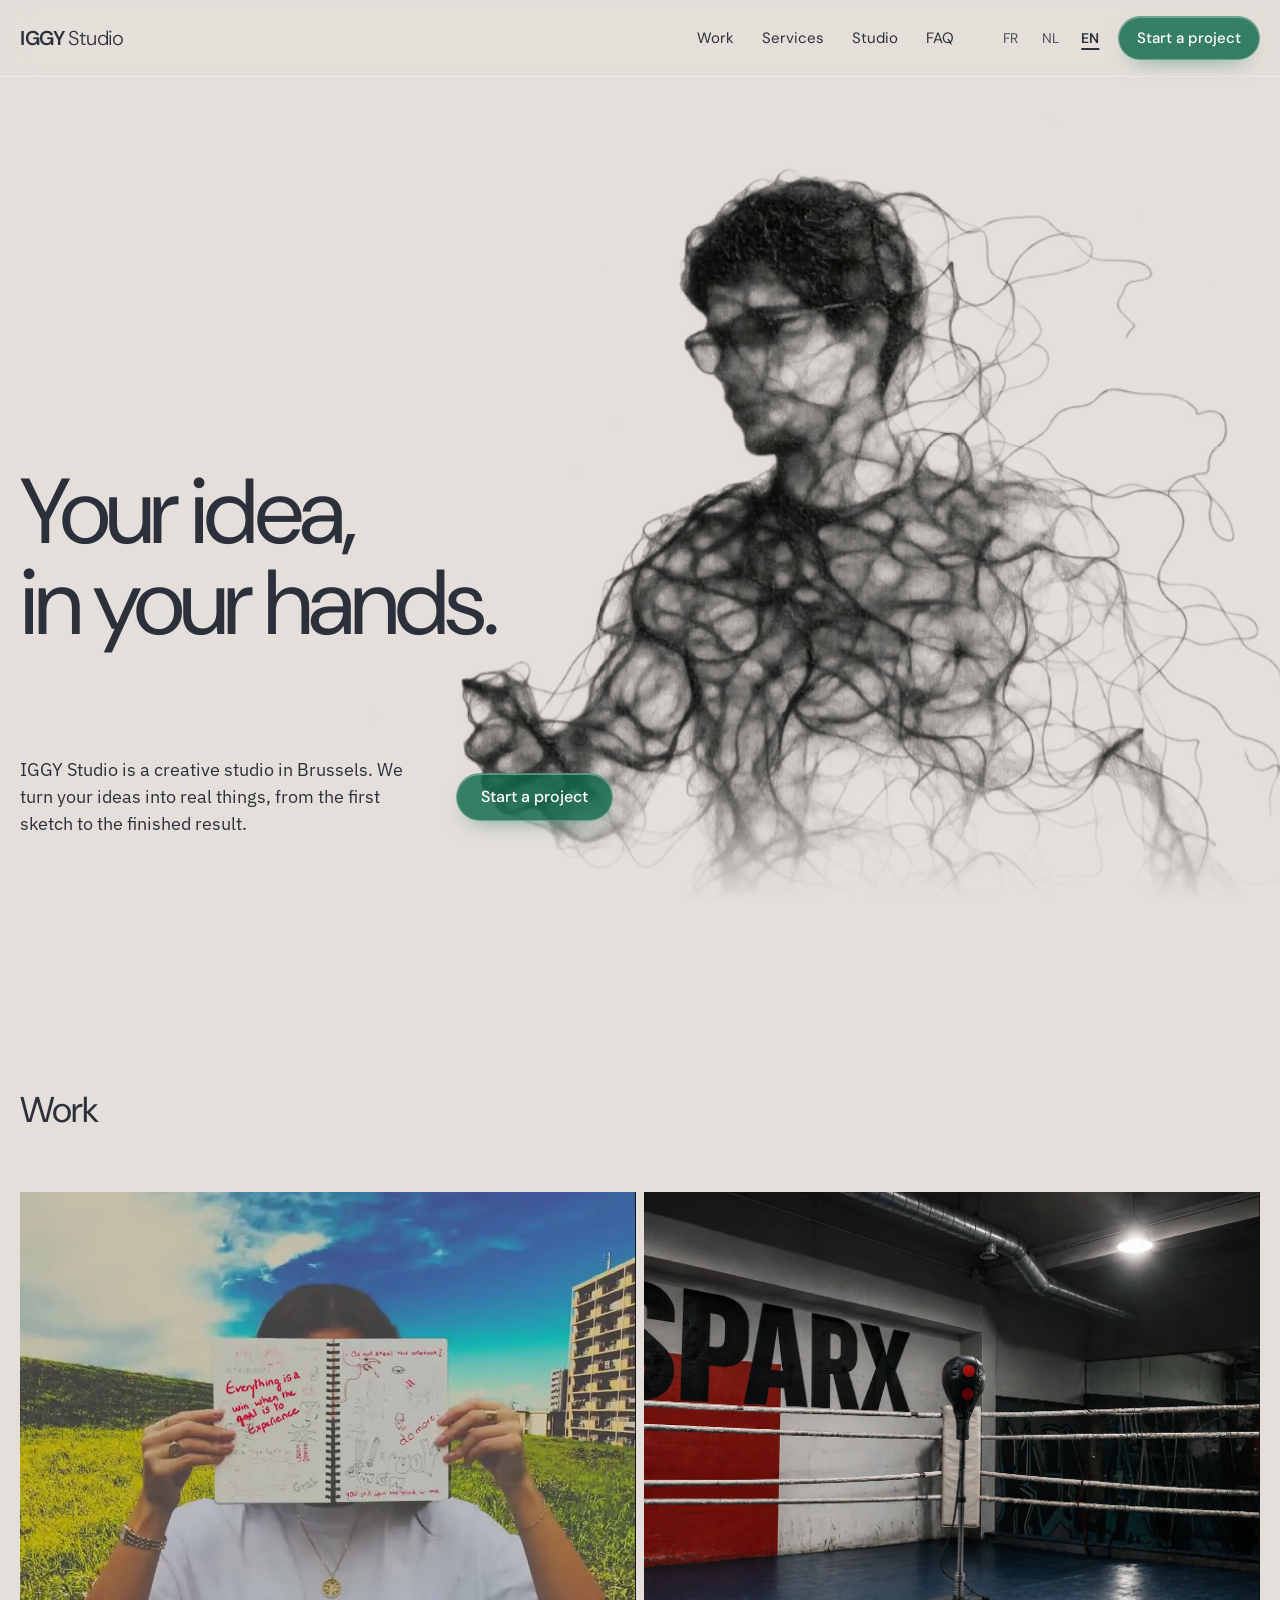
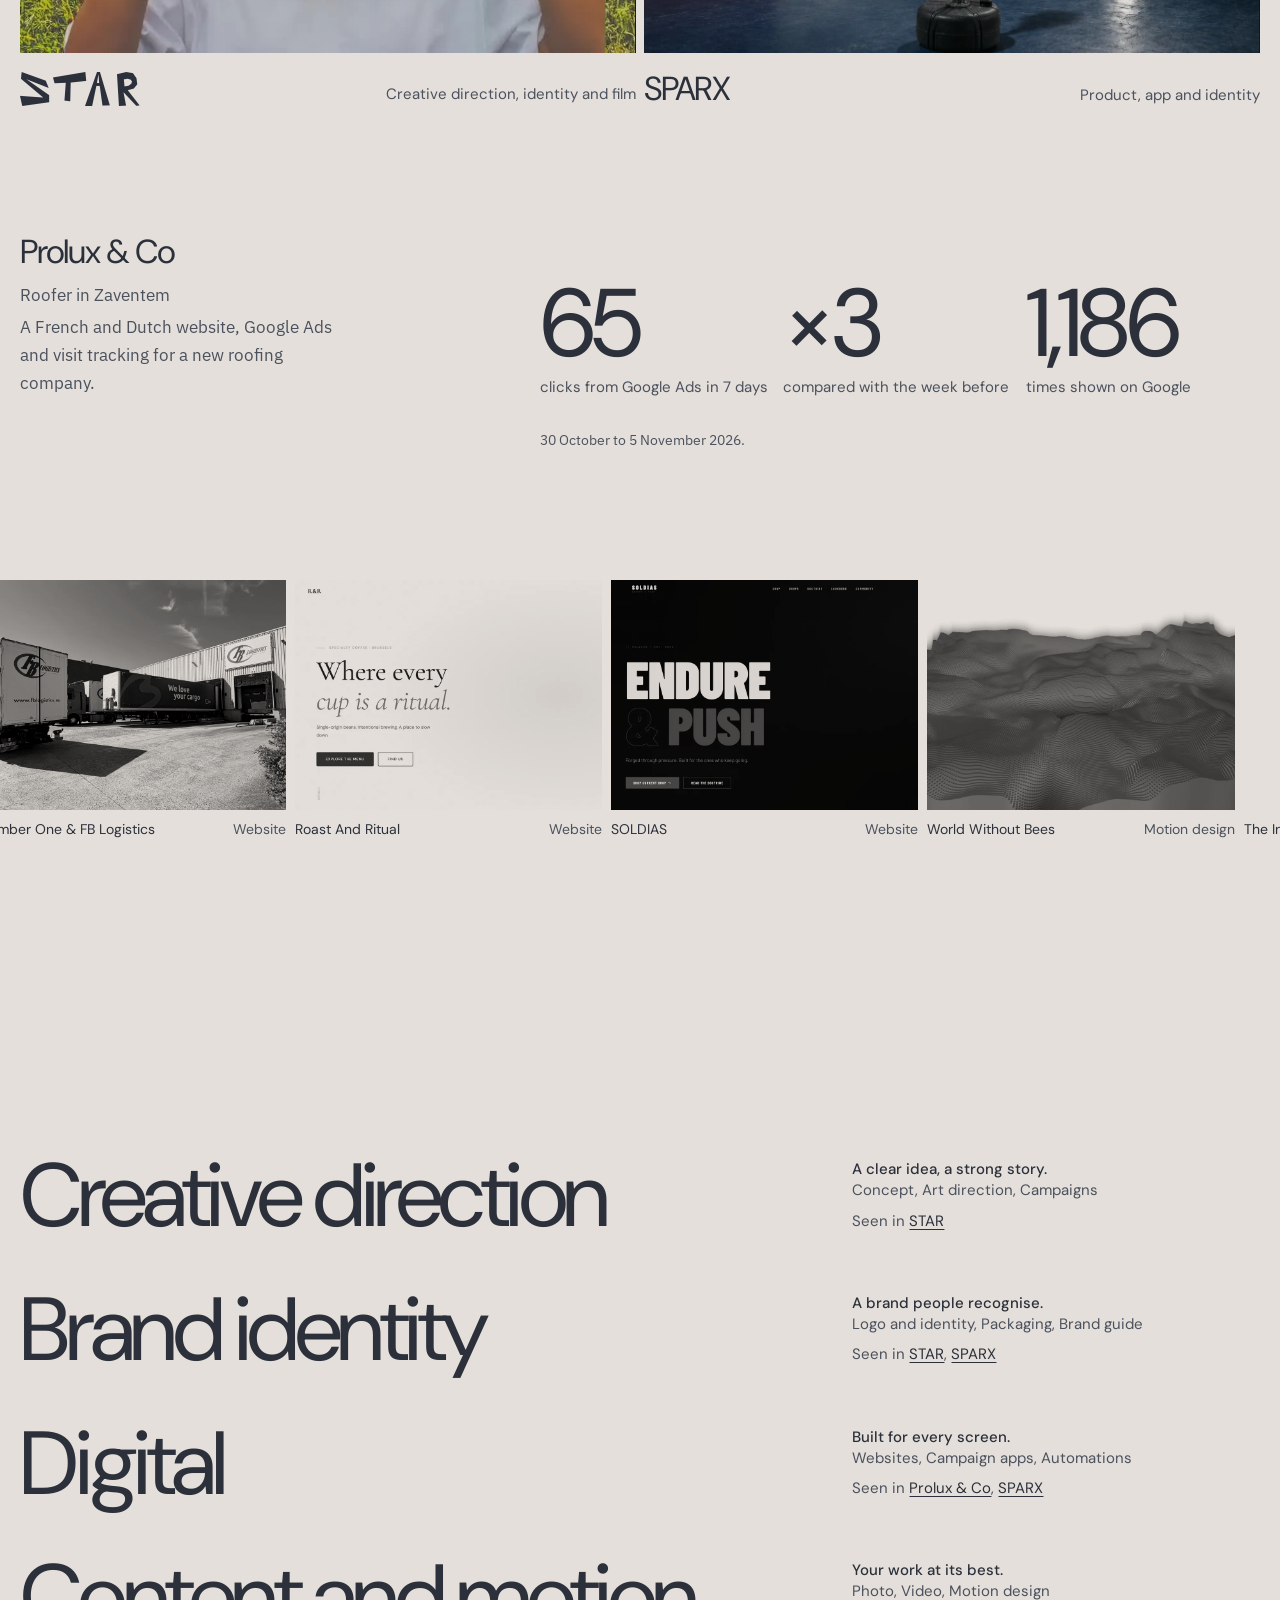
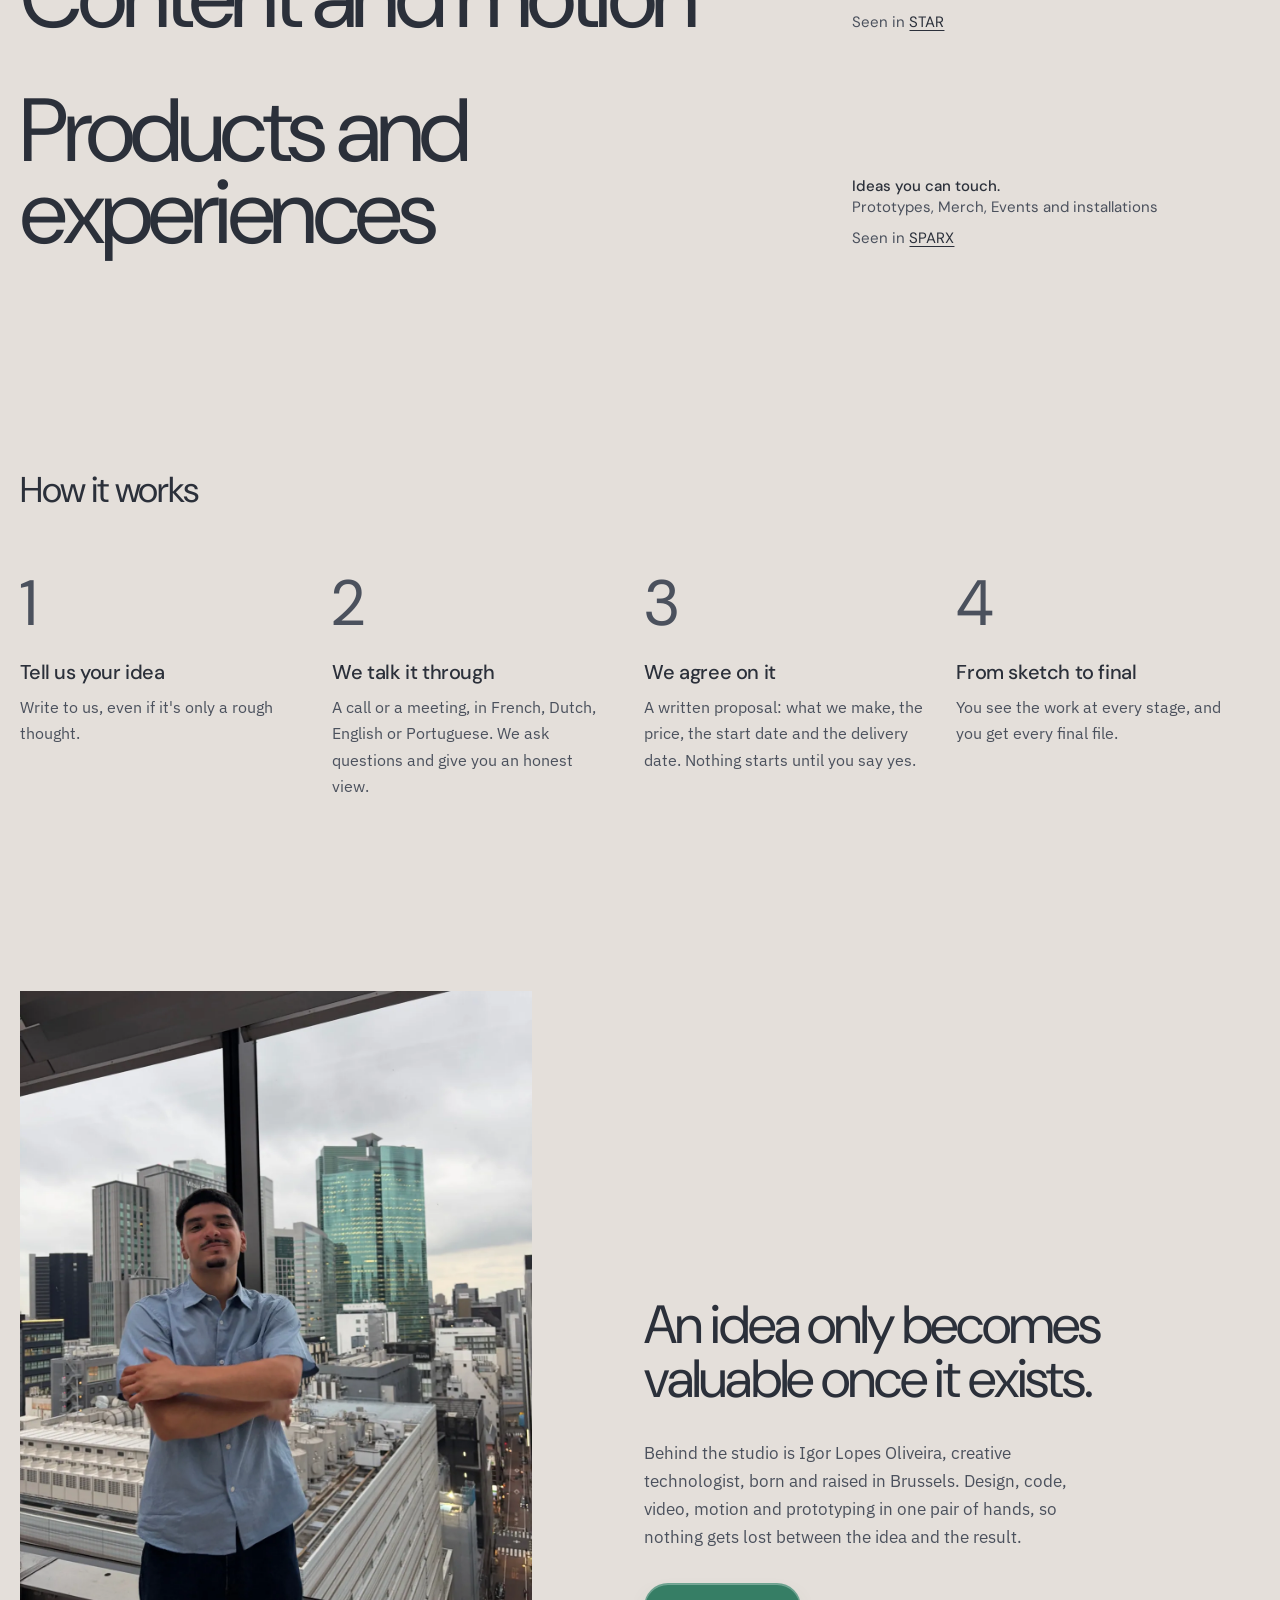
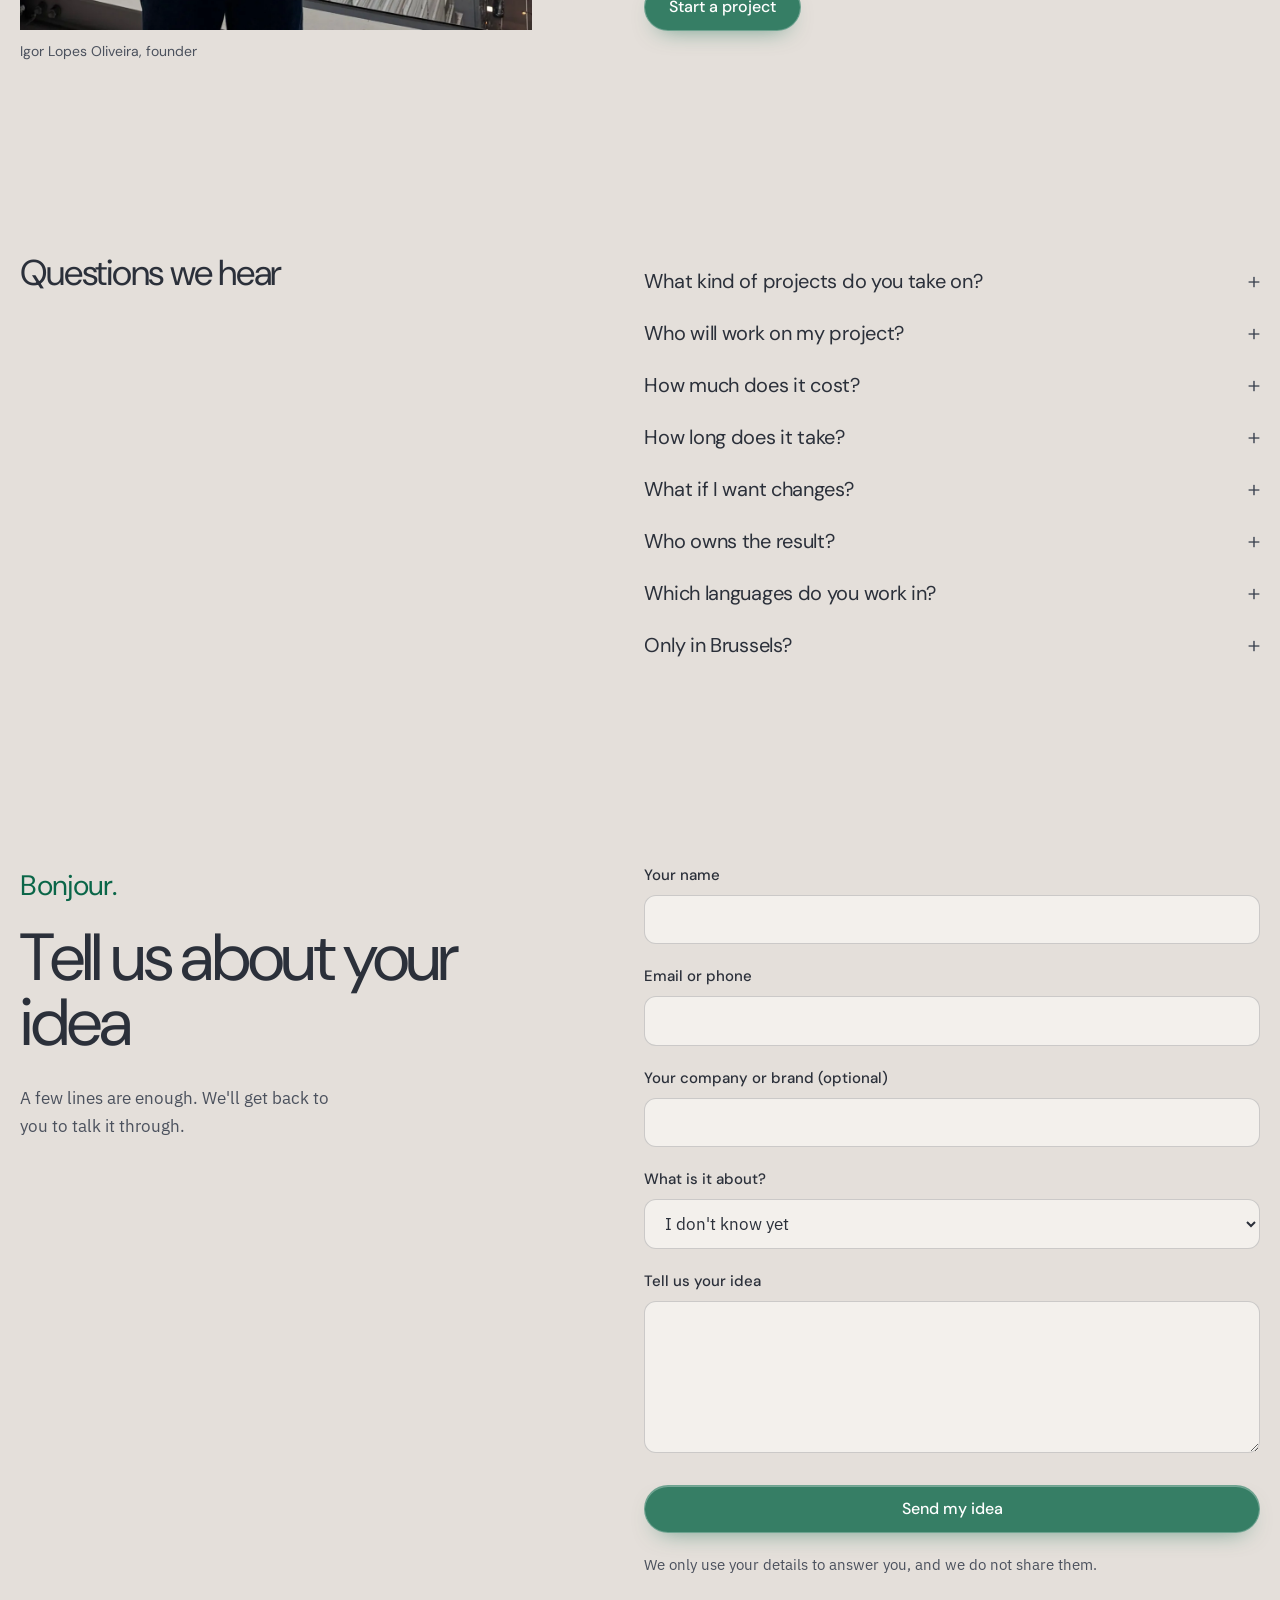
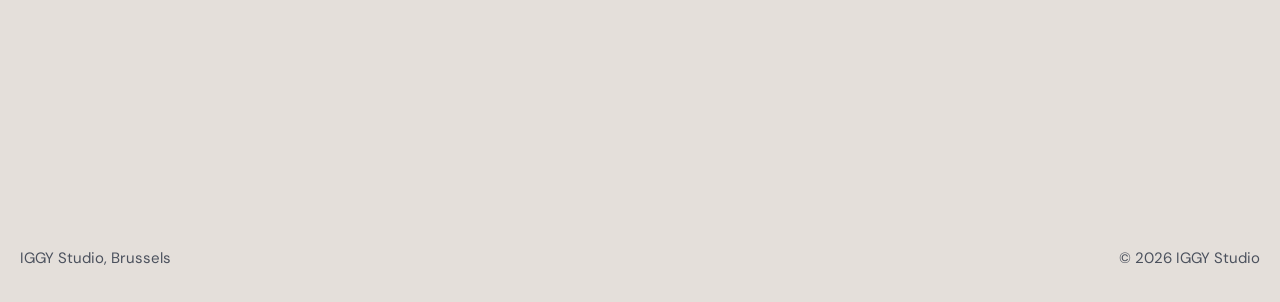
==== commit e8b30e24: "Add custom cursor functionality: Integrate cursor.js for a unique cursor experience across index.htm" ====
--- a/index.html
+++ b/index.html
@@ -291,6 +291,7 @@
   <script src="js/i18n-sparx.js"></script>
   <script src="js/work.js"></script>
   <script src="js/main.js"></script>
+  <script src="js/cursor.js"></script>
   <script src="js/blob.js"></script>
 </body>
 </html>
--- a/css/styles.css
+++ b/css/styles.css
@@ -55,6 +55,63 @@
 html {
   scroll-behavior: smooth;
   -webkit-text-size-adjust: 100%;
+  scrollbar-width: none; /* page scrollbar hidden, scrolling still works */
+}
+html::-webkit-scrollbar { display: none; }
+
+/* Custom cursor (js/cursor.js): a black dot, a ring grows out of it over anything clickable.
+   Only with a mouse or trackpad; text fields keep the normal text cursor. */
+html.has-cursor,
+html.has-cursor * { cursor: none; }
+html.has-cursor input:not([type="submit"]):not([type="checkbox"]):not([type="radio"]),
+html.has-cursor textarea { cursor: text; }
+
+.cursor {
+  position: fixed;
+  top: 0;
+  left: 0;
+  z-index: 9999;
+  width: 0;
+  height: 0;
+  pointer-events: none;
+  opacity: 0;
+  transition: opacity 200ms ease;
+}
+.cursor.is-on { opacity: 1; }
+.cursor.is-typing { opacity: 0; }
+.cursor__dot,
+.cursor__ring {
+  position: absolute;
+  top: 0;
+  left: 0;
+  border-radius: 50%;
+}
+.cursor__dot {
+  width: 8px;
+  height: 8px;
+  margin: -4px 0 0 -4px;
+  background: var(--ink);
+  transition: transform 200ms var(--ease), background-color 200ms ease;
+}
+.cursor__ring {
+  width: 40px;
+  height: 40px;
+  margin: -20px 0 0 -20px;
+  border: 1px solid var(--ink);
+  transform: scale(0.2);
+  opacity: 0;
+  transition: transform 350ms var(--ease), opacity 250ms ease, border-color 200ms ease;
+}
+.cursor.is-link .cursor__ring { transform: scale(1); opacity: 1; }
+.cursor.is-down .cursor__dot { transform: scale(0.6); }
+.cursor.is-down .cursor__ring { transform: scale(0.85); }
+/* Over dark pictures the cursor turns light so it stays visible. */
+.cursor.is-light .cursor__dot { background: #F1F2F2; }
+.cursor.is-light .cursor__ring { border-color: #F1F2F2; }
+
+@media (prefers-reduced-motion: reduce) {
+  .cursor__dot,
+  .cursor__ring { transition: none; }
 }
 
 /* Smooth scroll (Lenis, js/vendor/lenis.min.js) */
